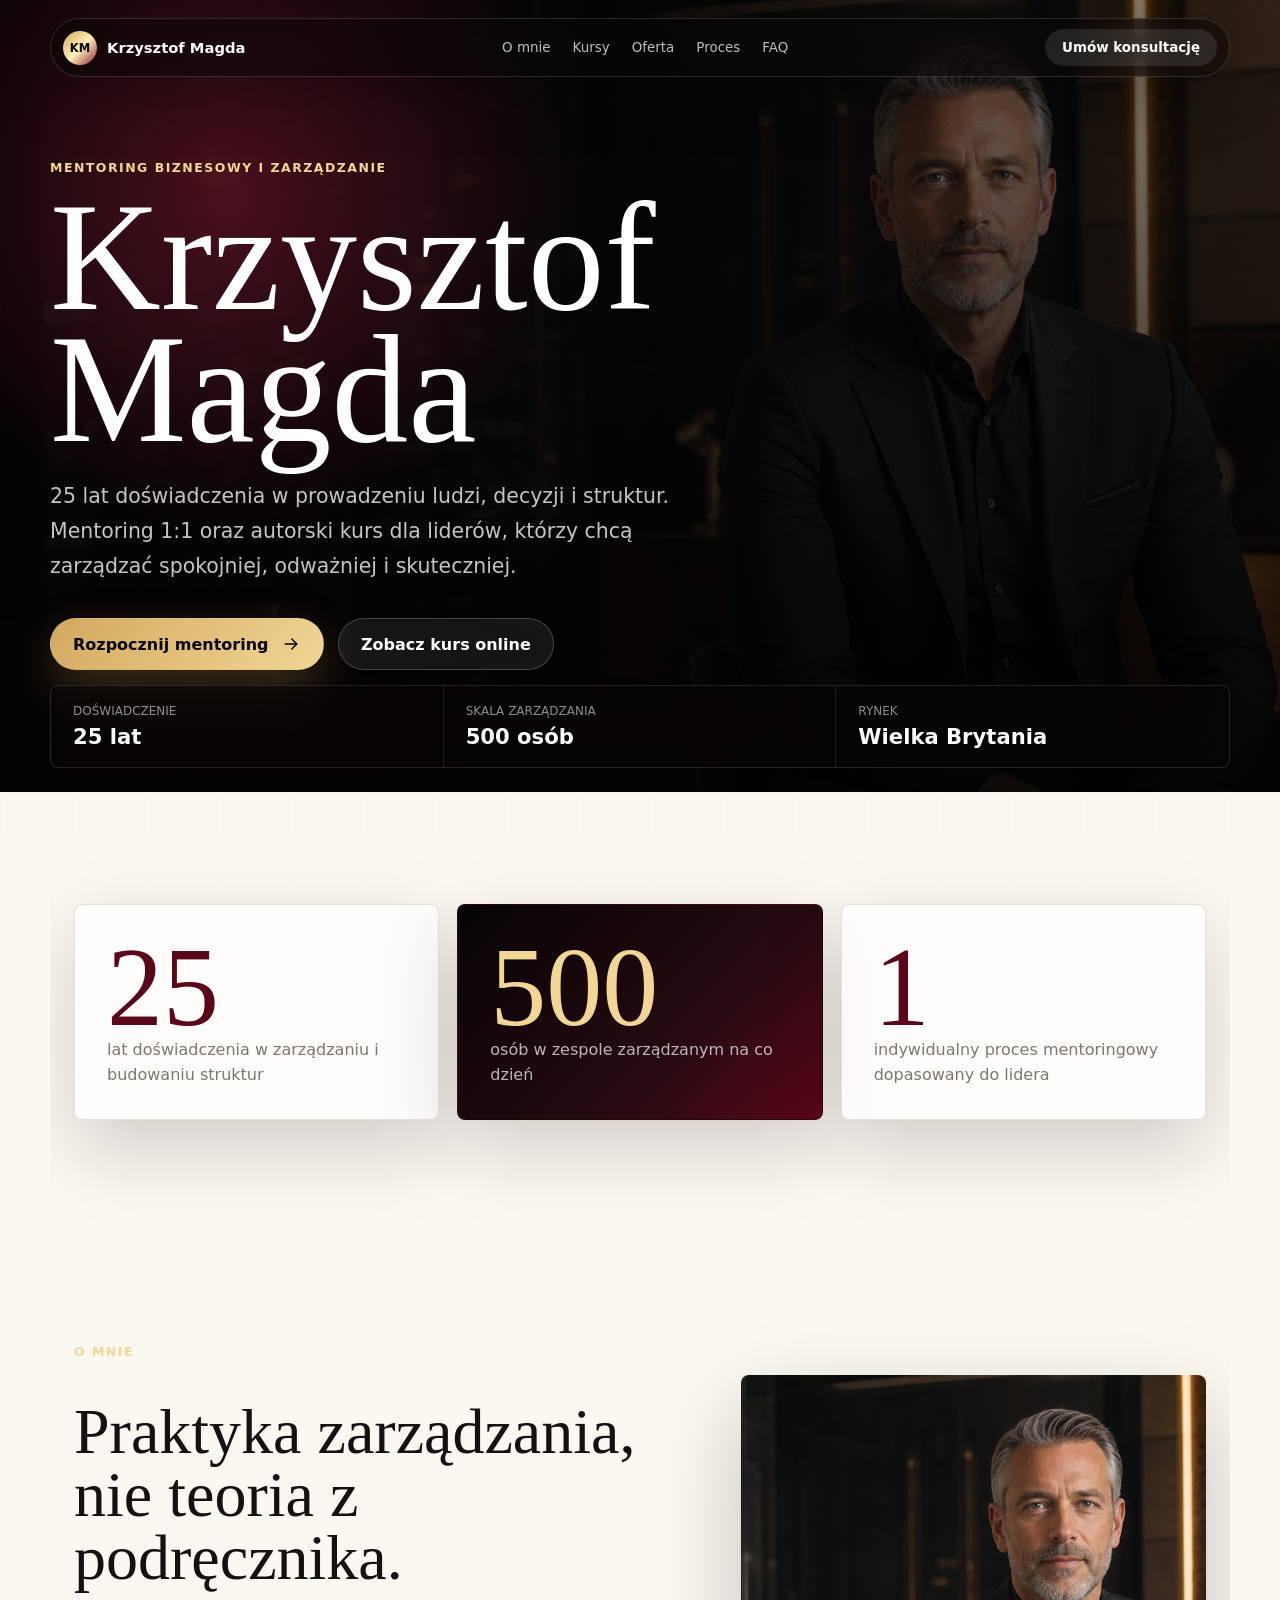
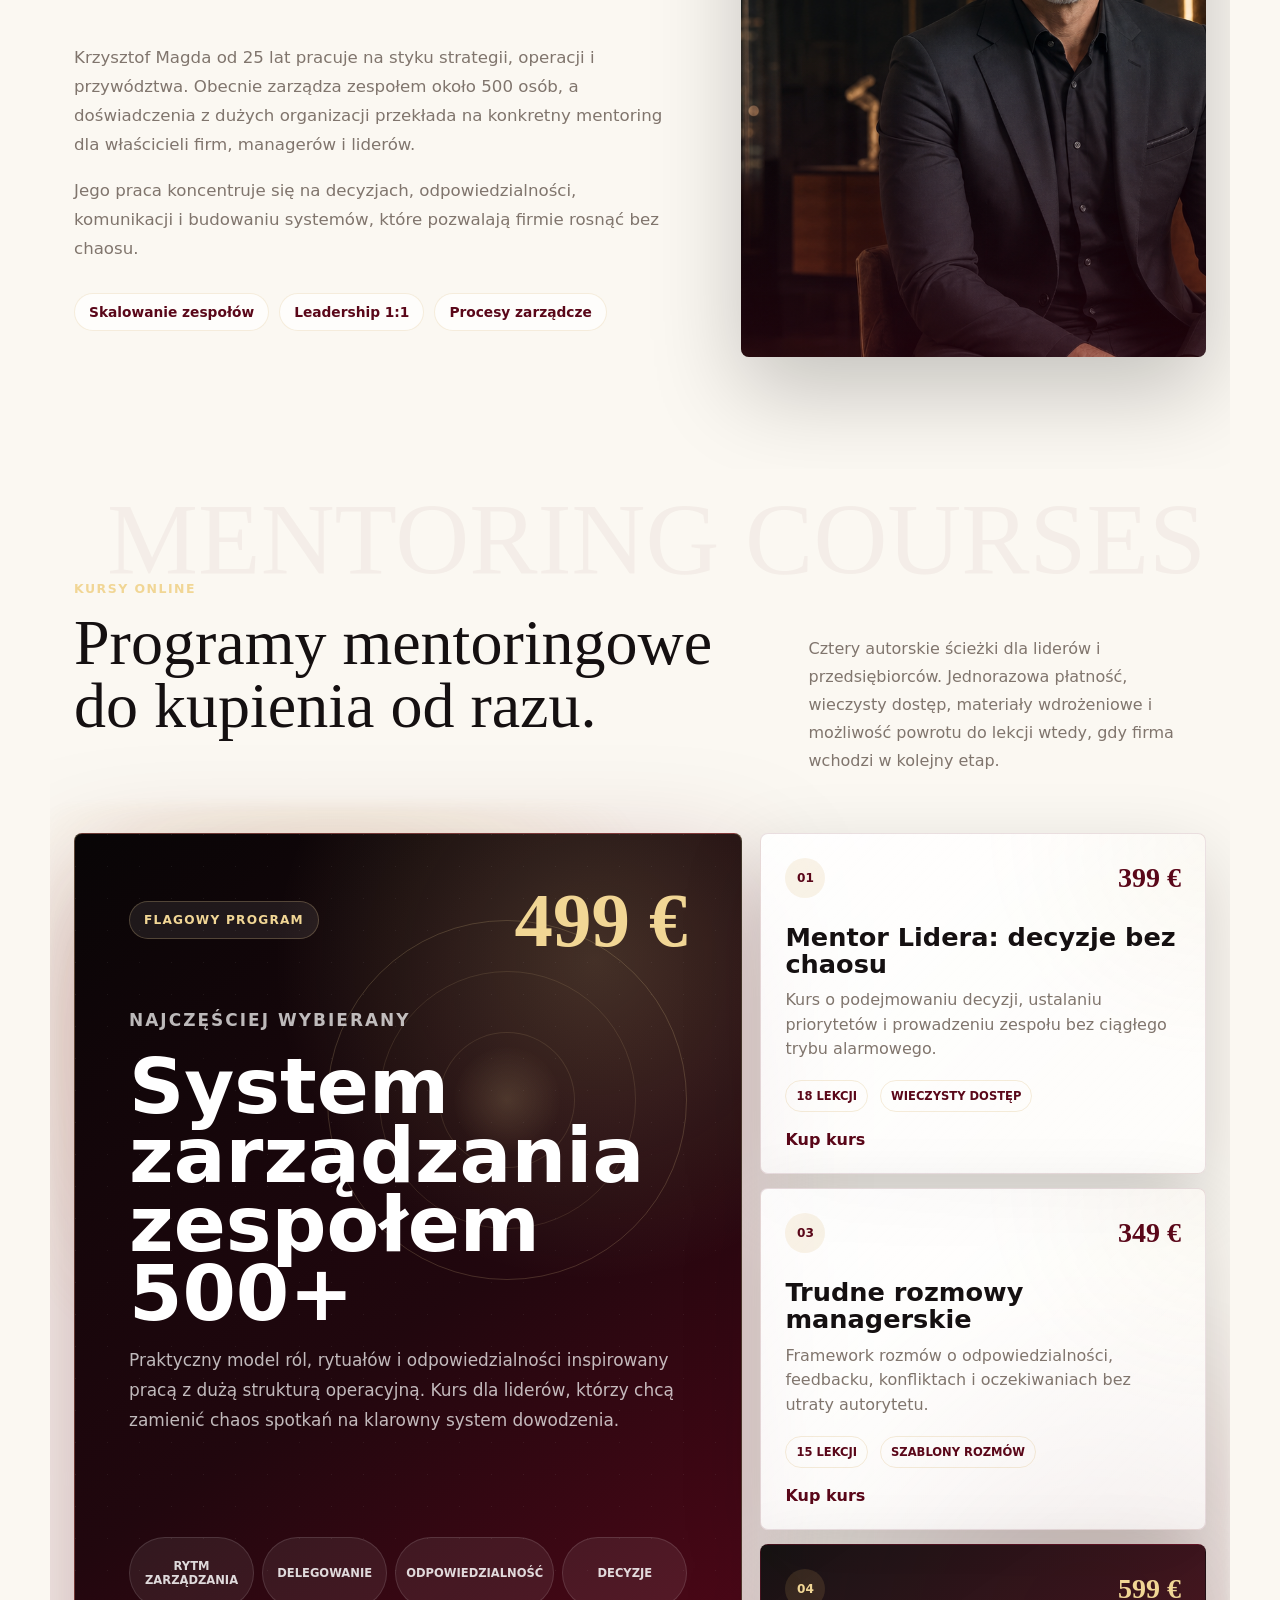
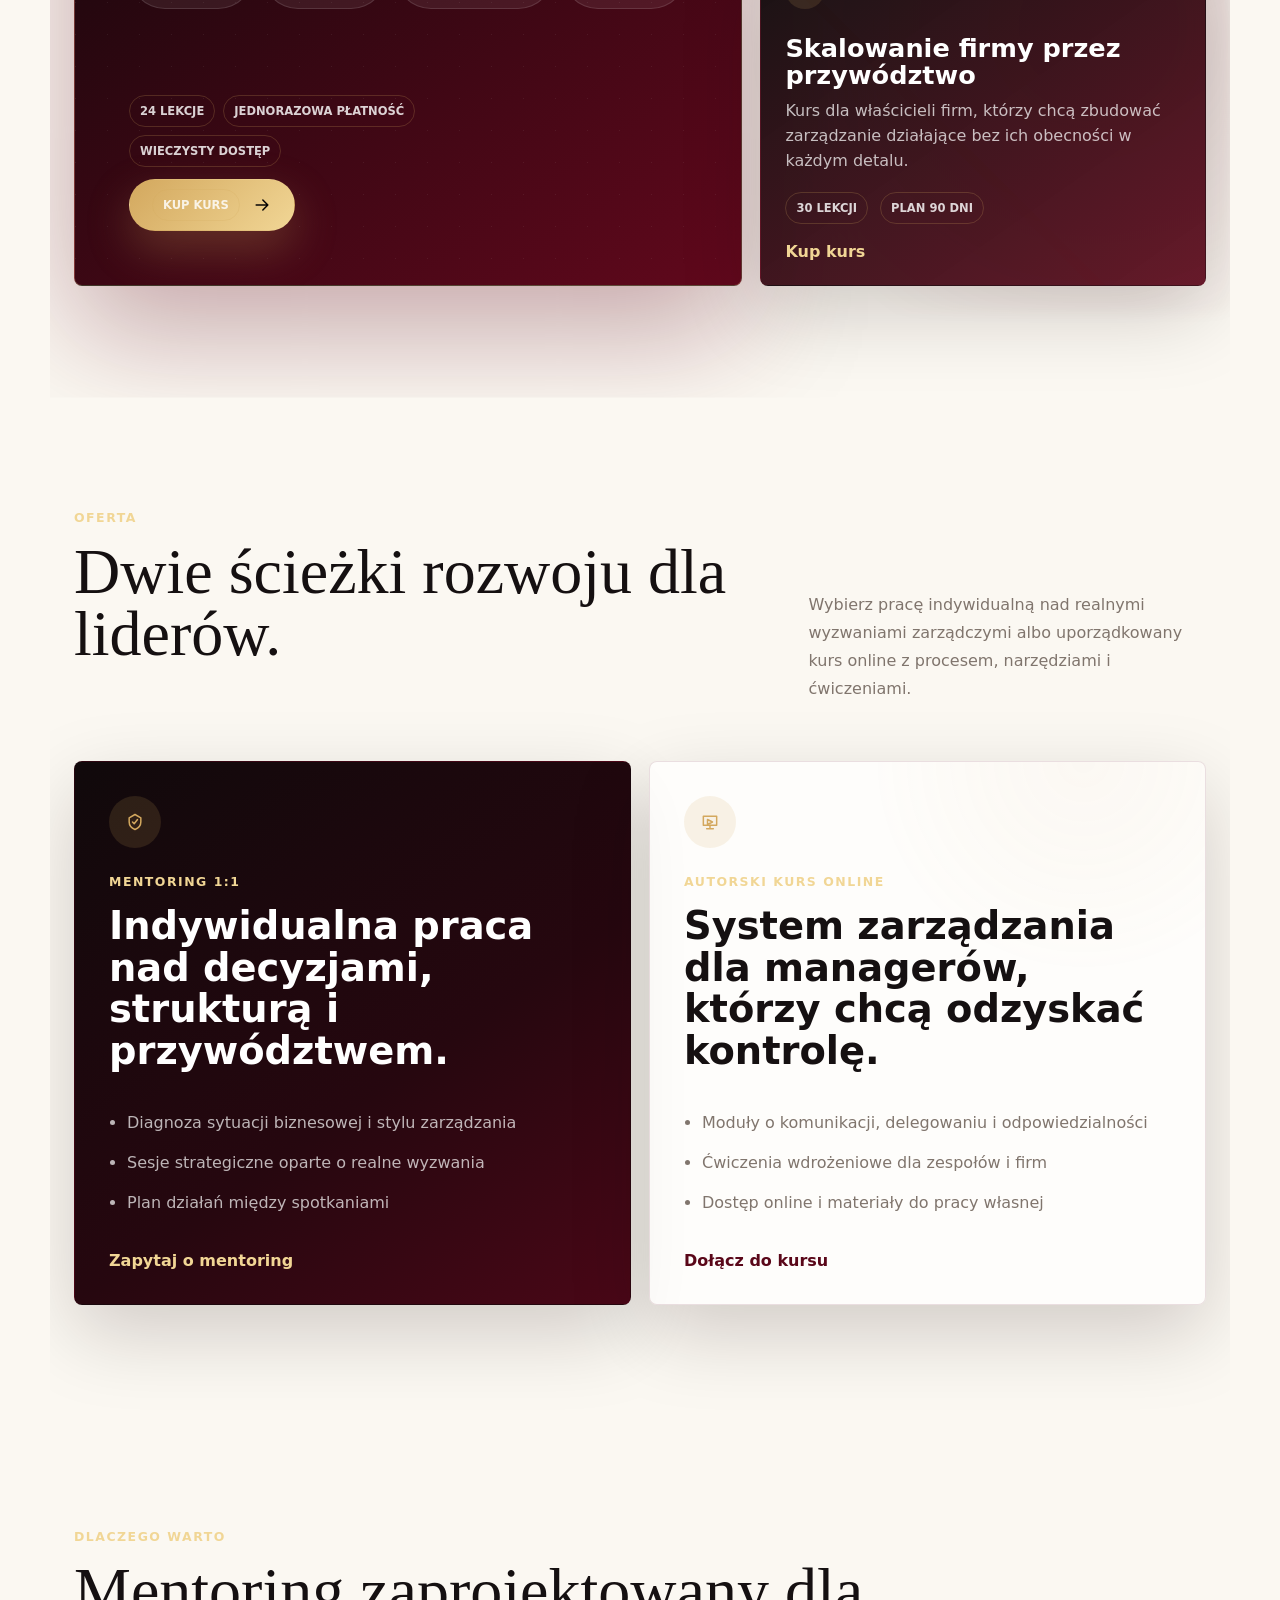
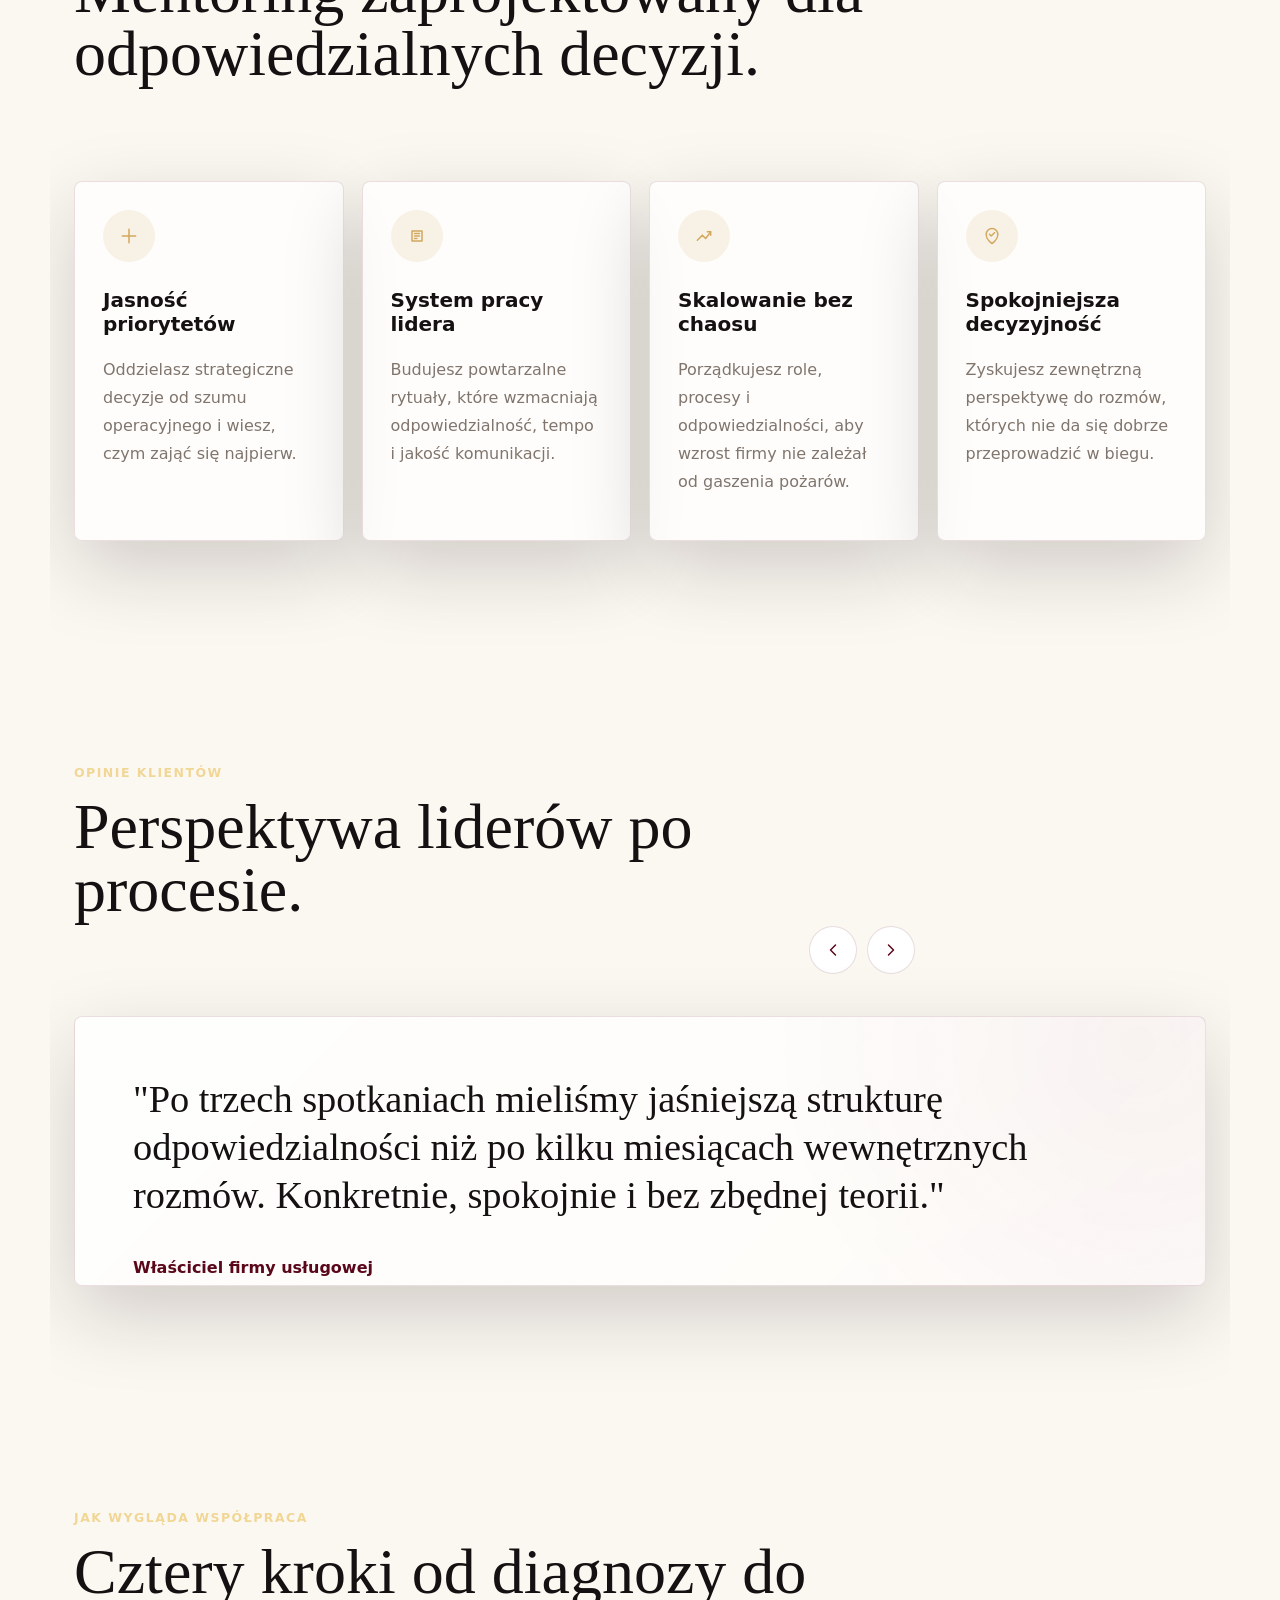
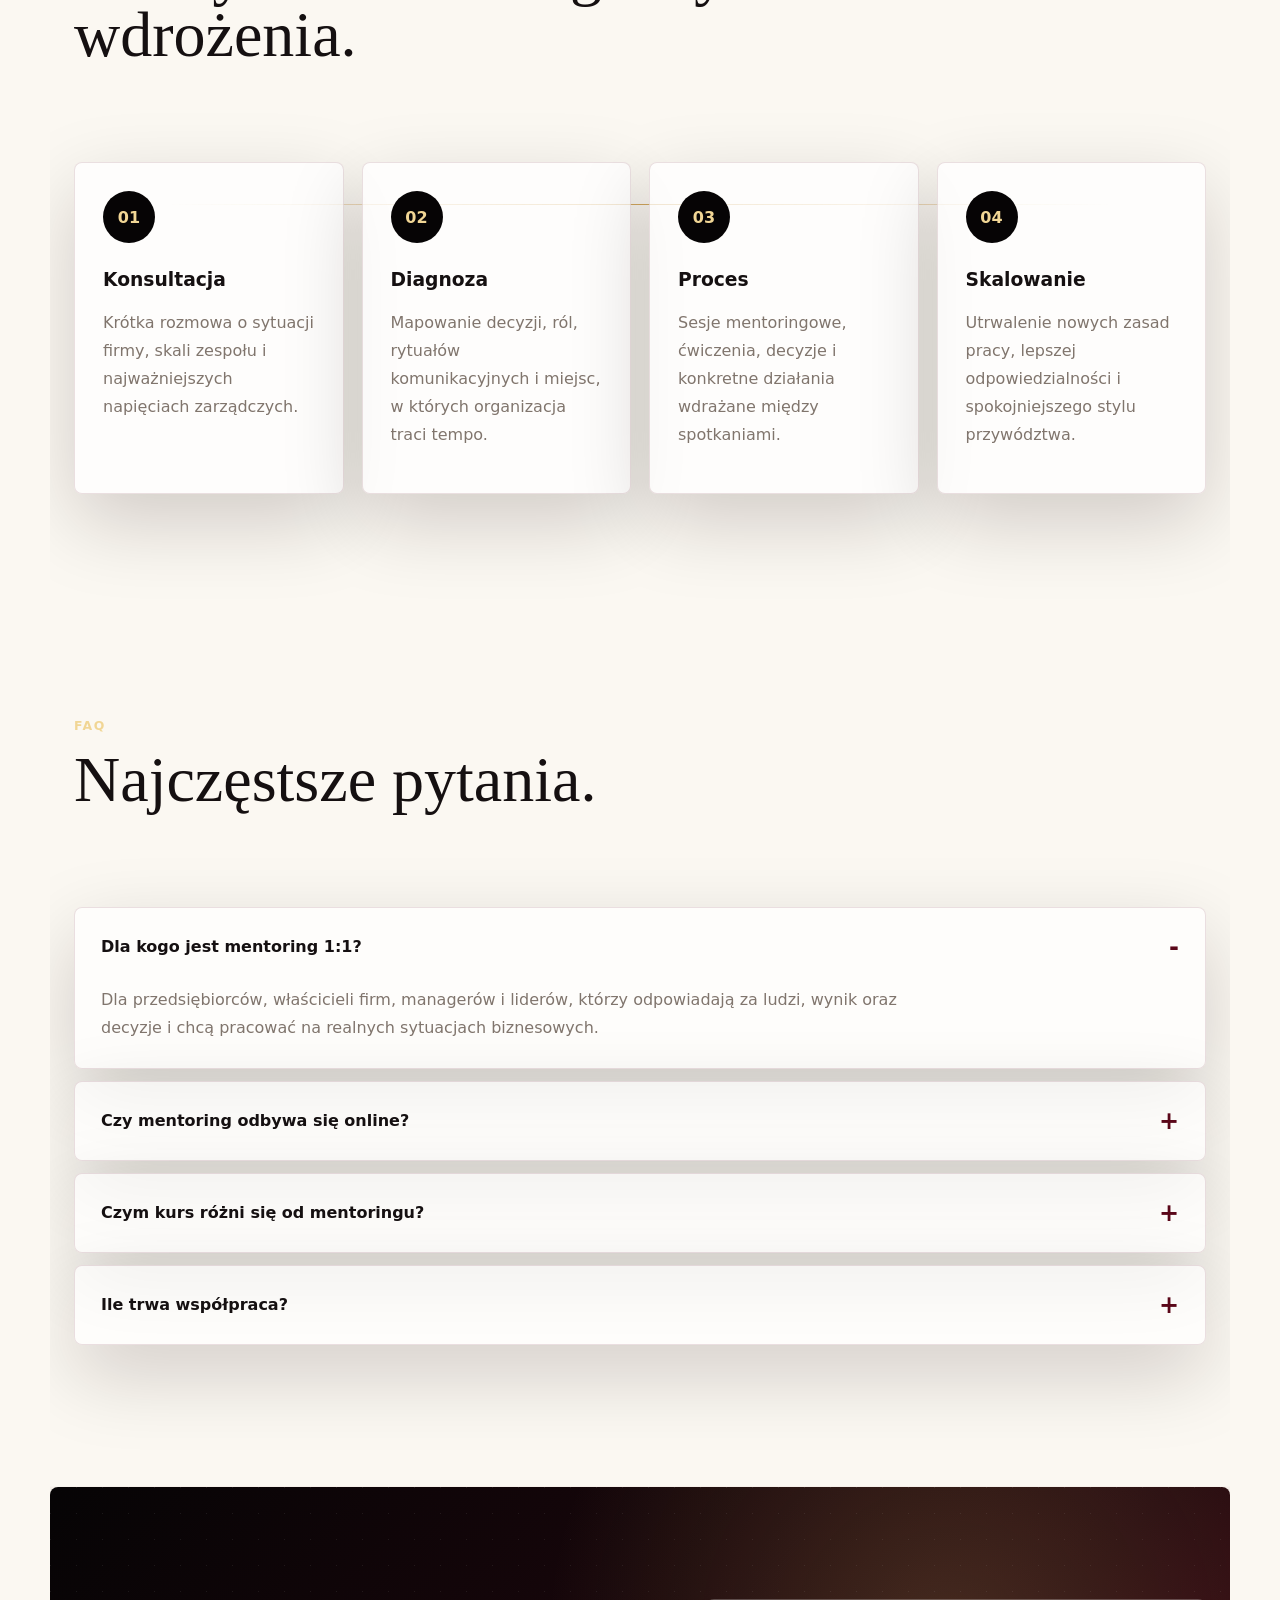
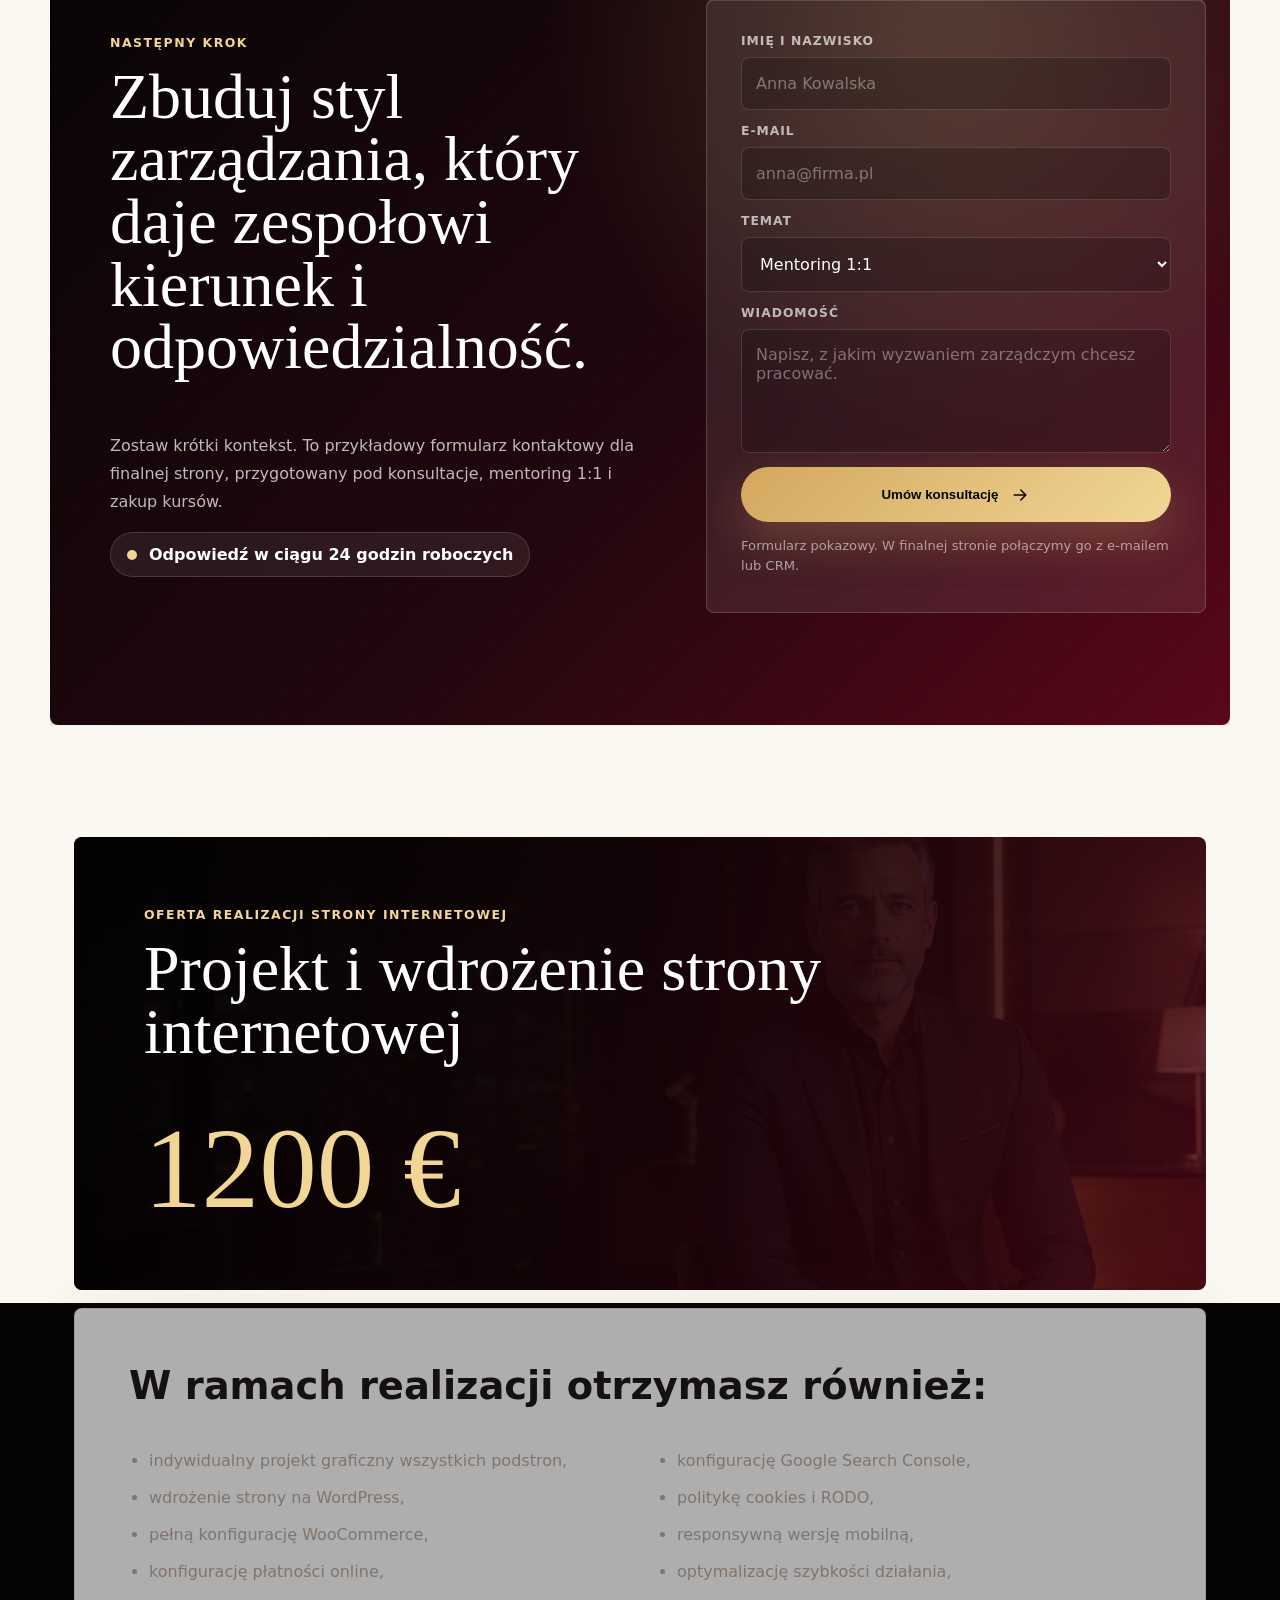
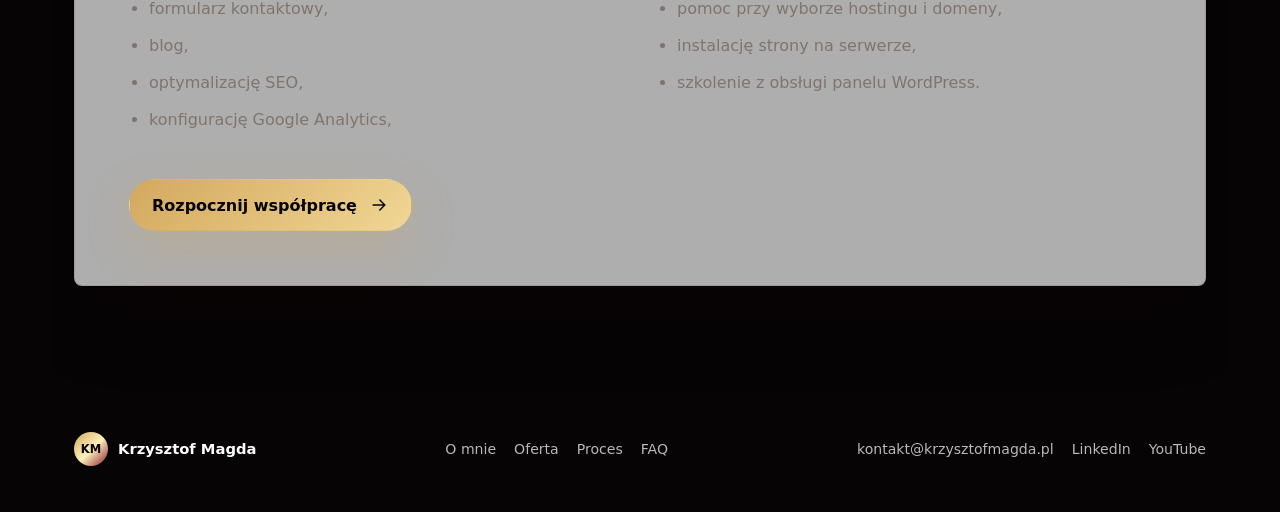
==== outputs/index.html @ 19e71f7a "Prepare landing page for Render deployment" ====
<!doctype html>
<html lang="pl">
  <head>
    <meta charset="UTF-8" />
    <meta name="viewport" content="width=device-width, initial-scale=1.0" />
    <title>Krzysztof Magda - Mentoring biznesowy</title>
    <meta
      name="description"
      content="Ekskluzywny mockup landing page dla marki osobistej Krzysztof Magda: mentoring biznesowy, zarządzanie i kurs online."
    />
    <link rel="stylesheet" href="styles.css" />
  </head>
  <body>
    <div class="page-shell">
      <div class="ambient-field" aria-hidden="true"></div>
      <header class="site-header" aria-label="Główna nawigacja">
        <a class="brand" href="#top" aria-label="Krzysztof Magda">
          <span class="brand-mark">KM</span>
          <span>Krzysztof Magda</span>
        </a>
        <nav class="nav-links" aria-label="Menu">
          <a href="#o-mnie">O mnie</a>
          <a href="#kursy">Kursy</a>
          <a href="#oferta">Oferta</a>
          <a href="#proces">Proces</a>
          <a href="#faq">FAQ</a>
        </nav>
        <a class="nav-cta" href="#kontakt">Umów konsultację</a>
      </header>

      <main id="top">
        <section class="hero section-reveal">
          <div class="hero-media" aria-hidden="true">
            <img src="assets/krzysztof-magda-hero.png" alt="" />
          </div>
          <div class="hero-overlay"></div>
          <div class="hero-content">
            <p class="eyebrow">Mentoring biznesowy i zarządzanie</p>
            <h1>Krzysztof Magda</h1>
            <p class="hero-lead">
              25 lat doświadczenia w prowadzeniu ludzi, decyzji i struktur. Mentoring 1:1 oraz autorski kurs dla liderów,
              którzy chcą zarządzać spokojniej, odważniej i skuteczniej.
            </p>
            <div class="hero-actions" aria-label="Główne akcje">
              <a class="button button-primary" href="#kontakt">
                <span>Rozpocznij mentoring</span>
                <svg viewBox="0 0 24 24" aria-hidden="true">
                  <path d="M5 12h14M13 6l6 6-6 6" />
                </svg>
              </a>
              <a class="button button-secondary" href="#kursy">
                <span>Zobacz kurs online</span>
              </a>
            </div>
          </div>
          <div class="hero-bottom-strip" aria-label="Najważniejsze informacje">
            <div>
              <span class="strip-label">Doświadczenie</span>
              <strong>25 lat</strong>
            </div>
            <div>
              <span class="strip-label">Skala zarządzania</span>
              <strong>500 osób</strong>
            </div>
            <div>
              <span class="strip-label">Rynek</span>
              <strong>Wielka Brytania</strong>
            </div>
          </div>
        </section>

        <section class="stats section-reveal" aria-label="Liczby">
          <div class="stat-card">
            <span class="stat-number" data-target="25">0</span>
            <p>lat doświadczenia w zarządzaniu i budowaniu struktur</p>
          </div>
          <div class="stat-card featured">
            <span class="stat-number" data-target="500">0</span>
            <p>osób w zespole zarządzanym na co dzień</p>
          </div>
          <div class="stat-card">
            <span class="stat-number" data-target="1">0</span>
            <p>indywidualny proces mentoringowy dopasowany do lidera</p>
          </div>
        </section>

        <section class="about section-reveal" id="o-mnie">
          <div class="section-kicker">O mnie</div>
          <div class="about-grid">
            <div class="about-copy">
              <h2>Praktyka zarządzania, nie teoria z podręcznika.</h2>
              <p>
                Krzysztof Magda od 25 lat pracuje na styku strategii, operacji i przywództwa. Obecnie zarządza zespołem
                około 500 osób, a doświadczenia z dużych organizacji przekłada na konkretny mentoring dla właścicieli
                firm, managerów i liderów.
              </p>
              <p>
                Jego praca koncentruje się na decyzjach, odpowiedzialności, komunikacji i budowaniu systemów, które
                pozwalają firmie rosnąć bez chaosu.
              </p>
              <div class="achievement-row">
                <span>Skalowanie zespołów</span>
                <span>Leadership 1:1</span>
                <span>Procesy zarządcze</span>
              </div>
            </div>
            <div class="about-portrait">
              <img src="assets/krzysztof-magda-hero.png" alt="Portret mentora biznesowego w eleganckim biurze" />
            </div>
          </div>
        </section>

        <section class="courses section-reveal" id="kursy">
          <div class="section-heading">
            <div>
              <div class="section-kicker">Kursy online</div>
              <h2>Programy mentoringowe do kupienia od razu.</h2>
            </div>
            <p>
              Cztery autorskie ścieżki dla liderów i przedsiębiorców. Jednorazowa płatność, wieczysty dostęp,
              materiały wdrożeniowe i możliwość powrotu do lekcji wtedy, gdy firma wchodzi w kolejny etap.
            </p>
          </div>

          <div class="course-showcase">
            <article class="course-hero-card tilt-card">
              <div class="course-aura" aria-hidden="true"></div>
              <div class="course-hero-top">
                <span class="course-index">Flagowy program</span>
                <strong>499 €</strong>
              </div>
              <div class="course-hero-body">
                <p class="card-label">Najczęściej wybierany</p>
                <h3>System zarządzania zespołem 500+</h3>
                <p>
                  Praktyczny model ról, rytuałów i odpowiedzialności inspirowany pracą z dużą strukturą operacyjną.
                  Kurs dla liderów, którzy chcą zamienić chaos spotkań na klarowny system dowodzenia.
                </p>
              </div>
              <div class="course-module-strip" aria-label="Moduły kursu">
                <span>Rytm zarządzania</span>
                <span>Delegowanie</span>
                <span>Odpowiedzialność</span>
                <span>Decyzje</span>
              </div>
              <div class="course-hero-footer">
                <div>
                  <span>24 lekcje</span>
                  <span>jednorazowa płatność</span>
                  <span>wieczysty dostęp</span>
                </div>
                <a class="button button-primary" href="#kontakt">
                  <span>Kup kurs</span>
                  <svg viewBox="0 0 24 24" aria-hidden="true">
                    <path d="M5 12h14M13 6l6 6-6 6" />
                  </svg>
                </a>
              </div>
            </article>

            <div class="course-catalog" aria-label="Pozostałe kursy">
              <article class="course-card tilt-card">
                <div class="course-topline">
                  <span>01</span>
                  <strong>399 €</strong>
                </div>
                <div>
                  <h3>Mentor Lidera: decyzje bez chaosu</h3>
                  <p>
                    Kurs o podejmowaniu decyzji, ustalaniu priorytetów i prowadzeniu zespołu bez ciągłego trybu alarmowego.
                  </p>
                </div>
                <div class="course-meta">
                  <span>18 lekcji</span>
                  <span>wieczysty dostęp</span>
                </div>
                <a href="#kontakt">Kup kurs</a>
              </article>

              <article class="course-card tilt-card">
                <div class="course-topline">
                  <span>03</span>
                  <strong>349 €</strong>
                </div>
                <div>
                  <h3>Trudne rozmowy managerskie</h3>
                  <p>
                    Framework rozmów o odpowiedzialności, feedbacku, konfliktach i oczekiwaniach bez utraty autorytetu.
                  </p>
                </div>
                <div class="course-meta">
                  <span>15 lekcji</span>
                  <span>szablony rozmów</span>
                </div>
                <a href="#kontakt">Kup kurs</a>
              </article>

              <article class="course-card tilt-card accent">
                <div class="course-topline">
                  <span>04</span>
                  <strong>599 €</strong>
                </div>
                <div>
                  <h3>Skalowanie firmy przez przywództwo</h3>
                  <p>
                    Kurs dla właścicieli firm, którzy chcą zbudować zarządzanie działające bez ich obecności w każdym detalu.
                  </p>
                </div>
                <div class="course-meta">
                  <span>30 lekcji</span>
                  <span>plan 90 dni</span>
                </div>
                <a href="#kontakt">Kup kurs</a>
              </article>
            </div>
          </div>
        </section>

        <section class="offer section-reveal" id="oferta">
          <div class="section-heading">
            <div>
              <div class="section-kicker">Oferta</div>
              <h2>Dwie ścieżki rozwoju dla liderów.</h2>
            </div>
            <p>
              Wybierz pracę indywidualną nad realnymi wyzwaniami zarządczymi albo uporządkowany kurs online z procesem,
              narzędziami i ćwiczeniami.
            </p>
          </div>

          <div class="offer-grid">
            <article class="offer-card premium-card">
              <div class="card-icon" aria-hidden="true">
                <svg viewBox="0 0 24 24">
                  <path d="M12 3l7 4v5c0 4.5-3 7.4-7 9-4-1.6-7-4.5-7-9V7l7-4Z" />
                  <path d="M9 12l2 2 4-5" />
                </svg>
              </div>
              <p class="card-label">Mentoring 1:1</p>
              <h3>Indywidualna praca nad decyzjami, strukturą i przywództwem.</h3>
              <ul>
                <li>Diagnoza sytuacji biznesowej i stylu zarządzania</li>
                <li>Sesje strategiczne oparte o realne wyzwania</li>
                <li>Plan działań między spotkaniami</li>
              </ul>
              <a href="#kontakt">Zapytaj o mentoring</a>
            </article>

            <article class="offer-card">
              <div class="card-icon" aria-hidden="true">
                <svg viewBox="0 0 24 24">
                  <path d="M4 5h16v11H4z" />
                  <path d="M8 20h8M12 16v4" />
                  <path d="M9 9l6 3-6 3V9Z" />
                </svg>
              </div>
              <p class="card-label">Autorski kurs online</p>
              <h3>System zarządzania dla managerów, którzy chcą odzyskać kontrolę.</h3>
              <ul>
                <li>Moduły o komunikacji, delegowaniu i odpowiedzialności</li>
                <li>Ćwiczenia wdrożeniowe dla zespołów i firm</li>
                <li>Dostęp online i materiały do pracy własnej</li>
              </ul>
              <a href="#kontakt">Dołącz do kursu</a>
            </article>
          </div>
        </section>

        <section class="why section-reveal">
          <div class="section-heading compact">
            <div>
              <div class="section-kicker">Dlaczego warto</div>
              <h2>Mentoring zaprojektowany dla odpowiedzialnych decyzji.</h2>
            </div>
          </div>
          <div class="benefit-grid">
            <article class="benefit-card">
              <div class="mini-icon" aria-hidden="true">
                <svg viewBox="0 0 24 24">
                  <path d="M4 12h16M12 4v16" />
                </svg>
              </div>
              <h3>Jasność priorytetów</h3>
              <p>Oddzielasz strategiczne decyzje od szumu operacyjnego i wiesz, czym zająć się najpierw.</p>
            </article>
            <article class="benefit-card">
              <div class="mini-icon" aria-hidden="true">
                <svg viewBox="0 0 24 24">
                  <path d="M6 18V6h12v12H6Z" />
                  <path d="M9 9h6M9 12h6M9 15h3" />
                </svg>
              </div>
              <h3>System pracy lidera</h3>
              <p>Budujesz powtarzalne rytuały, które wzmacniają odpowiedzialność, tempo i jakość komunikacji.</p>
            </article>
            <article class="benefit-card">
              <div class="mini-icon" aria-hidden="true">
                <svg viewBox="0 0 24 24">
                  <path d="M4 17l6-6 4 4 6-8" />
                  <path d="M16 7h4v4" />
                </svg>
              </div>
              <h3>Skalowanie bez chaosu</h3>
              <p>Porządkujesz role, procesy i odpowiedzialności, aby wzrost firmy nie zależał od gaszenia pożarów.</p>
            </article>
            <article class="benefit-card">
              <div class="mini-icon" aria-hidden="true">
                <svg viewBox="0 0 24 24">
                  <path d="M12 21s7-4.4 7-11a7 7 0 0 0-14 0c0 6.6 7 11 7 11Z" />
                  <path d="M9 10l2 2 4-4" />
                </svg>
              </div>
              <h3>Spokojniejsza decyzyjność</h3>
              <p>Zyskujesz zewnętrzną perspektywę do rozmów, których nie da się dobrze przeprowadzić w biegu.</p>
            </article>
          </div>
        </section>

        <section class="testimonials section-reveal" aria-label="Opinie klientów">
          <div class="section-heading">
            <div>
              <div class="section-kicker">Opinie klientów</div>
              <h2>Perspektywa liderów po procesie.</h2>
            </div>
            <div class="slider-controls">
              <button class="icon-button" type="button" data-slider="prev" aria-label="Poprzednia opinia">
                <svg viewBox="0 0 24 24" aria-hidden="true">
                  <path d="M15 6l-6 6 6 6" />
                </svg>
              </button>
              <button class="icon-button" type="button" data-slider="next" aria-label="Następna opinia">
                <svg viewBox="0 0 24 24" aria-hidden="true">
                  <path d="M9 6l6 6-6 6" />
                </svg>
              </button>
            </div>
          </div>
          <div class="testimonial-slider">
            <article class="testimonial active">
              <p>
                "Po trzech spotkaniach mieliśmy jaśniejszą strukturę odpowiedzialności niż po kilku miesiącach
                wewnętrznych rozmów. Konkretnie, spokojnie i bez zbędnej teorii."
              </p>
              <span>Właściciel firmy usługowej</span>
            </article>
            <article class="testimonial">
              <p>
                "Największą zmianą było to, że przestałem zarządzać przez dostępność. Zespół dostał ramy, a ja odzyskałem
                przestrzeń na strategię."
              </p>
              <span>Dyrektor operacyjny, UK</span>
            </article>
            <article class="testimonial">
              <p>
                "Kurs porządkuje codzienność managera w bardzo praktyczny sposób. Każdy moduł kończy się czymś, co można
                wdrożyć od razu."
              </p>
              <span>Manager zespołu sprzedaży</span>
            </article>
          </div>
        </section>

        <section class="process section-reveal" id="proces">
          <div class="section-heading compact">
            <div>
              <div class="section-kicker">Jak wygląda współpraca</div>
              <h2>Cztery kroki od diagnozy do wdrożenia.</h2>
            </div>
          </div>
          <div class="timeline">
            <article>
              <span>01</span>
              <h3>Konsultacja</h3>
              <p>Krótka rozmowa o sytuacji firmy, skali zespołu i najważniejszych napięciach zarządczych.</p>
            </article>
            <article>
              <span>02</span>
              <h3>Diagnoza</h3>
              <p>Mapowanie decyzji, ról, rytuałów komunikacyjnych i miejsc, w których organizacja traci tempo.</p>
            </article>
            <article>
              <span>03</span>
              <h3>Proces</h3>
              <p>Sesje mentoringowe, ćwiczenia, decyzje i konkretne działania wdrażane między spotkaniami.</p>
            </article>
            <article>
              <span>04</span>
              <h3>Skalowanie</h3>
              <p>Utrwalenie nowych zasad pracy, lepszej odpowiedzialności i spokojniejszego stylu przywództwa.</p>
            </article>
          </div>
        </section>

        <section class="faq section-reveal" id="faq">
          <div class="section-heading">
            <div>
              <div class="section-kicker">FAQ</div>
              <h2>Najczęstsze pytania.</h2>
            </div>
          </div>
          <div class="accordion">
            <details open>
              <summary>Dla kogo jest mentoring 1:1?</summary>
              <p>
                Dla przedsiębiorców, właścicieli firm, managerów i liderów, którzy odpowiadają za ludzi, wynik oraz
                decyzje i chcą pracować na realnych sytuacjach biznesowych.
              </p>
            </details>
            <details>
              <summary>Czy mentoring odbywa się online?</summary>
              <p>
                Tak. Proces może odbywać się online, co dobrze sprawdza się przy pracy z liderami z Polski, Wielkiej
                Brytanii i innych rynków.
              </p>
            </details>
            <details>
              <summary>Czym kurs różni się od mentoringu?</summary>
              <p>
                Kurs daje uporządkowaną ścieżkę i materiały do samodzielnego wdrożenia. Mentoring 1:1 pracuje głębiej na
                konkretnym kontekście lidera i firmy.
              </p>
            </details>
            <details>
              <summary>Ile trwa współpraca?</summary>
              <p>
                Rekomendowany proces obejmuje kilka spotkań, aby przejść od diagnozy do realnego wdrożenia nowych zasad
                zarządzania.
              </p>
            </details>
          </div>
        </section>

        <section class="contact-panel section-reveal" id="kontakt">
          <div class="contact-copy">
            <div class="section-kicker">Następny krok</div>
            <h2>Zbuduj styl zarządzania, który daje zespołowi kierunek i odpowiedzialność.</h2>
            <p>
              Zostaw krótki kontekst. To przykładowy formularz kontaktowy dla finalnej strony, przygotowany pod
              konsultacje, mentoring 1:1 i zakup kursów.
            </p>
            <div class="contact-signal">
              <span></span>
              <strong>Odpowiedź w ciągu 24 godzin roboczych</strong>
            </div>
          </div>
          <form class="contact-form" aria-label="Przykładowy formularz kontaktowy">
            <label>
              <span>Imię i nazwisko</span>
              <input type="text" name="name" placeholder="Anna Kowalska" />
            </label>
            <label>
              <span>E-mail</span>
              <input type="email" name="email" placeholder="anna@firma.pl" />
            </label>
            <label>
              <span>Temat</span>
              <select name="topic">
                <option>Mentoring 1:1</option>
                <option>Zakup kursu online</option>
                <option>Współpraca dla zespołu</option>
              </select>
            </label>
            <label>
              <span>Wiadomość</span>
              <textarea name="message" rows="4" placeholder="Napisz, z jakim wyzwaniem zarządczym chcesz pracować."></textarea>
            </label>
            <button class="button button-primary" type="submit">
              <span>Umów konsultację</span>
              <svg viewBox="0 0 24 24" aria-hidden="true">
                <path d="M5 12h14M13 6l6 6-6 6" />
              </svg>
            </button>
            <p class="form-note" aria-live="polite">Formularz pokazowy. W finalnej stronie połączymy go z e-mailem lub CRM.</p>
          </form>
        </section>

        <section class="implementation section-reveal" aria-label="Oferta realizacji strony">
          <div class="implementation-header">
            <p class="eyebrow">Oferta realizacji strony internetowej</p>
            <h2>Projekt i wdrożenie strony internetowej</h2>
            <div class="price">1200 €</div>
          </div>
          <div class="deliverables">
            <h3>W ramach realizacji otrzymasz również:</h3>
            <ul>
              <li>indywidualny projekt graficzny wszystkich podstron,</li>
              <li>wdrożenie strony na WordPress,</li>
              <li>pełną konfigurację WooCommerce,</li>
              <li>konfigurację płatności online,</li>
              <li>formularz kontaktowy,</li>
              <li>blog,</li>
              <li>optymalizację SEO,</li>
              <li>konfigurację Google Analytics,</li>
              <li>konfigurację Google Search Console,</li>
              <li>politykę cookies i RODO,</li>
              <li>responsywną wersję mobilną,</li>
              <li>optymalizację szybkości działania,</li>
              <li>pomoc przy wyborze hostingu i domeny,</li>
              <li>instalację strony na serwerze,</li>
              <li>szkolenie z obsługi panelu WordPress.</li>
            </ul>
            <a class="button button-primary" href="mailto:kontakt@krzysztofmagda.pl">
              <span>Rozpocznij współpracę</span>
              <svg viewBox="0 0 24 24" aria-hidden="true">
                <path d="M5 12h14M13 6l6 6-6 6" />
              </svg>
            </a>
          </div>
        </section>
      </main>

      <footer class="footer">
        <a class="brand" href="#top" aria-label="Krzysztof Magda">
          <span class="brand-mark">KM</span>
          <span>Krzysztof Magda</span>
        </a>
        <div class="footer-menu">
          <a href="#o-mnie">O mnie</a>
          <a href="#oferta">Oferta</a>
          <a href="#proces">Proces</a>
          <a href="#faq">FAQ</a>
        </div>
        <div class="footer-contact">
          <a href="mailto:kontakt@krzysztofmagda.pl">kontakt@krzysztofmagda.pl</a>
          <a href="#" aria-label="LinkedIn">LinkedIn</a>
          <a href="#" aria-label="YouTube">YouTube</a>
        </div>
      </footer>
    </div>
    <script src="script.js"></script>
  </body>
</html>
---- outputs/styles.css ----
:root {
  --black: #060405;
  --ink: #151011;
  --burgundy: #5a0719;
  --burgundy-2: #871a32;
  --gold: #d3a85e;
  --gold-soft: #f1d695;
  --cream: #f7f1e8;
  --paper: #fbf8f2;
  --muted: #80756d;
  --line: rgba(211, 168, 94, 0.2);
  --glass: rgba(255, 255, 255, 0.08);
  --shadow: 0 28px 80px rgba(20, 4, 8, 0.18);
  --radius: 8px;
  --max: 1180px;
  font-family:
    Inter, ui-sans-serif, system-ui, -apple-system, BlinkMacSystemFont, "Segoe UI", sans-serif;
}

* {
  box-sizing: border-box;
}

html {
  scroll-behavior: smooth;
}

body {
  margin: 0;
  background: var(--paper);
  color: var(--ink);
  min-width: 320px;
  --cursor-x: 50vw;
  --cursor-y: 50vh;
}

body::selection {
  background: var(--gold);
  color: var(--black);
}

a {
  color: inherit;
  text-decoration: none;
}

img {
  display: block;
  max-width: 100%;
}

svg {
  width: 20px;
  height: 20px;
  fill: none;
  stroke: currentColor;
  stroke-linecap: round;
  stroke-linejoin: round;
  stroke-width: 1.8;
}

.page-shell {
  position: relative;
  overflow: hidden;
}

.ambient-field {
  position: fixed;
  inset: 0;
  z-index: 0;
  pointer-events: none;
  opacity: 0.58;
  background:
    radial-gradient(circle at var(--cursor-x) var(--cursor-y), rgba(211, 168, 94, 0.18), transparent 18rem),
    linear-gradient(90deg, rgba(90, 7, 25, 0.05) 1px, transparent 1px),
    linear-gradient(180deg, rgba(90, 7, 25, 0.04) 1px, transparent 1px);
  background-size:
    auto,
    72px 72px,
    72px 72px;
  mask-image: linear-gradient(180deg, transparent, #000 16%, #000 84%, transparent);
}

main,
.footer {
  position: relative;
  z-index: 1;
}

.site-header {
  position: fixed;
  inset: 18px 24px auto;
  z-index: 20;
  display: grid;
  grid-template-columns: auto 1fr auto;
  align-items: center;
  gap: 24px;
  max-width: var(--max);
  margin: 0 auto;
  padding: 10px 12px;
  border: 1px solid rgba(255, 255, 255, 0.14);
  border-radius: 999px;
  background: rgba(10, 6, 7, 0.55);
  color: #fff;
  backdrop-filter: blur(22px);
  box-shadow: 0 18px 60px rgba(0, 0, 0, 0.25);
}

.brand {
  display: inline-flex;
  align-items: center;
  gap: 10px;
  font-size: 0.92rem;
  font-weight: 700;
  white-space: nowrap;
}

.brand-mark {
  display: inline-grid;
  place-items: center;
  width: 34px;
  height: 34px;
  border-radius: 50%;
  background: linear-gradient(135deg, var(--gold), #fff0b8 52%, var(--burgundy-2));
  color: var(--black);
  font-size: 0.72rem;
  letter-spacing: 0;
}

.nav-links {
  justify-self: center;
  display: flex;
  align-items: center;
  gap: 22px;
  font-size: 0.84rem;
  color: rgba(255, 255, 255, 0.74);
}

.nav-links a,
.footer a {
  transition: color 180ms ease;
}

.nav-links a:hover,
.footer a:hover {
  color: var(--gold-soft);
}

.nav-cta {
  padding: 11px 17px;
  border-radius: 999px;
  background: rgba(255, 255, 255, 0.1);
  font-size: 0.84rem;
  font-weight: 700;
}

.hero {
  position: relative;
  min-height: 88svh;
  display: grid;
  align-items: center;
  padding: 120px 24px 110px;
  color: #fff;
  isolation: isolate;
}

.hero-media,
.hero-overlay {
  position: absolute;
  inset: 0;
  z-index: -2;
}

.hero-media img {
  width: 100%;
  height: 100%;
  object-fit: cover;
}

.hero-overlay {
  z-index: -1;
  background:
    radial-gradient(circle at 18% 24%, rgba(135, 26, 50, 0.52), transparent 28%),
    linear-gradient(90deg, rgba(4, 2, 3, 0.92) 0%, rgba(4, 2, 3, 0.72) 38%, rgba(4, 2, 3, 0.2) 72%),
    linear-gradient(180deg, rgba(0, 0, 0, 0.35), rgba(0, 0, 0, 0.9));
}

.hero-content {
  width: min(100%, var(--max));
  margin: 0 auto;
  padding-top: 28px;
}

.eyebrow,
.section-kicker,
.card-label {
  margin: 0 0 16px;
  color: var(--gold-soft);
  font-size: 0.78rem;
  font-weight: 800;
  letter-spacing: 0.12em;
  text-transform: uppercase;
}

h1,
h2,
h3,
p {
  margin-top: 0;
}

h1 {
  max-width: 760px;
  margin-bottom: 24px;
  font-family: Georgia, "Times New Roman", serif;
  font-size: clamp(4.2rem, 12vw, 11rem);
  line-height: 0.86;
  font-weight: 500;
  letter-spacing: 0;
}

.hero-lead {
  max-width: 650px;
  color: rgba(255, 255, 255, 0.77);
  font-size: clamp(1.05rem, 2vw, 1.28rem);
  line-height: 1.7;
}

.hero-actions {
  display: flex;
  flex-wrap: wrap;
  gap: 14px;
  margin-top: 34px;
}

.button {
  display: inline-flex;
  align-items: center;
  justify-content: center;
  min-height: 52px;
  gap: 12px;
  padding: 0 22px;
  border: 1px solid transparent;
  border-radius: 999px;
  font-weight: 800;
  transition:
    transform 220ms ease,
    box-shadow 220ms ease,
    border-color 220ms ease,
    background 220ms ease;
  will-change: transform;
}

.button:hover {
  transform: translateY(-2px);
}

.button-primary {
  background: linear-gradient(135deg, var(--gold), var(--gold-soft));
  color: var(--black);
  box-shadow: 0 18px 45px rgba(211, 168, 94, 0.27);
}

.button-primary:hover {
  box-shadow:
    0 20px 56px rgba(211, 168, 94, 0.35),
    inset 0 0 18px rgba(255, 255, 255, 0.3);
}

.button-secondary {
  border-color: rgba(255, 255, 255, 0.2);
  background: rgba(255, 255, 255, 0.08);
  color: #fff;
  backdrop-filter: blur(20px);
}

.hero-bottom-strip {
  position: absolute;
  right: 24px;
  bottom: 24px;
  left: 24px;
  display: grid;
  grid-template-columns: repeat(3, 1fr);
  max-width: var(--max);
  margin: 0 auto;
  border: 1px solid rgba(255, 255, 255, 0.12);
  border-radius: var(--radius);
  background: rgba(12, 7, 8, 0.52);
  backdrop-filter: blur(24px);
}

.hero-bottom-strip div {
  padding: 18px 22px;
  border-right: 1px solid rgba(255, 255, 255, 0.1);
}

.hero-bottom-strip div:last-child {
  border-right: 0;
}

.strip-label {
  display: block;
  margin-bottom: 6px;
  color: rgba(255, 255, 255, 0.55);
  font-size: 0.75rem;
  text-transform: uppercase;
}

.hero-bottom-strip strong {
  font-size: clamp(1rem, 2vw, 1.32rem);
}

section:not(.hero) {
  padding: 112px 24px;
  scroll-margin-top: 108px;
}

.stats {
  width: min(100%, var(--max));
  margin: 0 auto;
  display: grid;
  grid-template-columns: repeat(3, 1fr);
  gap: 18px;
}

.stat-card,
.course-card,
.offer-card,
.benefit-card,
.testimonial,
.timeline article,
.accordion details,
.deliverables,
.contact-form {
  border: 1px solid rgba(90, 7, 25, 0.12);
  border-radius: var(--radius);
  background: rgba(255, 255, 255, 0.68);
  box-shadow: var(--shadow);
}

.stat-card {
  min-height: 210px;
  padding: 32px;
  display: flex;
  flex-direction: column;
  justify-content: space-between;
}

.stat-card.featured {
  background: linear-gradient(135deg, var(--black), #250a11 62%, var(--burgundy));
  color: #fff;
}

.stat-number {
  font-family: Georgia, "Times New Roman", serif;
  font-size: clamp(4rem, 10vw, 7rem);
  line-height: 0.9;
  color: var(--burgundy);
}

.featured .stat-number {
  color: var(--gold-soft);
}

.stat-card p {
  margin: 0;
  color: var(--muted);
  line-height: 1.55;
}

.featured p {
  color: rgba(255, 255, 255, 0.7);
}

.about,
.courses,
.offer,
.why,
.testimonials,
.process,
.faq,
.implementation {
  width: min(100%, var(--max));
  margin: 0 auto;
}

.about-grid {
  display: grid;
  grid-template-columns: 1fr 0.78fr;
  gap: 70px;
  align-items: center;
}

h2 {
  font-family: Georgia, "Times New Roman", serif;
  font-size: clamp(2.4rem, 5vw, 5rem);
  line-height: 0.98;
  font-weight: 500;
  letter-spacing: 0;
}

.about-copy p,
.section-heading p,
.offer-card li,
.benefit-card p,
.timeline p,
.accordion p,
.deliverables li {
  color: var(--muted);
  line-height: 1.75;
}

.about-copy p {
  max-width: 650px;
  font-size: 1.04rem;
}

.achievement-row {
  display: flex;
  flex-wrap: wrap;
  gap: 10px;
  margin-top: 30px;
}

.achievement-row span {
  border: 1px solid var(--line);
  border-radius: 999px;
  padding: 10px 14px;
  color: var(--burgundy);
  font-size: 0.86rem;
  font-weight: 800;
  background: rgba(255, 255, 255, 0.66);
}

.about-portrait {
  position: relative;
  aspect-ratio: 4 / 5;
  overflow: hidden;
  border-radius: var(--radius);
  box-shadow: 0 34px 90px rgba(0, 0, 0, 0.22);
}

.about-portrait::after {
  content: "";
  position: absolute;
  inset: 0;
  background: linear-gradient(180deg, transparent 45%, rgba(90, 7, 25, 0.32));
}

.about-portrait img {
  width: 100%;
  height: 100%;
  object-fit: cover;
  object-position: 72% center;
}

.courses {
  position: relative;
  isolation: isolate;
}

.courses::before {
  content: "MENTORING COURSES";
  position: absolute;
  top: 30px;
  right: 24px;
  z-index: -1;
  color: rgba(90, 7, 25, 0.045);
  font-family: Georgia, "Times New Roman", serif;
  font-size: clamp(3.2rem, 8vw, 8rem);
  line-height: 0.8;
  pointer-events: none;
}

.course-showcase {
  position: relative;
  display: grid;
  grid-template-columns: minmax(0, 1.14fr) minmax(360px, 0.76fr);
  gap: 18px;
  perspective: 1600px;
}

.course-showcase::before {
  content: "";
  position: absolute;
  inset: -28px;
  z-index: -1;
  border-radius: 18px;
  background:
    radial-gradient(circle at 24% 22%, rgba(211, 168, 94, 0.28), transparent 24rem),
    radial-gradient(circle at 88% 74%, rgba(90, 7, 25, 0.18), transparent 22rem);
  filter: blur(6px);
}

.course-hero-card,
.course-card {
  position: relative;
  overflow: hidden;
  transform-style: preserve-3d;
  transition:
    transform 260ms ease,
    box-shadow 260ms ease,
    border-color 260ms ease;
}

.course-hero-card {
  min-height: 650px;
  display: grid;
  align-content: space-between;
  padding: clamp(30px, 5vw, 54px);
  border: 1px solid rgba(241, 214, 149, 0.24);
  border-radius: var(--radius);
  color: #fff;
  background:
    linear-gradient(120deg, rgba(255, 255, 255, 0.065) 1px, transparent 1px),
    radial-gradient(circle at 78% 12%, rgba(241, 214, 149, 0.2), transparent 20rem),
    linear-gradient(145deg, #080506, #21070e 48%, #61081c);
  background-size:
    32px 32px,
    auto,
    auto;
  box-shadow: 0 44px 120px rgba(90, 7, 25, 0.34);
}

.course-aura {
  position: absolute;
  top: 86px;
  right: 54px;
  width: min(42vw, 360px);
  aspect-ratio: 1;
  border: 1px solid rgba(241, 214, 149, 0.22);
  border-radius: 50%;
  opacity: 0.86;
  pointer-events: none;
}

.course-aura::before,
.course-aura::after {
  content: "";
  position: absolute;
  inset: 14%;
  border: 1px solid rgba(241, 214, 149, 0.14);
  border-radius: 50%;
}

.course-aura::after {
  inset: 31%;
  background: radial-gradient(circle, rgba(241, 214, 149, 0.18), transparent 58%);
}

.course-hero-top,
.course-hero-footer,
.course-topline,
.course-meta {
  display: flex;
  align-items: center;
  justify-content: space-between;
  gap: 12px;
}

.course-index {
  display: inline-flex;
  align-items: center;
  min-height: 38px;
  border: 1px solid rgba(241, 214, 149, 0.24);
  border-radius: 999px;
  padding: 0 14px;
  background: rgba(255, 255, 255, 0.08);
  color: var(--gold-soft);
  font-size: 0.76rem;
  font-weight: 900;
  letter-spacing: 0.1em;
  text-transform: uppercase;
}

.course-hero-top strong {
  color: var(--gold-soft);
  font-family: Georgia, "Times New Roman", serif;
  font-size: clamp(2.7rem, 6vw, 5.4rem);
  line-height: 0.85;
}

.course-hero-body {
  max-width: 670px;
  transform: translateZ(36px);
}

.course-hero-body h3 {
  margin-bottom: 18px;
  font-size: clamp(2.6rem, 6vw, 5.8rem);
  line-height: 0.9;
  letter-spacing: 0;
}

.course-hero-body p {
  max-width: 600px;
  color: rgba(255, 255, 255, 0.72);
  font-size: 1.06rem;
  line-height: 1.75;
}

.course-module-strip {
  display: grid;
  grid-template-columns: repeat(4, 1fr);
  gap: 8px;
  margin: 32px 0;
}

.course-module-strip span,
.course-hero-footer span,
.course-meta span {
  border: 1px solid rgba(211, 168, 94, 0.22);
  border-radius: 999px;
  padding: 8px 10px;
  font-size: 0.72rem;
  font-weight: 900;
  text-transform: uppercase;
}

.course-module-strip span {
  display: grid;
  place-items: center;
  min-height: 72px;
  border-color: rgba(255, 255, 255, 0.12);
  background: rgba(255, 255, 255, 0.07);
  color: rgba(255, 255, 255, 0.84);
  text-align: center;
}

.course-hero-footer {
  align-items: end;
  flex-wrap: wrap;
}

.course-hero-footer div {
  display: flex;
  flex-wrap: wrap;
  gap: 8px;
  max-width: 390px;
}

.course-hero-footer span {
  color: rgba(255, 255, 255, 0.82);
}

.course-catalog {
  display: grid;
  gap: 14px;
}

.course-card {
  min-height: 206px;
  display: grid;
  grid-template-columns: 1fr;
  gap: 18px;
  padding: 24px;
  background:
    linear-gradient(135deg, rgba(255, 255, 255, 0.9), rgba(255, 255, 255, 0.62)),
    radial-gradient(circle at 100% 0%, rgba(211, 168, 94, 0.22), transparent 14rem);
}

.course-card::before {
  content: "";
  position: absolute;
  inset: -1px;
  z-index: -1;
  background:
    linear-gradient(135deg, rgba(211, 168, 94, 0.34), transparent 36%),
    repeating-linear-gradient(135deg, rgba(90, 7, 25, 0.08) 0 1px, transparent 1px 14px);
  opacity: 0;
  transition: opacity 260ms ease;
}

.course-hero-card:hover,
.course-card:hover {
  border-color: rgba(211, 168, 94, 0.45);
  box-shadow: 0 34px 100px rgba(90, 7, 25, 0.22);
}

.course-card:hover::before {
  opacity: 1;
}

.course-card.accent {
  color: #fff;
  background:
    linear-gradient(145deg, rgba(8, 5, 6, 0.94), rgba(90, 7, 25, 0.92)),
    linear-gradient(45deg, transparent 0 42%, rgba(211, 168, 94, 0.18) 42% 44%, transparent 44%);
}

.course-topline {
  margin-bottom: 8px;
}

.course-topline span {
  display: inline-grid;
  place-items: center;
  width: 40px;
  height: 40px;
  border-radius: 50%;
  background: rgba(211, 168, 94, 0.14);
  color: var(--burgundy);
  font-size: 0.76rem;
  font-weight: 900;
}

.accent .course-topline span {
  color: var(--gold-soft);
}

.course-topline strong {
  color: var(--burgundy);
  font-family: Georgia, "Times New Roman", serif;
  font-size: 1.75rem;
}

.accent .course-topline strong {
  color: var(--gold-soft);
}

.course-card h3 {
  margin-bottom: 10px;
  font-size: clamp(1.35rem, 2vw, 1.82rem);
  line-height: 1.06;
}

.course-card p {
  margin-bottom: 0;
  color: var(--muted);
  line-height: 1.55;
}

.accent p {
  color: rgba(255, 255, 255, 0.72);
}

.course-meta {
  justify-content: flex-start;
  flex-wrap: wrap;
}

.course-meta span {
  color: var(--burgundy);
}

.accent .course-meta span {
  color: rgba(255, 255, 255, 0.82);
}

.course-card a {
  color: var(--burgundy);
  font-weight: 900;
}

.accent a {
  color: var(--gold-soft);
}

.section-heading {
  display: grid;
  grid-template-columns: minmax(0, 0.95fr) minmax(280px, 0.55fr);
  gap: 48px;
  align-items: end;
  margin-bottom: 42px;
}

.section-heading.compact {
  grid-template-columns: 1fr;
  max-width: 820px;
}

.offer-grid {
  display: grid;
  grid-template-columns: repeat(2, 1fr);
  gap: 18px;
}

.offer-card {
  position: relative;
  min-height: 500px;
  padding: 34px;
  overflow: hidden;
  transition:
    transform 220ms ease,
    box-shadow 220ms ease;
}

.offer-card::before {
  content: "";
  position: absolute;
  inset: -1px;
  z-index: -1;
  background: radial-gradient(circle at 78% 0%, rgba(211, 168, 94, 0.18), transparent 32%);
}

.offer-card:hover,
.benefit-card:hover,
.timeline article:hover {
  transform: translateY(-5px);
}

.premium-card {
  background: linear-gradient(145deg, #10090b, #26070f 58%, #4a0717);
  color: #fff;
}

.premium-card li {
  color: rgba(255, 255, 255, 0.7);
}

.card-icon,
.mini-icon {
  display: inline-grid;
  place-items: center;
  width: 52px;
  height: 52px;
  margin-bottom: 26px;
  border-radius: 50%;
  background: rgba(211, 168, 94, 0.14);
  color: var(--gold);
}

.offer-card h3 {
  max-width: 540px;
  font-size: clamp(1.8rem, 3vw, 2.7rem);
  line-height: 1.08;
}

.offer-card ul {
  display: grid;
  gap: 12px;
  margin: 30px 0 34px;
  padding-left: 18px;
}

.offer-card a:not(.button) {
  color: var(--burgundy);
  font-weight: 900;
}

.premium-card a:not(.button) {
  color: var(--gold-soft);
}

.benefit-grid {
  display: grid;
  grid-template-columns: repeat(4, 1fr);
  gap: 18px;
}

.benefit-card {
  padding: 28px;
  min-height: 270px;
}

.benefit-card h3 {
  font-size: 1.25rem;
}

.testimonial-slider {
  position: relative;
  min-height: 270px;
}

.testimonial {
  position: absolute;
  inset: 0;
  padding: clamp(30px, 5vw, 58px);
  opacity: 0;
  transform: translateY(16px);
  pointer-events: none;
  transition:
    opacity 280ms ease,
    transform 280ms ease;
  background:
    linear-gradient(135deg, rgba(255, 255, 255, 0.8), rgba(255, 255, 255, 0.56)),
    radial-gradient(circle at 94% 10%, rgba(135, 26, 50, 0.12), transparent 34%);
}

.testimonial.active {
  opacity: 1;
  transform: translateY(0);
  pointer-events: auto;
}

.testimonial p {
  max-width: 940px;
  font-family: Georgia, "Times New Roman", serif;
  font-size: clamp(1.55rem, 3vw, 2.7rem);
  line-height: 1.25;
}

.testimonial span {
  color: var(--burgundy);
  font-weight: 900;
}

.slider-controls {
  display: flex;
  gap: 10px;
}

.icon-button {
  display: inline-grid;
  place-items: center;
  width: 48px;
  height: 48px;
  border: 1px solid rgba(90, 7, 25, 0.14);
  border-radius: 50%;
  background: #fff;
  color: var(--burgundy);
  cursor: pointer;
  transition:
    transform 180ms ease,
    background 180ms ease;
}

.icon-button:hover {
  transform: translateY(-2px);
  background: var(--cream);
}

.timeline {
  position: relative;
  display: grid;
  grid-template-columns: repeat(4, 1fr);
  gap: 18px;
}

.timeline::before {
  content: "";
  position: absolute;
  top: 42px;
  right: 8%;
  left: 8%;
  height: 1px;
  background: linear-gradient(90deg, transparent, var(--gold), transparent);
}

.timeline article {
  position: relative;
  padding: 28px;
  min-height: 250px;
  background: rgba(255, 255, 255, 0.72);
}

.timeline span {
  display: inline-grid;
  place-items: center;
  width: 52px;
  height: 52px;
  margin-bottom: 26px;
  border-radius: 50%;
  background: var(--black);
  color: var(--gold-soft);
  font-weight: 900;
}

.accordion {
  display: grid;
  gap: 12px;
}

.accordion details {
  padding: 0 26px;
  overflow: hidden;
}

.accordion summary {
  display: flex;
  align-items: center;
  justify-content: space-between;
  min-height: 78px;
  font-weight: 900;
  cursor: pointer;
  list-style: none;
}

.accordion summary::-webkit-details-marker {
  display: none;
}

.accordion summary::after {
  content: "+";
  color: var(--burgundy);
  font-size: 1.5rem;
}

.accordion details[open] summary::after {
  content: "-";
}

.accordion p {
  max-width: 820px;
  margin-bottom: 26px;
}

.cta-band {
  width: min(calc(100% - 48px), var(--max));
  margin: 30px auto 0;
  display: grid;
  grid-template-columns: 1fr auto;
  gap: 28px;
  align-items: end;
  padding: clamp(36px, 6vw, 70px);
  border-radius: var(--radius);
  color: #fff;
  background:
    radial-gradient(circle at 80% 0%, rgba(211, 168, 94, 0.34), transparent 32%),
    linear-gradient(135deg, var(--black), #23070e 55%, var(--burgundy));
  box-shadow: 0 34px 100px rgba(90, 7, 25, 0.28);
}

.cta-band h2 {
  max-width: 850px;
  margin-bottom: 0;
}

.contact-panel {
  width: min(calc(100% - 48px), var(--max));
  margin: 30px auto 0;
  display: grid;
  grid-template-columns: minmax(0, 0.9fr) minmax(360px, 0.74fr);
  gap: 24px;
  align-items: stretch;
  padding: clamp(20px, 2.6vw, 34px);
  border-radius: var(--radius);
  color: #fff;
  background:
    linear-gradient(120deg, rgba(255, 255, 255, 0.08) 1px, transparent 1px),
    radial-gradient(circle at 76% 18%, rgba(211, 168, 94, 0.22), transparent 25rem),
    linear-gradient(135deg, var(--black), #21070e 56%, var(--burgundy));
  background-size:
    26px 26px,
    auto,
    auto;
  box-shadow: 0 34px 100px rgba(90, 7, 25, 0.28);
}

.contact-copy {
  display: flex;
  flex-direction: column;
  justify-content: space-between;
  min-height: 520px;
  padding: clamp(18px, 3vw, 36px);
}

.contact-copy h2 {
  max-width: 760px;
}

.contact-copy p {
  max-width: 620px;
  color: rgba(255, 255, 255, 0.72);
  line-height: 1.75;
}

.contact-signal {
  display: inline-flex;
  align-items: center;
  gap: 12px;
  width: fit-content;
  border: 1px solid rgba(255, 255, 255, 0.14);
  border-radius: 999px;
  padding: 12px 16px;
  background: rgba(255, 255, 255, 0.08);
  backdrop-filter: blur(18px);
}

.contact-signal span {
  width: 10px;
  height: 10px;
  border-radius: 50%;
  background: var(--gold-soft);
  box-shadow: 0 0 0 0 rgba(241, 214, 149, 0.55);
  animation: signalPulse 1900ms ease-out infinite;
}

.contact-form {
  display: grid;
  gap: 14px;
  padding: clamp(22px, 3vw, 34px);
  background: rgba(255, 255, 255, 0.09);
  border-color: rgba(255, 255, 255, 0.16);
  backdrop-filter: blur(26px);
  box-shadow: inset 0 1px rgba(255, 255, 255, 0.14);
}

.contact-form label {
  display: grid;
  gap: 8px;
}

.contact-form label span {
  color: rgba(255, 255, 255, 0.68);
  font-size: 0.77rem;
  font-weight: 900;
  letter-spacing: 0.08em;
  text-transform: uppercase;
}

.contact-form input,
.contact-form select,
.contact-form textarea {
  width: 100%;
  border: 1px solid rgba(255, 255, 255, 0.14);
  border-radius: var(--radius);
  padding: 15px 14px;
  background: rgba(0, 0, 0, 0.2);
  color: #fff;
  font: inherit;
  outline: none;
  transition:
    border-color 180ms ease,
    box-shadow 180ms ease,
    background 180ms ease;
}

.contact-form select option {
  color: var(--ink);
}

.contact-form textarea {
  min-height: 122px;
  resize: vertical;
}

.contact-form input::placeholder,
.contact-form textarea::placeholder {
  color: rgba(255, 255, 255, 0.38);
}

.contact-form input:focus,
.contact-form select:focus,
.contact-form textarea:focus {
  border-color: rgba(241, 214, 149, 0.78);
  background: rgba(0, 0, 0, 0.32);
  box-shadow: 0 0 0 4px rgba(211, 168, 94, 0.11);
}

.contact-form .button {
  width: 100%;
  border: 0;
  cursor: pointer;
}

.form-note {
  margin: 0;
  color: rgba(255, 255, 255, 0.58);
  font-size: 0.82rem;
  line-height: 1.5;
}

.implementation {
  padding-bottom: 70px;
}

.implementation-header {
  position: relative;
  padding: clamp(34px, 6vw, 70px);
  border-radius: var(--radius);
  color: #fff;
  background:
    linear-gradient(120deg, rgba(6, 4, 5, 0.9), rgba(90, 7, 25, 0.78)),
    url("assets/krzysztof-magda-hero.png") center / cover;
  overflow: hidden;
}

.implementation-header::after {
  content: "";
  position: absolute;
  inset: 0;
  background: linear-gradient(90deg, rgba(0, 0, 0, 0.78), rgba(0, 0, 0, 0.18));
}

.implementation-header > * {
  position: relative;
  z-index: 1;
}

.price {
  margin-top: 34px;
  font-family: Georgia, "Times New Roman", serif;
  font-size: clamp(4rem, 9vw, 8.4rem);
  line-height: 0.9;
  color: var(--gold-soft);
}

.deliverables {
  margin-top: 18px;
  padding: clamp(28px, 5vw, 54px);
}

.deliverables h3 {
  font-size: clamp(1.6rem, 3vw, 2.5rem);
}

.deliverables ul {
  columns: 2;
  column-gap: 54px;
  margin: 26px 0 36px;
  padding-left: 20px;
}

.deliverables li {
  break-inside: avoid;
  padding-bottom: 9px;
}

.footer {
  display: grid;
  grid-template-columns: auto 1fr auto;
  gap: 28px;
  align-items: center;
  padding: 34px 24px 46px;
  width: min(100%, var(--max));
  margin: 0 auto;
  color: rgba(255, 255, 255, 0.72);
}

body:has(.footer) {
  background:
    linear-gradient(180deg, var(--paper) 0%, var(--paper) 92%, var(--black) 92%, var(--black) 100%);
}

.footer .brand {
  color: #fff;
}

.footer-menu,
.footer-contact {
  display: flex;
  flex-wrap: wrap;
  gap: 18px;
  font-size: 0.88rem;
}

.footer-menu {
  justify-content: center;
}

.footer-contact {
  justify-content: flex-end;
}

.section-reveal {
  opacity: 0;
  clip-path: inset(16px 0 0 0);
  transform: translateY(22px) scale(0.985);
  transition:
    opacity 680ms ease,
    transform 680ms ease,
    clip-path 680ms ease;
}

.section-reveal.in-view {
  opacity: 1;
  clip-path: inset(0);
  transform: translateY(0);
}

.hero.section-reveal {
  opacity: 1;
  clip-path: inset(0);
  transform: none;
}

@keyframes signalPulse {
  0% {
    box-shadow: 0 0 0 0 rgba(241, 214, 149, 0.5);
  }

  100% {
    box-shadow: 0 0 0 16px rgba(241, 214, 149, 0);
  }
}

@media (max-width: 980px) {
  .site-header {
    grid-template-columns: 1fr auto;
  }

  .nav-links {
    display: none;
  }

  .hero {
    min-height: 88svh;
    padding-bottom: 168px;
  }

  .hero-overlay {
    background:
      radial-gradient(circle at 20% 24%, rgba(135, 26, 50, 0.52), transparent 34%),
      linear-gradient(90deg, rgba(4, 2, 3, 0.94), rgba(4, 2, 3, 0.54)),
      linear-gradient(180deg, rgba(0, 0, 0, 0.24), rgba(0, 0, 0, 0.92));
  }

  .hero-media img {
    object-position: 64% center;
  }

  .stats,
  .about-grid,
  .section-heading,
  .course-showcase,
  .offer-grid,
  .benefit-grid,
  .timeline,
  .cta-band,
  .contact-panel,
  .footer {
    grid-template-columns: 1fr;
  }

  .benefit-grid {
    grid-template-columns: repeat(2, 1fr);
  }

  .timeline::before {
    display: none;
  }

  .cta-band {
    align-items: start;
  }

  .contact-copy {
    min-height: auto;
  }

  .footer-menu,
  .footer-contact {
    justify-content: flex-start;
  }
}

@media (max-width: 640px) {
  .site-header {
    inset: 12px 12px auto;
    padding: 8px;
  }

  .brand span:last-child {
    display: none;
  }

  .nav-cta {
    padding: 10px 13px;
    font-size: 0.78rem;
  }

  .hero {
    min-height: 88svh;
    padding: 104px 18px 194px;
  }

  h1 {
    font-size: clamp(3.5rem, 19vw, 5.2rem);
  }

  .hero-lead {
    font-size: 0.98rem;
  }

  .hero-actions,
  .button {
    width: 100%;
  }

  .hero-bottom-strip {
    right: 12px;
    bottom: 12px;
    left: 12px;
    grid-template-columns: 1fr;
  }

  .hero-bottom-strip div {
    padding: 12px 14px;
    border-right: 0;
    border-bottom: 1px solid rgba(255, 255, 255, 0.1);
  }

  .hero-bottom-strip div:last-child {
    border-bottom: 0;
  }

  section:not(.hero) {
    padding: 74px 18px;
  }

  .stats,
  .benefit-grid {
    grid-template-columns: 1fr;
  }

  .stat-card,
  .course-card,
  .course-hero-card,
  .offer-card,
  .benefit-card,
  .timeline article {
    min-height: auto;
    padding: 24px;
  }

  .course-topline {
    margin-bottom: 8px;
  }

  .course-hero-card {
    min-height: auto;
  }

  .course-hero-top,
  .course-hero-footer {
    align-items: flex-start;
    flex-direction: column;
  }

  .course-hero-body h3 {
    font-size: clamp(2.35rem, 14vw, 4.2rem);
  }

  .course-module-strip {
    grid-template-columns: 1fr 1fr;
  }

  .course-module-strip span {
    min-height: 58px;
  }

  .course-aura {
    top: 70px;
    right: 18px;
    width: 220px;
  }

  .about-grid {
    gap: 34px;
  }

  .about-portrait {
    aspect-ratio: 1 / 1.12;
  }

  .testimonial-slider {
    min-height: 430px;
  }

  .slider-controls {
    justify-content: flex-start;
  }

  .deliverables ul {
    columns: 1;
  }

  .cta-band {
    width: calc(100% - 36px);
    padding: 30px;
  }

  .contact-panel {
    width: calc(100% - 36px);
    padding: 14px;
  }

  .contact-copy,
  .contact-form {
    padding: 22px;
  }
}

@media (prefers-reduced-motion: reduce) {
  *,
  *::before,
  *::after {
    scroll-behavior: auto !important;
    transition-duration: 1ms !important;
    animation-duration: 1ms !important;
  }
}
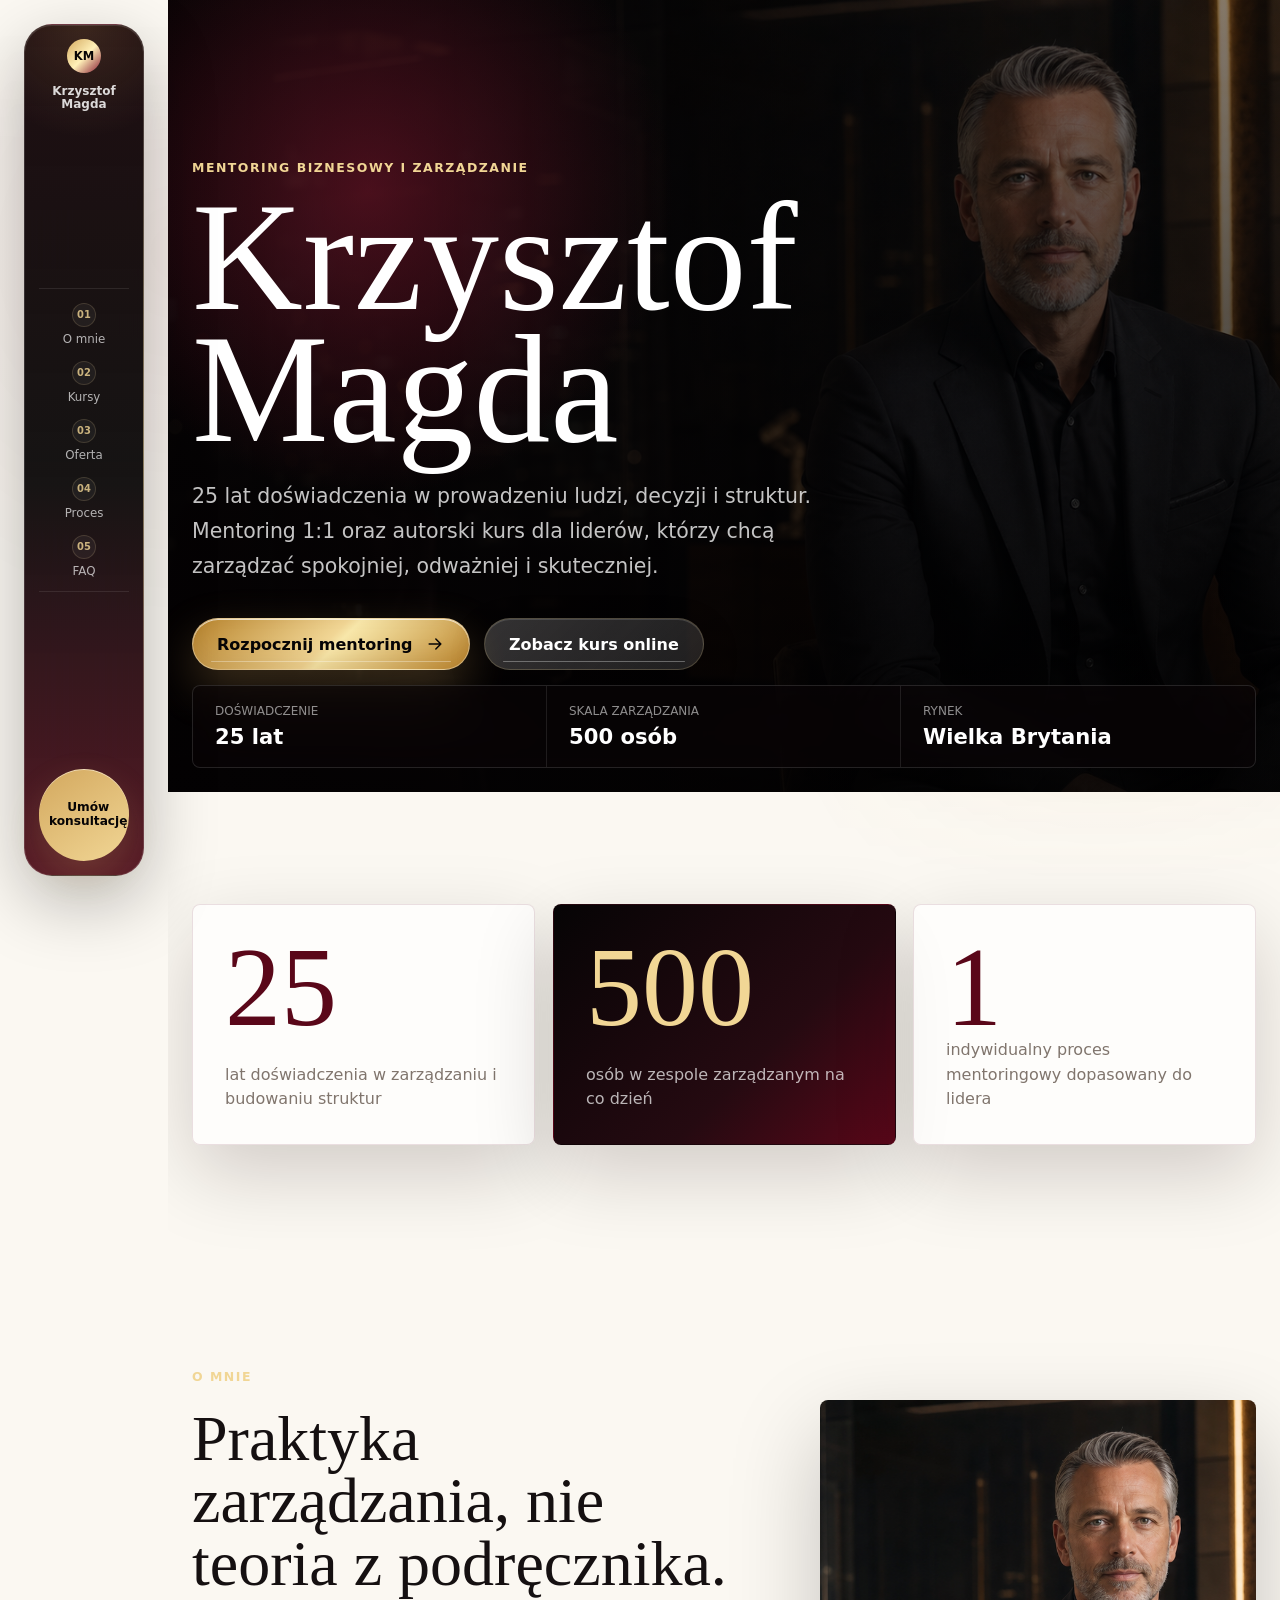
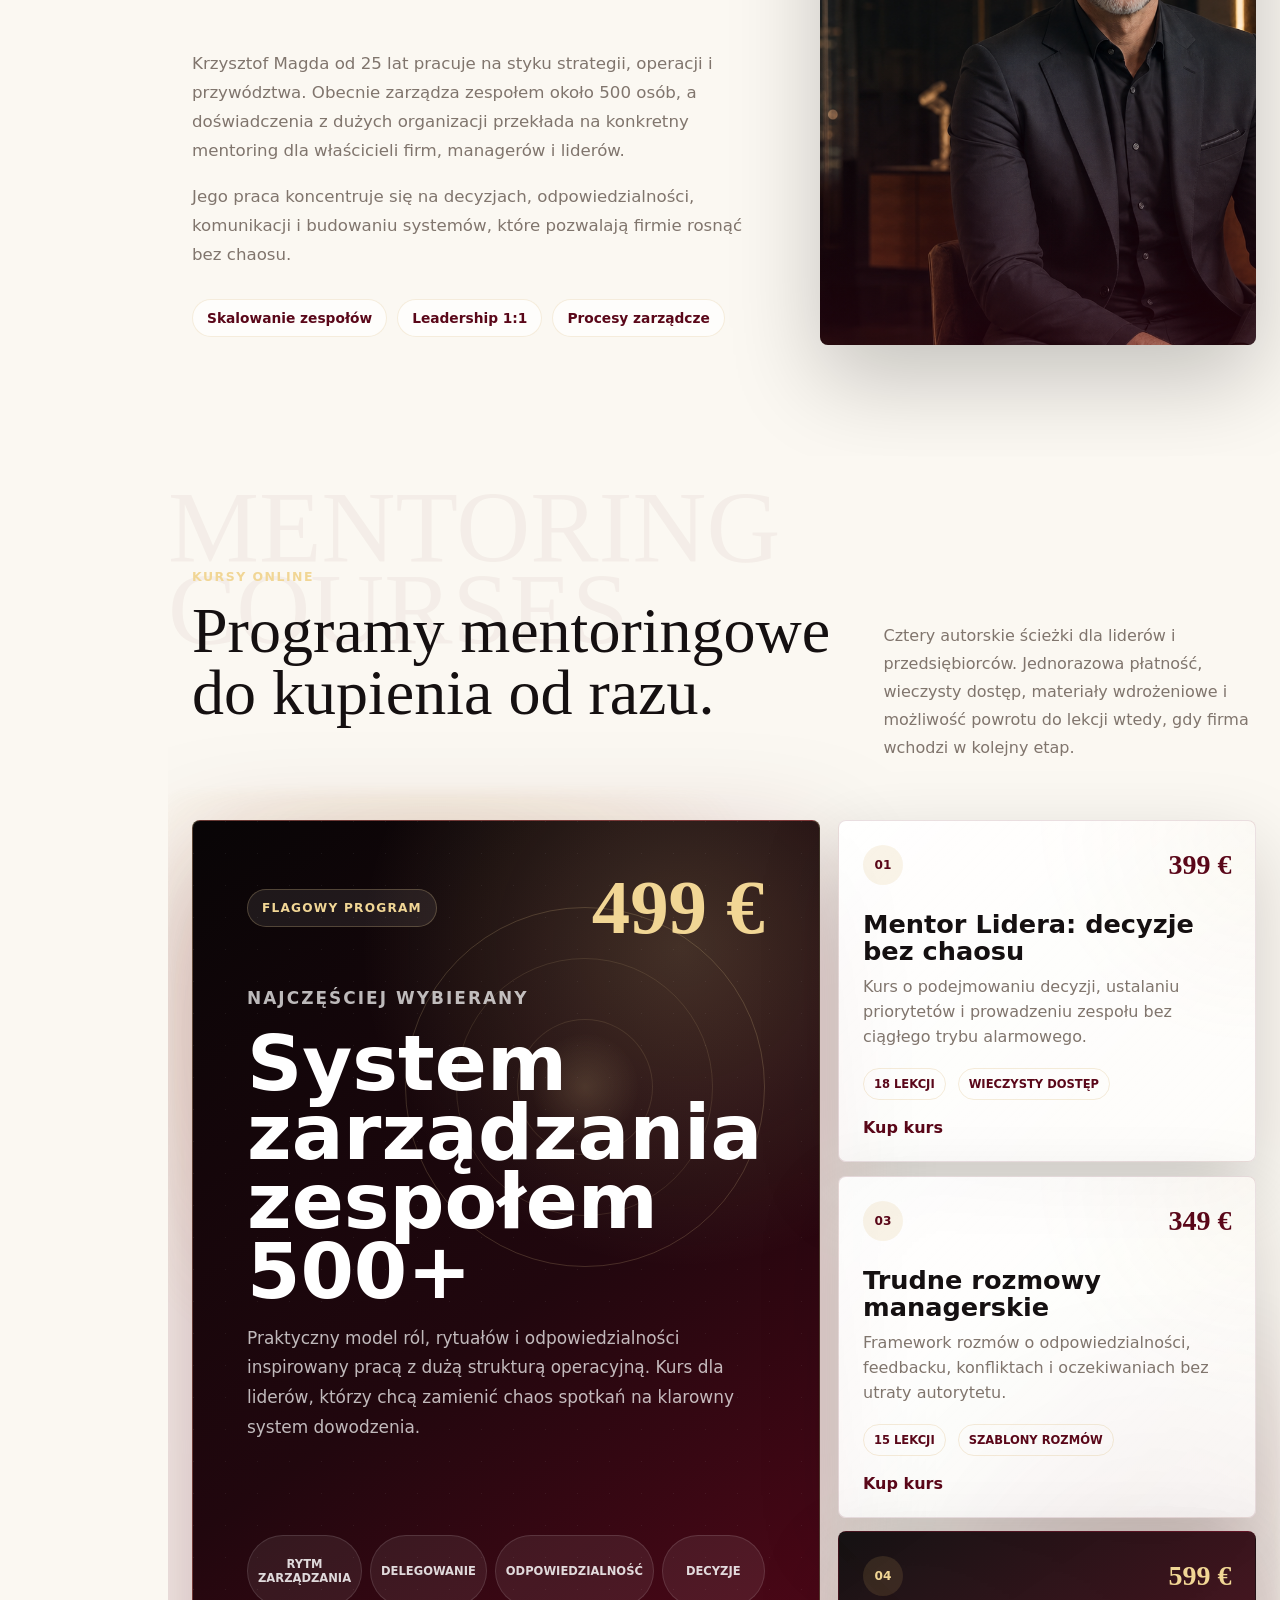
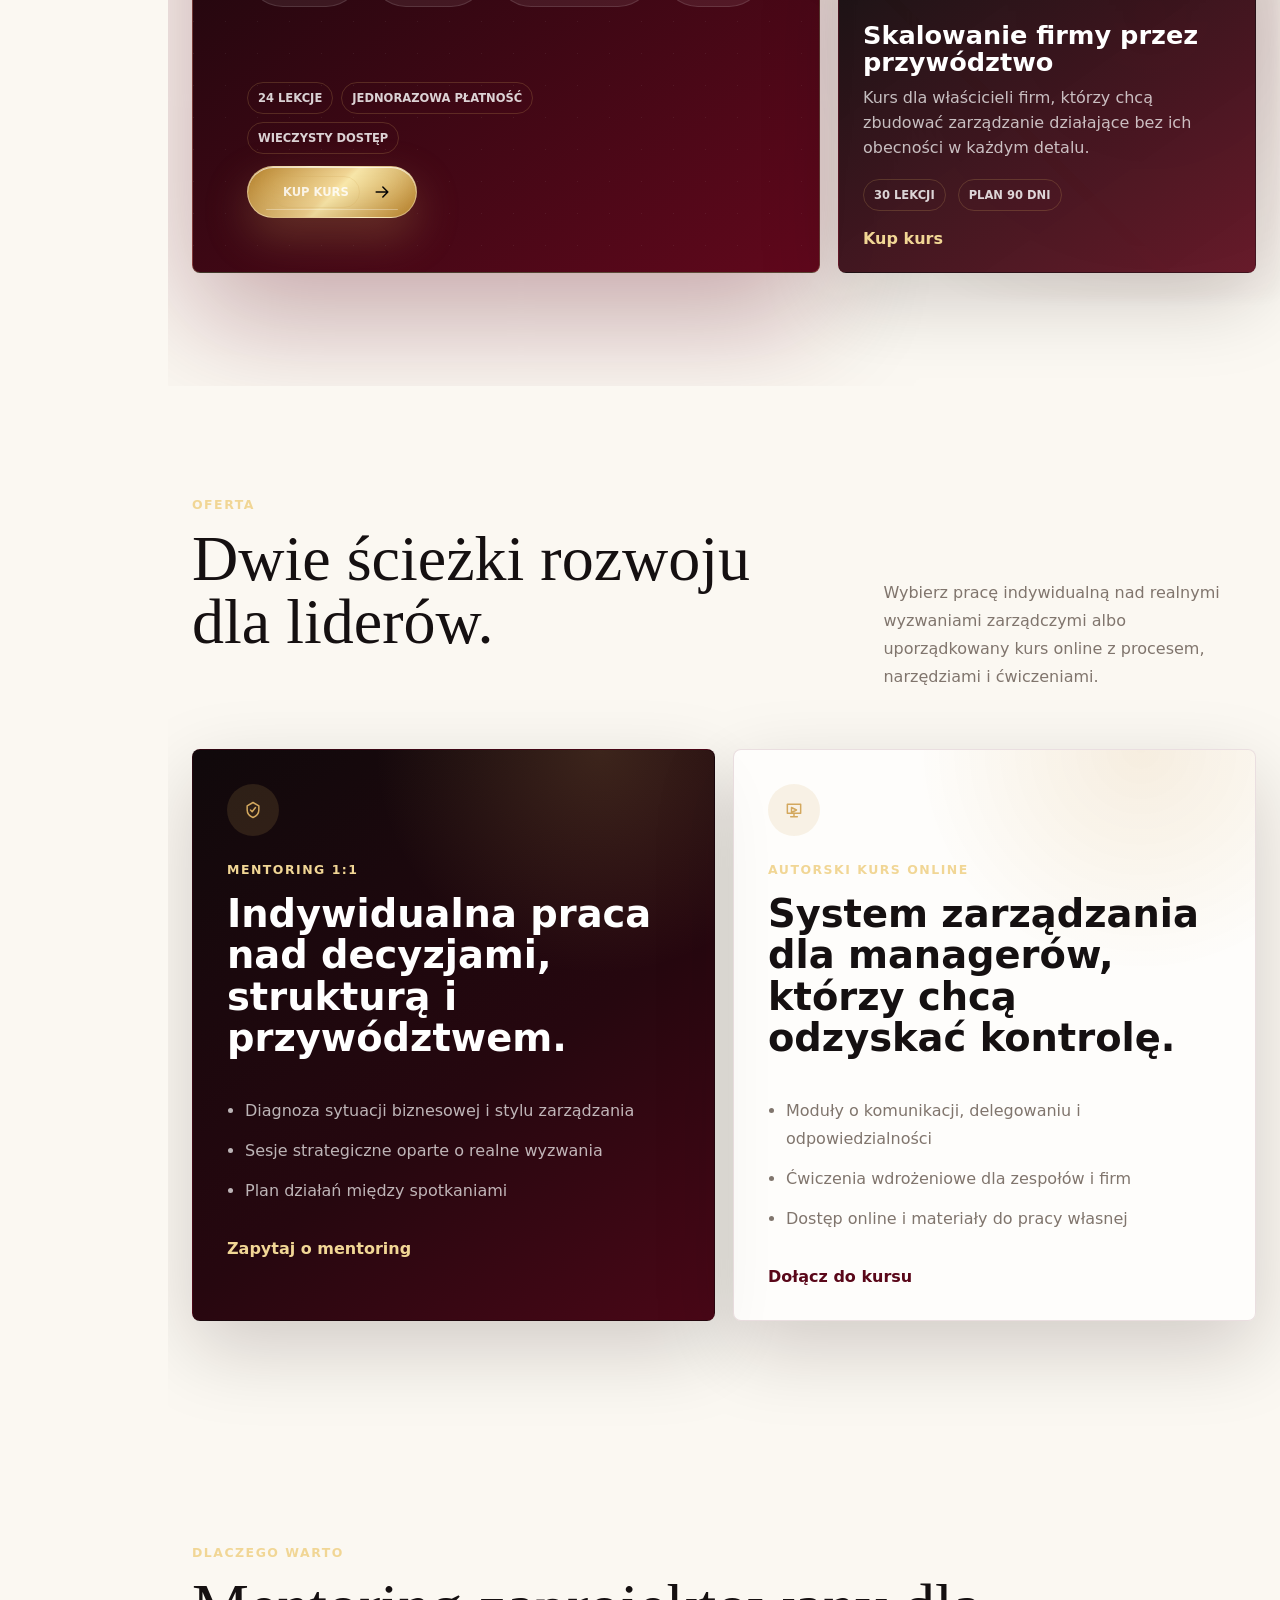
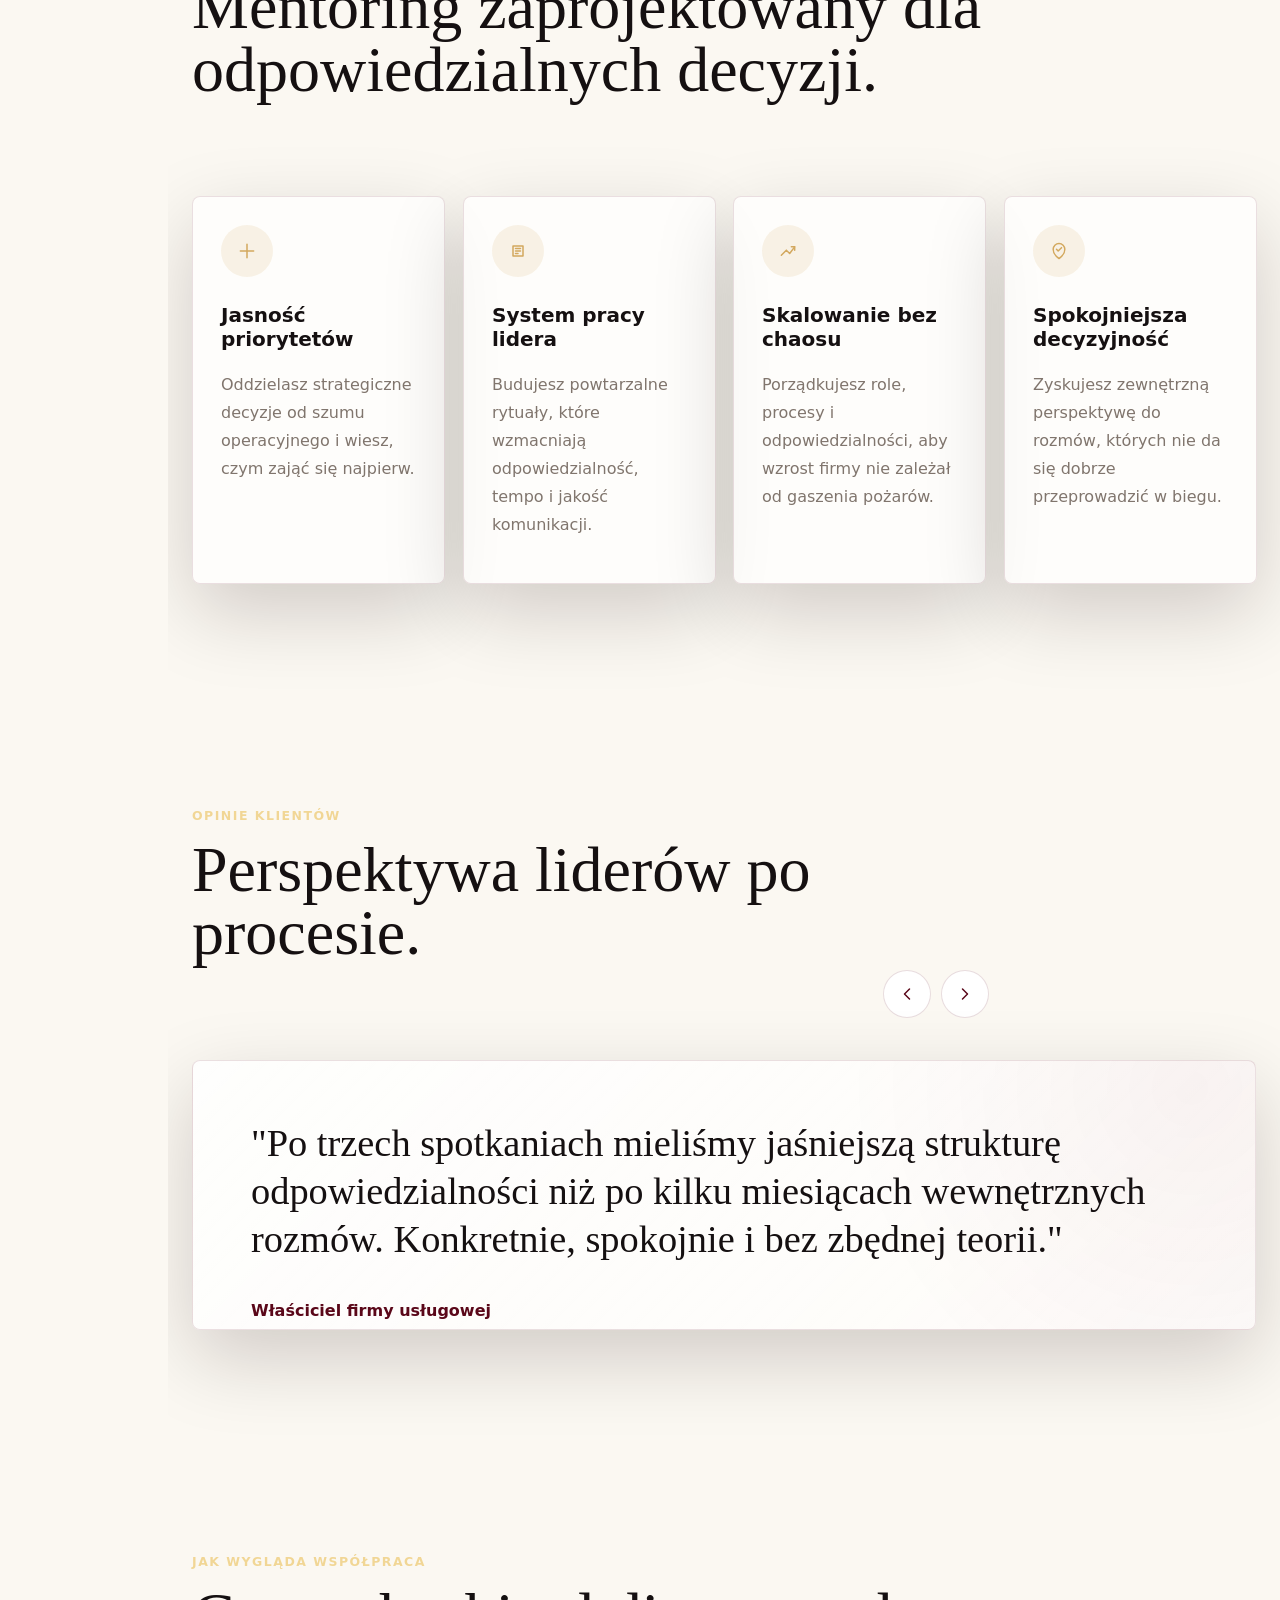
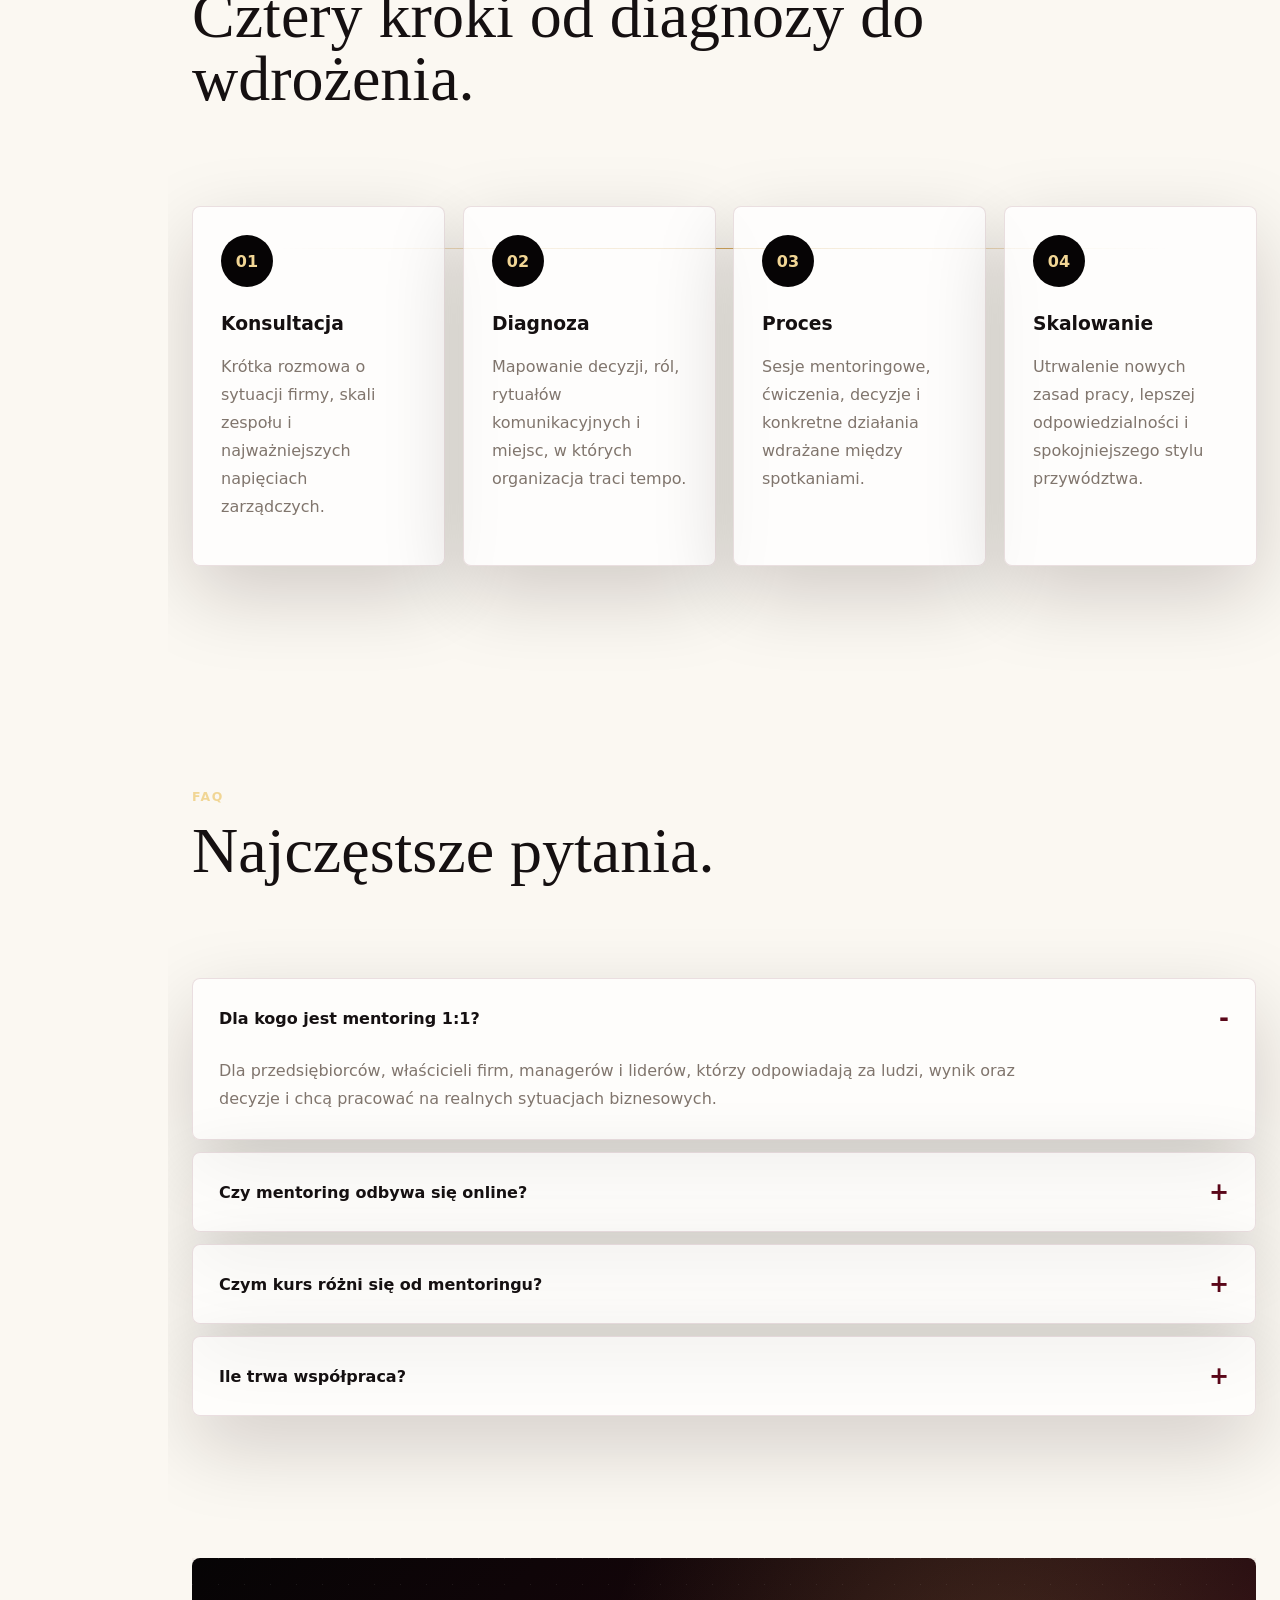
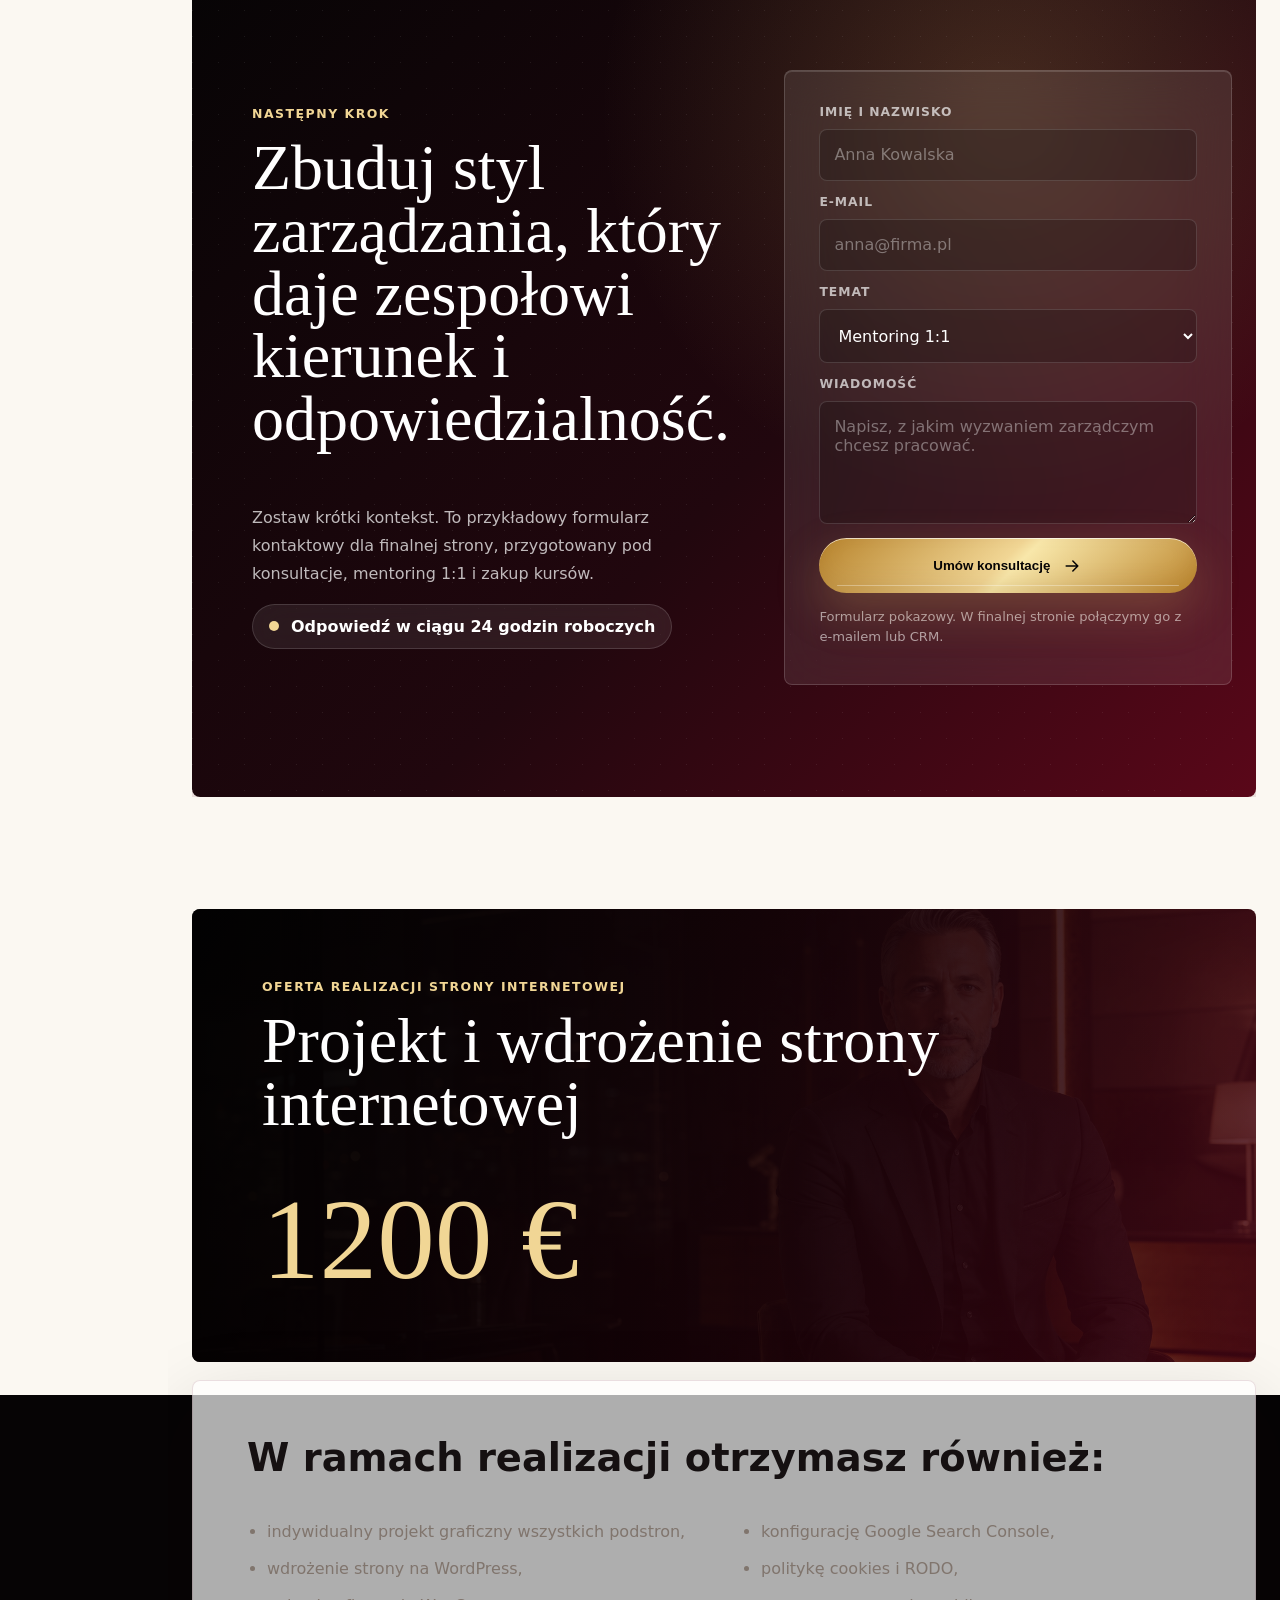
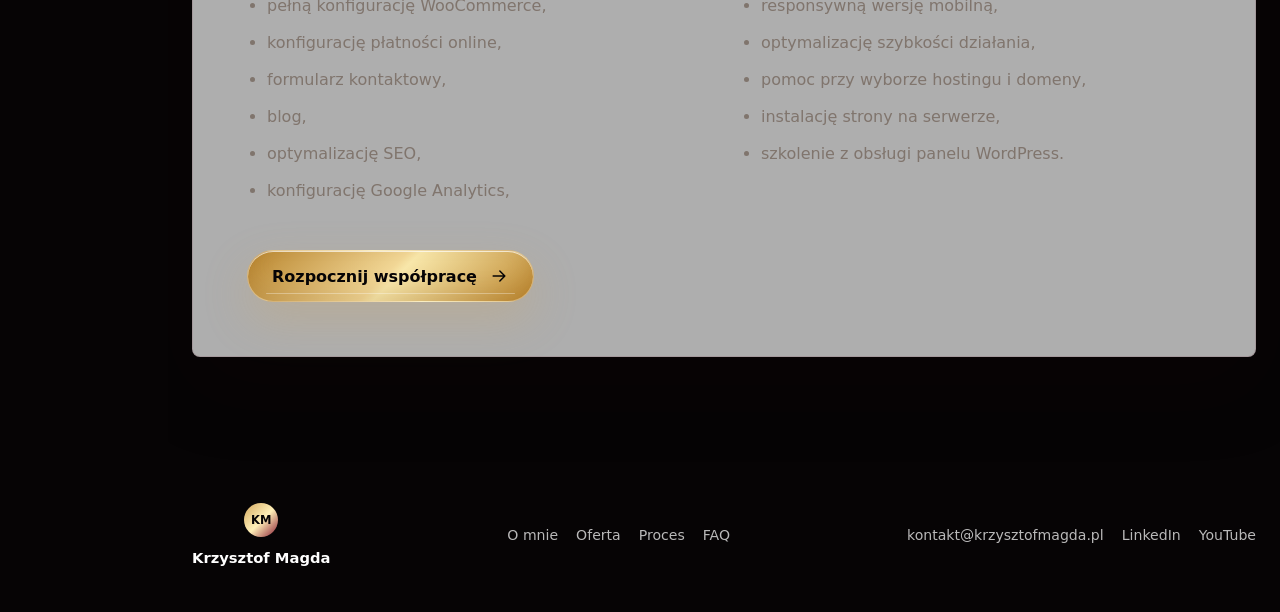
==== commit b10ec1a5: "Replace top nav with modern side menu" ====
--- a/outputs/index.html
+++ b/outputs/index.html
@@ -13,7 +13,7 @@
   <body>
     <div class="page-shell">
       <div class="ambient-field" aria-hidden="true"></div>
-      <header class="site-header" aria-label="Główna nawigacja">
+      <aside class="site-header" aria-label="Główna nawigacja">
         <a class="brand" href="#top" aria-label="Krzysztof Magda">
           <span class="brand-mark">KM</span>
           <span>Krzysztof Magda</span>
@@ -26,7 +26,7 @@
           <a href="#faq">FAQ</a>
         </nav>
         <a class="nav-cta" href="#kontakt">Umów konsultację</a>
-      </header>
+      </aside>
 
       <main id="top">
         <section class="hero section-reveal">
--- a/outputs/styles.css
+++ b/outputs/styles.css
@@ -34,6 +34,10 @@
   --cursor-y: 50vh;
 }
 
+body:not(.is-ready) .section-reveal:not(.hero) {
+  opacity: 0;
+}
+
 body::selection {
   background: var(--gold);
   color: var(--black);
@@ -64,21 +68,24 @@
   overflow: hidden;
 }
 
+@media (min-width: 981px) {
+  .page-shell {
+    padding-left: 168px;
+  }
+}
+
 .ambient-field {
   position: fixed;
   inset: 0;
   z-index: 0;
   pointer-events: none;
-  opacity: 0.58;
+  opacity: 0.74;
   background:
-    radial-gradient(circle at var(--cursor-x) var(--cursor-y), rgba(211, 168, 94, 0.18), transparent 18rem),
-    linear-gradient(90deg, rgba(90, 7, 25, 0.05) 1px, transparent 1px),
-    linear-gradient(180deg, rgba(90, 7, 25, 0.04) 1px, transparent 1px);
-  background-size:
-    auto,
-    72px 72px,
-    72px 72px;
+    radial-gradient(circle at var(--cursor-x) var(--cursor-y), rgba(211, 168, 94, 0.22), transparent 20rem),
+    radial-gradient(circle at 14% 28%, rgba(135, 26, 50, 0.08), transparent 24rem),
+    radial-gradient(circle at 86% 72%, rgba(211, 168, 94, 0.1), transparent 22rem);
   mask-image: linear-gradient(180deg, transparent, #000 16%, #000 84%, transparent);
+  transition: background 260ms ease;
 }
 
 main,
@@ -89,30 +96,49 @@
 
 .site-header {
   position: fixed;
-  inset: 18px 24px auto;
+  inset: 24px auto 24px 24px;
   z-index: 20;
-  display: grid;
-  grid-template-columns: auto 1fr auto;
-  align-items: center;
-  gap: 24px;
-  max-width: var(--max);
-  margin: 0 auto;
-  padding: 10px 12px;
+  display: flex;
+  flex-direction: column;
+  align-items: stretch;
+  justify-content: space-between;
+  gap: 26px;
+  width: 120px;
+  padding: 14px;
   border: 1px solid rgba(255, 255, 255, 0.14);
+  border-radius: 28px;
+  background:
+    radial-gradient(circle at 50% 0%, rgba(211, 168, 94, 0.16), transparent 7rem),
+    linear-gradient(180deg, rgba(24, 7, 10, 0.9), rgba(6, 4, 5, 0.78) 54%, rgba(90, 7, 25, 0.72)),
+    rgba(10, 6, 7, 0.72);
+  color: #fff;
+  backdrop-filter: blur(26px);
+  box-shadow:
+    0 24px 70px rgba(0, 0, 0, 0.28),
+    inset 0 1px rgba(255, 255, 255, 0.12);
+}
+
+.site-header::before {
+  content: "";
+  position: absolute;
+  top: 24px;
+  right: -1px;
+  bottom: 24px;
+  width: 1px;
   border-radius: 999px;
-  background: rgba(10, 6, 7, 0.55);
-  color: #fff;
-  backdrop-filter: blur(22px);
-  box-shadow: 0 18px 60px rgba(0, 0, 0, 0.25);
+  background: linear-gradient(180deg, transparent, rgba(241, 214, 149, 0.62), transparent);
+  opacity: 0.72;
 }
 
 .brand {
   display: inline-flex;
+  flex-direction: column;
   align-items: center;
-  gap: 10px;
+  justify-content: center;
+  gap: 12px;
   font-size: 0.92rem;
   font-weight: 700;
-  white-space: nowrap;
+  text-align: center;
 }
 
 .brand-mark {
@@ -127,13 +153,25 @@
   letter-spacing: 0;
 }
 
+.site-header .brand span:last-child {
+  max-width: 74px;
+  color: rgba(255, 255, 255, 0.84);
+  font-size: 0.75rem;
+  line-height: 1.1;
+}
+
 .nav-links {
-  justify-self: center;
+  counter-reset: side-nav;
   display: flex;
+  flex-direction: column;
   align-items: center;
-  gap: 22px;
-  font-size: 0.84rem;
-  color: rgba(255, 255, 255, 0.74);
+  justify-content: center;
+  gap: 8px;
+  padding: 10px 0;
+  border-top: 1px solid rgba(255, 255, 255, 0.09);
+  border-bottom: 1px solid rgba(255, 255, 255, 0.09);
+  color: rgba(255, 255, 255, 0.68);
+  font-size: 0.74rem;
 }
 
 .nav-links a,
@@ -141,17 +179,81 @@
   transition: color 180ms ease;
 }
 
+.nav-links a {
+  counter-increment: side-nav;
+  position: relative;
+  display: flex;
+  flex-direction: column;
+  align-items: center;
+  justify-content: center;
+  width: 84px;
+  min-height: 50px;
+  border: 1px solid transparent;
+  border-radius: 999px;
+  text-align: center;
+  transition:
+    color 180ms ease,
+    background 180ms ease,
+    border-color 180ms ease,
+    transform 180ms ease;
+}
+
+.nav-links a::before {
+  content: "0" counter(side-nav);
+  display: grid;
+  place-items: center;
+  width: 22px;
+  height: 22px;
+  margin-bottom: 5px;
+  border: 1px solid rgba(241, 214, 149, 0.2);
+  border-radius: 999px;
+  color: var(--gold-soft);
+  background: rgba(255, 255, 255, 0.06);
+  font-size: 0.62rem;
+  font-weight: 900;
+  opacity: 0.82;
+}
+
 .nav-links a:hover,
 .footer a:hover {
   color: var(--gold-soft);
 }
 
+.nav-links a:hover {
+  border-color: rgba(241, 214, 149, 0.2);
+  background:
+    linear-gradient(135deg, rgba(241, 214, 149, 0.12), rgba(255, 255, 255, 0.05)),
+    rgba(255, 255, 255, 0.08);
+  transform: translateX(3px);
+}
+
 .nav-cta {
-  padding: 11px 17px;
+  display: grid;
+  place-items: center;
+  min-height: 92px;
+  padding: 14px 10px;
   border-radius: 999px;
-  background: rgba(255, 255, 255, 0.1);
-  font-size: 0.84rem;
+  background:
+    linear-gradient(145deg, var(--gold), var(--gold-soft)),
+    var(--gold);
+  color: var(--black);
+  font-size: 0.76rem;
   font-weight: 700;
+  line-height: 1.15;
+  text-align: center;
+  box-shadow:
+    0 16px 36px rgba(211, 168, 94, 0.2),
+    inset 0 1px rgba(255, 255, 255, 0.52);
+  transition:
+    transform 180ms ease,
+    box-shadow 180ms ease;
+}
+
+.nav-cta:hover {
+  transform: translateY(-2px);
+  box-shadow:
+    0 20px 44px rgba(211, 168, 94, 0.28),
+    inset 0 1px rgba(255, 255, 255, 0.62);
 }
 
 .hero {
@@ -234,31 +336,74 @@
 }
 
 .button {
+  position: relative;
   display: inline-flex;
   align-items: center;
   justify-content: center;
+  overflow: hidden;
   min-height: 52px;
   gap: 12px;
-  padding: 0 22px;
+  padding: 0 24px;
   border: 1px solid transparent;
   border-radius: 999px;
   font-weight: 800;
+  isolation: isolate;
   transition:
-    transform 220ms ease,
-    box-shadow 220ms ease,
-    border-color 220ms ease,
-    background 220ms ease;
+    transform 260ms cubic-bezier(0.2, 0.8, 0.2, 1),
+    box-shadow 260ms ease,
+    border-color 260ms ease,
+    background 260ms ease;
   will-change: transform;
 }
 
+.button::before {
+  content: "";
+  position: absolute;
+  inset: 1px;
+  z-index: -1;
+  border-radius: inherit;
+  background: linear-gradient(110deg, transparent 0%, rgba(255, 255, 255, 0.42) 42%, transparent 58%);
+  opacity: 0;
+  transform: translateX(-70%);
+  transition:
+    opacity 260ms ease,
+    transform 620ms ease;
+}
+
+.button::after {
+  content: "";
+  position: absolute;
+  inset: auto 18px 7px;
+  height: 1px;
+  border-radius: 999px;
+  background: rgba(255, 255, 255, 0.58);
+  opacity: 0.55;
+}
+
 .button:hover {
-  transform: translateY(-2px);
+  transform: translateY(-3px) scale(1.015);
+}
+
+.button:hover::before {
+  opacity: 1;
+  transform: translateX(72%);
+}
+
+.button:focus-visible {
+  outline: 3px solid rgba(241, 214, 149, 0.42);
+  outline-offset: 4px;
 }
 
 .button-primary {
-  background: linear-gradient(135deg, var(--gold), var(--gold-soft));
+  border-color: rgba(255, 255, 255, 0.3);
+  background:
+    linear-gradient(135deg, #b8842d, var(--gold-soft) 48%, #f8e7aa 52%, #bd872e),
+    var(--gold);
   color: var(--black);
-  box-shadow: 0 18px 45px rgba(211, 168, 94, 0.27);
+  box-shadow:
+    0 18px 45px rgba(211, 168, 94, 0.27),
+    inset 0 1px rgba(255, 255, 255, 0.68),
+    inset 0 -10px 22px rgba(103, 57, 9, 0.12);
 }
 
 .button-primary:hover {
@@ -268,10 +413,22 @@
 }
 
 .button-secondary {
-  border-color: rgba(255, 255, 255, 0.2);
-  background: rgba(255, 255, 255, 0.08);
+  border-color: rgba(241, 214, 149, 0.2);
+  background:
+    linear-gradient(135deg, rgba(255, 255, 255, 0.12), rgba(255, 255, 255, 0.04)),
+    rgba(255, 255, 255, 0.08);
   color: #fff;
   backdrop-filter: blur(20px);
+  box-shadow:
+    inset 0 1px rgba(255, 255, 255, 0.14),
+    0 14px 38px rgba(0, 0, 0, 0.18);
+}
+
+.button-secondary:hover {
+  border-color: rgba(241, 214, 149, 0.42);
+  background:
+    linear-gradient(135deg, rgba(255, 255, 255, 0.18), rgba(255, 255, 255, 0.07)),
+    rgba(255, 255, 255, 0.1);
 }
 
 .hero-bottom-strip {
@@ -336,6 +493,16 @@
   border-radius: var(--radius);
   background: rgba(255, 255, 255, 0.68);
   box-shadow: var(--shadow);
+}
+
+.stat-card,
+.course-card,
+.course-hero-card,
+.offer-card,
+.benefit-card,
+.timeline article,
+.accordion details {
+  will-change: transform;
 }
 
 .stat-card {
@@ -674,7 +841,9 @@
 .course-hero-card:hover,
 .course-card:hover {
   border-color: rgba(211, 168, 94, 0.45);
-  box-shadow: 0 34px 100px rgba(90, 7, 25, 0.22);
+  box-shadow:
+    0 34px 100px rgba(90, 7, 25, 0.22),
+    0 0 0 1px rgba(241, 214, 149, 0.14);
 }
 
 .course-card:hover::before {
@@ -796,7 +965,10 @@
 .offer-card:hover,
 .benefit-card:hover,
 .timeline article:hover {
-  transform: translateY(-5px);
+  transform: translateY(-7px);
+  box-shadow:
+    0 34px 90px rgba(20, 4, 8, 0.2),
+    0 0 0 1px rgba(211, 168, 94, 0.12);
 }
 
 .premium-card {
@@ -1135,7 +1307,10 @@
 .contact-form textarea:focus {
   border-color: rgba(241, 214, 149, 0.78);
   background: rgba(0, 0, 0, 0.32);
-  box-shadow: 0 0 0 4px rgba(211, 168, 94, 0.11);
+  box-shadow:
+    0 0 0 4px rgba(211, 168, 94, 0.11),
+    0 12px 32px rgba(0, 0, 0, 0.12);
+  transform: translateY(-1px);
 }
 
 .contact-form .button {
@@ -1245,24 +1420,82 @@
 
 .section-reveal {
   opacity: 0;
-  clip-path: inset(16px 0 0 0);
-  transform: translateY(22px) scale(0.985);
+  clip-path: inset(28px 0 0 0 round 8px);
+  filter: blur(12px);
+  transform: translateY(42px) scale(0.972);
   transition:
-    opacity 680ms ease,
-    transform 680ms ease,
-    clip-path 680ms ease;
+    opacity 880ms ease,
+    transform 880ms cubic-bezier(0.16, 1, 0.3, 1),
+    clip-path 880ms cubic-bezier(0.16, 1, 0.3, 1),
+    filter 880ms ease;
 }
 
 .section-reveal.in-view {
   opacity: 1;
   clip-path: inset(0);
+  filter: blur(0);
   transform: translateY(0);
 }
 
 .hero.section-reveal {
   opacity: 1;
   clip-path: inset(0);
+  filter: blur(0);
   transform: none;
+}
+
+.hero .eyebrow,
+.hero h1,
+.hero .hero-lead,
+.hero .hero-actions,
+.hero .hero-bottom-strip {
+  animation: heroRise 900ms cubic-bezier(0.16, 1, 0.3, 1) both;
+}
+
+.hero h1 {
+  animation-delay: 80ms;
+}
+
+.hero .hero-lead {
+  animation-delay: 160ms;
+}
+
+.hero .hero-actions {
+  animation-delay: 240ms;
+}
+
+.hero .hero-bottom-strip {
+  animation-delay: 340ms;
+}
+
+.section-reveal :is(.stat-card, .course-hero-card, .course-card, .offer-card, .benefit-card, .timeline article, details, .contact-form, .implementation-header, .deliverables) {
+  opacity: 0;
+  transform: translateY(24px);
+  transition:
+    opacity 720ms ease,
+    transform 720ms cubic-bezier(0.16, 1, 0.3, 1);
+}
+
+.section-reveal.in-view :is(.stat-card, .course-hero-card, .course-card, .offer-card, .benefit-card, .timeline article, details, .contact-form, .implementation-header, .deliverables) {
+  opacity: 1;
+  transform: translateY(0);
+}
+
+.section-reveal.in-view :is(.stat-card, .course-card, .offer-card, .benefit-card, .timeline article, details):nth-child(2) {
+  transition-delay: 90ms;
+}
+
+.section-reveal.in-view :is(.stat-card, .course-card, .offer-card, .benefit-card, .timeline article, details):nth-child(3) {
+  transition-delay: 170ms;
+}
+
+.section-reveal.in-view :is(.stat-card, .course-card, .benefit-card, .timeline article, details):nth-child(4) {
+  transition-delay: 250ms;
+}
+
+.section-reveal.in-view .contact-form,
+.section-reveal.in-view .deliverables {
+  transition-delay: 140ms;
 }
 
 @keyframes signalPulse {
@@ -1275,18 +1508,74 @@
   }
 }
 
+@keyframes heroRise {
+  from {
+    opacity: 0;
+    filter: blur(10px);
+    transform: translateY(28px);
+  }
+
+  to {
+    opacity: 1;
+    filter: blur(0);
+    transform: translateY(0);
+  }
+}
+
 @media (max-width: 980px) {
   .site-header {
-    grid-template-columns: 1fr auto;
+    inset: auto 12px 12px;
+    width: auto;
+    min-height: auto;
+    flex-direction: row;
+    align-items: center;
+    gap: 10px;
+    padding: 8px;
+    border-radius: 999px;
+  }
+
+  .site-header::before {
+    display: none;
+  }
+
+  .site-header .brand {
+    flex-direction: row;
+  }
+
+  .site-header .brand span:last-child {
+    display: none;
   }
 
   .nav-links {
+    flex: 1;
+    flex-direction: row;
+    justify-content: center;
+    gap: 4px;
+    min-width: 0;
+    padding: 0;
+    border: 0;
+  }
+
+  .nav-links a {
+    width: auto;
+    min-height: 42px;
+    padding: 0 10px;
+    font-size: 0.72rem;
+  }
+
+  .nav-links a::before {
     display: none;
+  }
+
+  .nav-cta {
+    min-height: 42px;
+    padding: 0 14px;
+    white-space: nowrap;
   }
 
   .hero {
     min-height: 88svh;
-    padding-bottom: 168px;
+    padding-bottom: 188px;
   }
 
   .hero-overlay {
@@ -1298,6 +1587,10 @@
 
   .hero-media img {
     object-position: 64% center;
+  }
+
+  .hero-bottom-strip {
+    bottom: 92px;
   }
 
   .stats,
@@ -1337,22 +1630,23 @@
 
 @media (max-width: 640px) {
   .site-header {
-    inset: 12px 12px auto;
-    padding: 8px;
-  }
-
-  .brand span:last-child {
+    inset: auto 10px 10px;
+    gap: 6px;
+  }
+
+  .nav-links a:nth-child(1),
+  .nav-links a:nth-child(4) {
     display: none;
   }
 
   .nav-cta {
-    padding: 10px 13px;
-    font-size: 0.78rem;
+    padding: 0 10px;
+    font-size: 0.7rem;
   }
 
   .hero {
     min-height: 88svh;
-    padding: 104px 18px 194px;
+    padding: 64px 18px 208px;
   }
 
   h1 {
@@ -1370,7 +1664,7 @@
 
   .hero-bottom-strip {
     right: 12px;
-    bottom: 12px;
+    bottom: 82px;
     left: 12px;
     grid-template-columns: 1fr;
   }
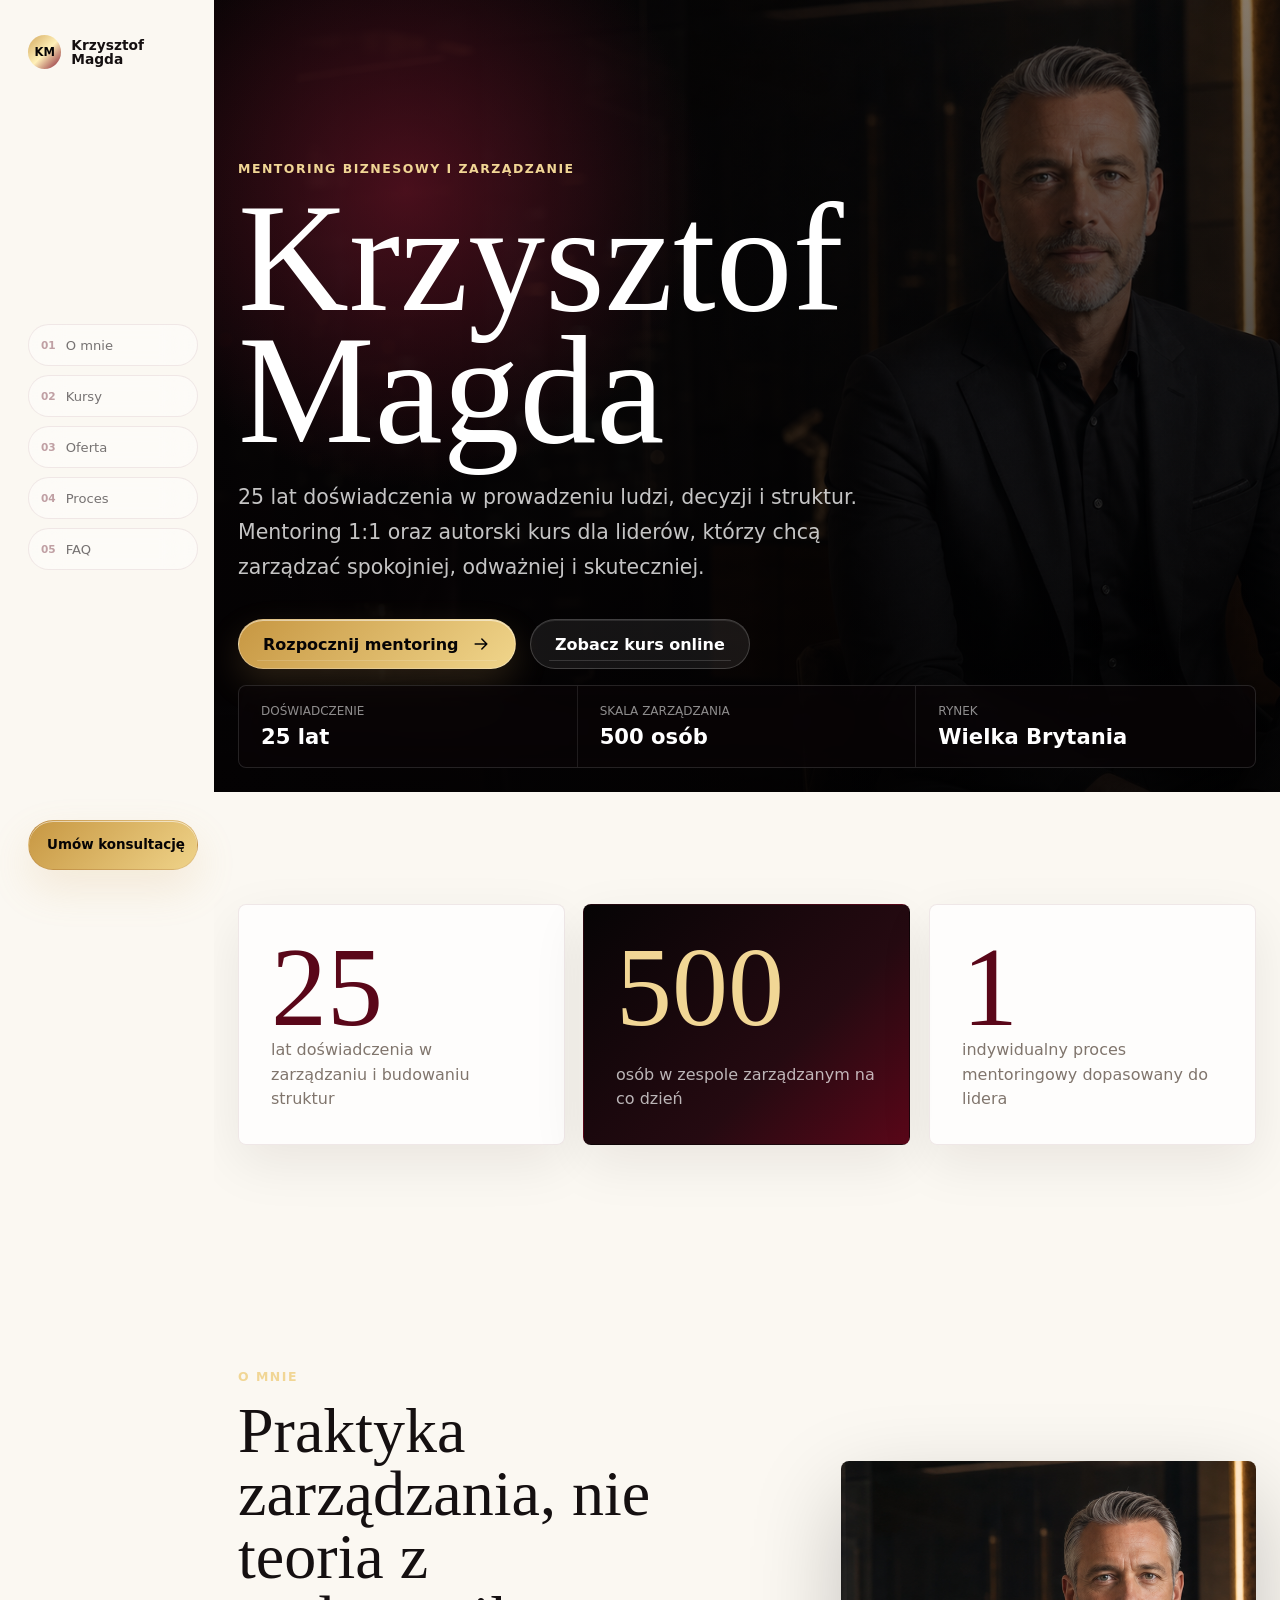
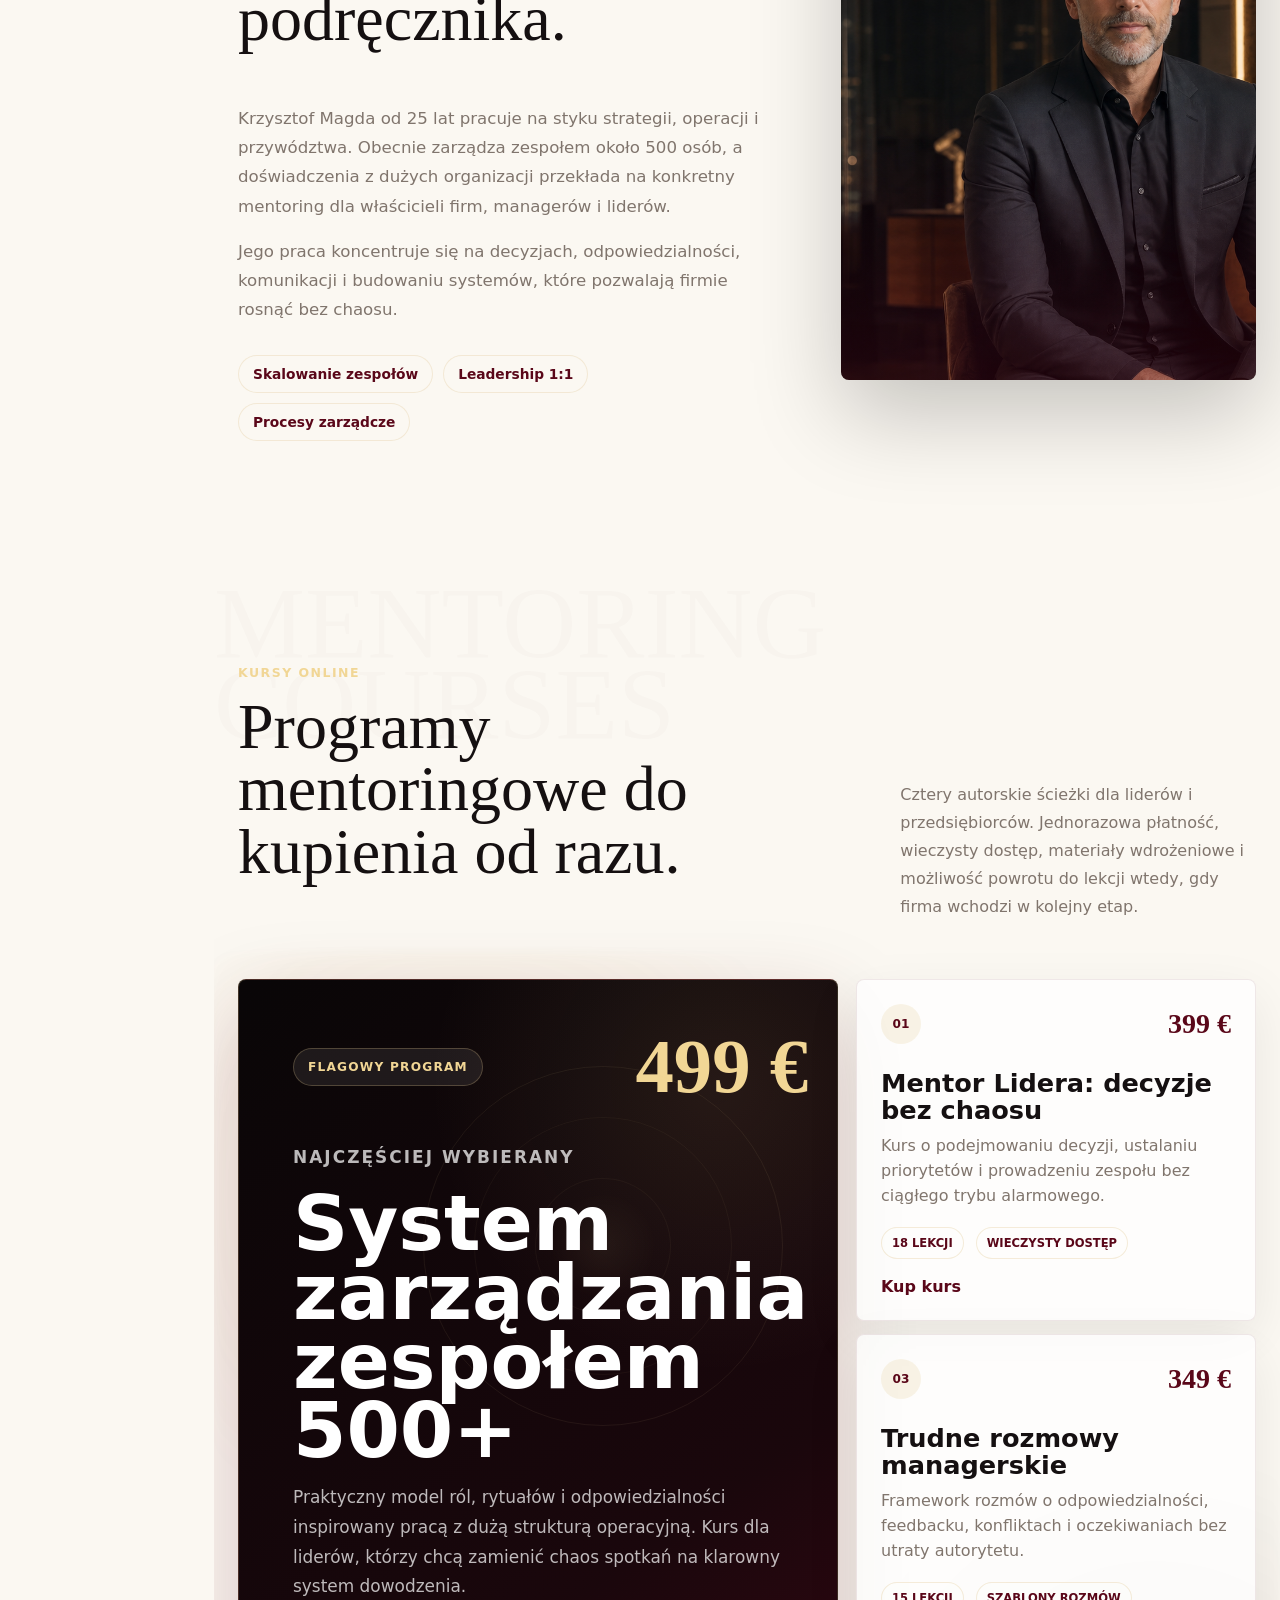
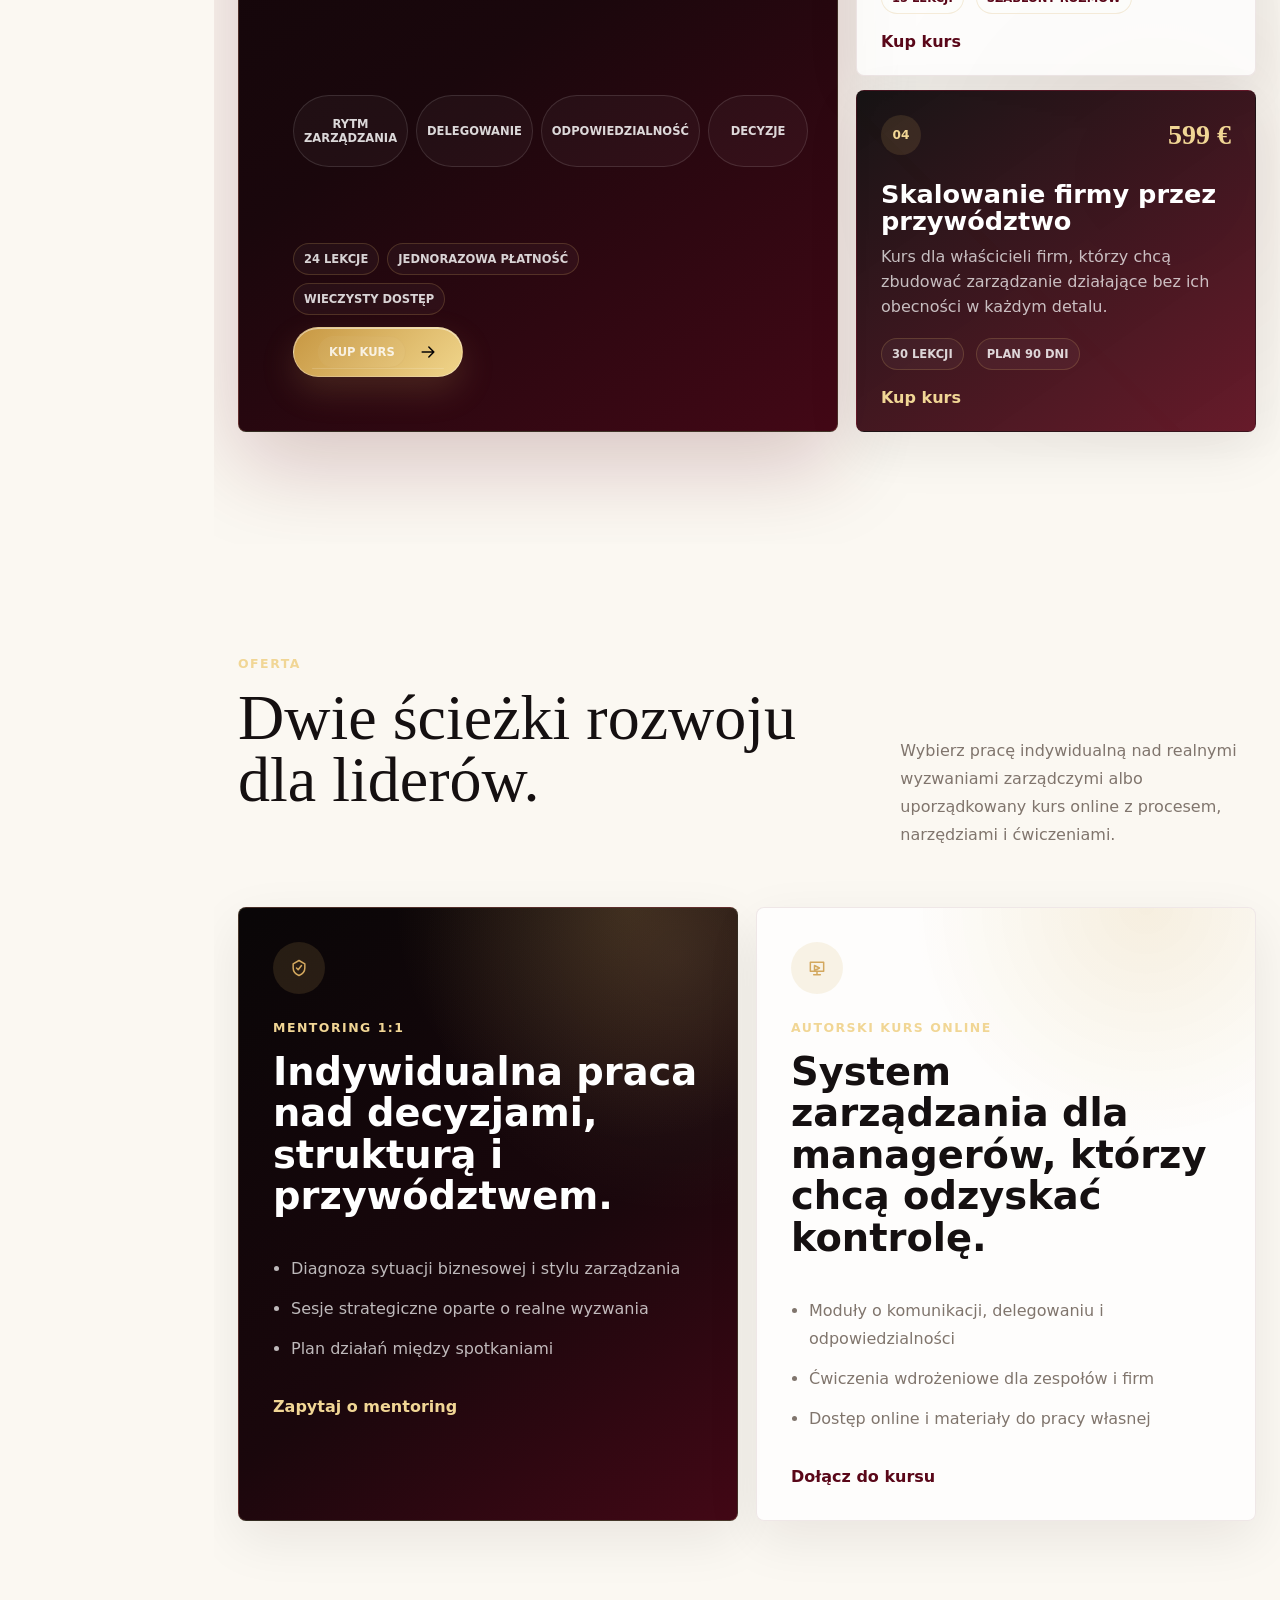
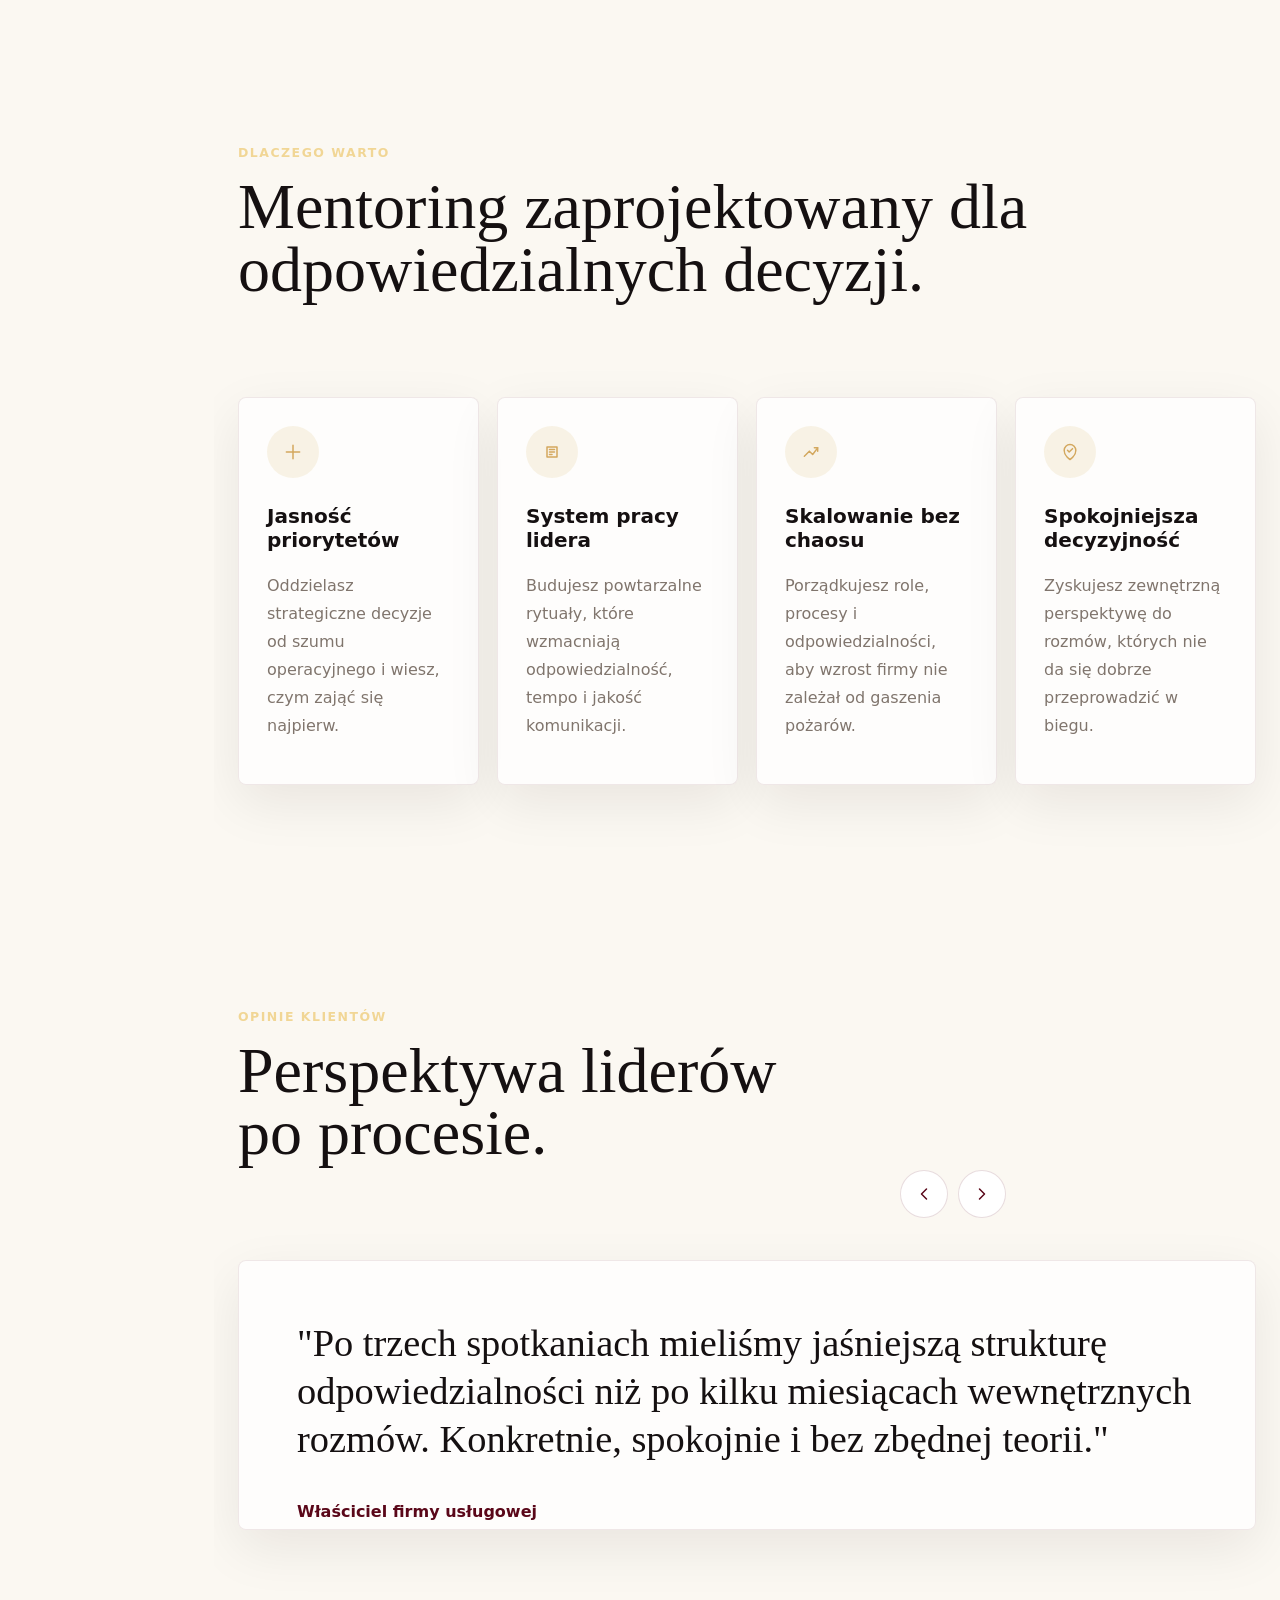
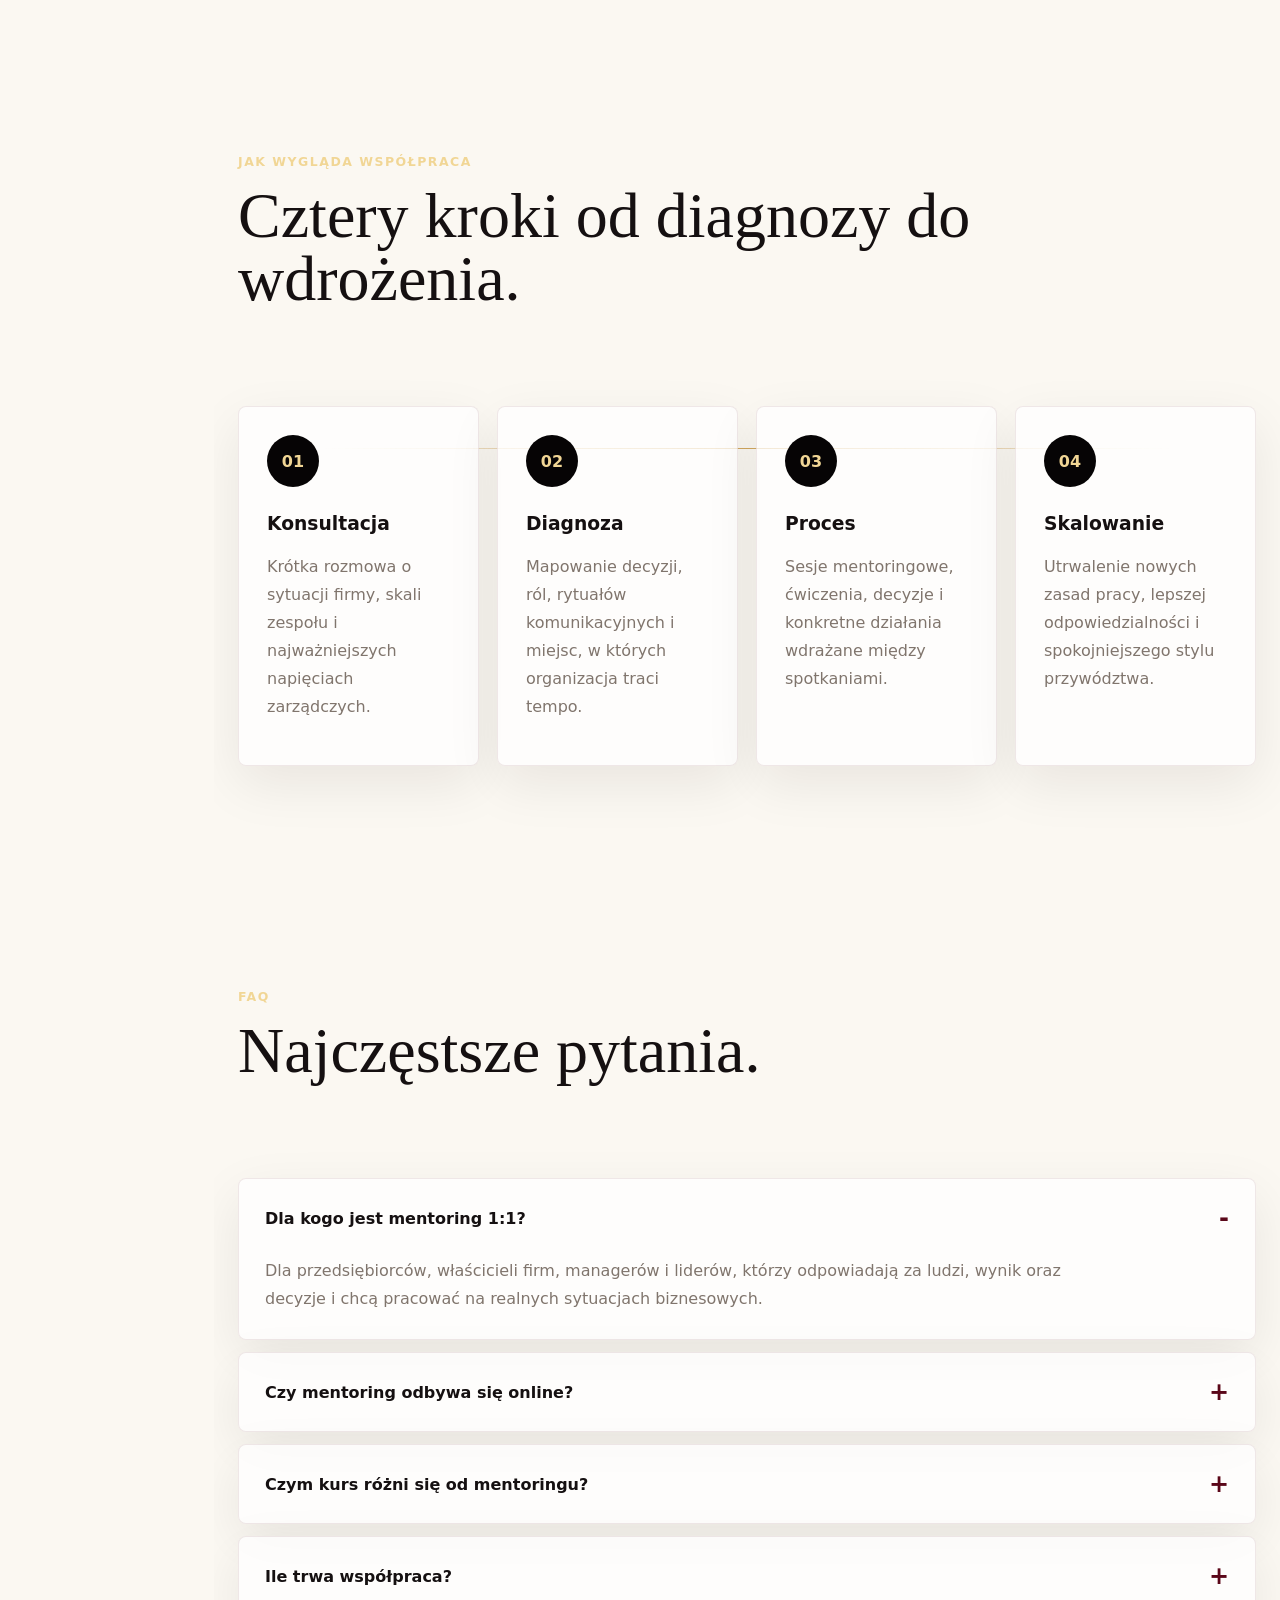
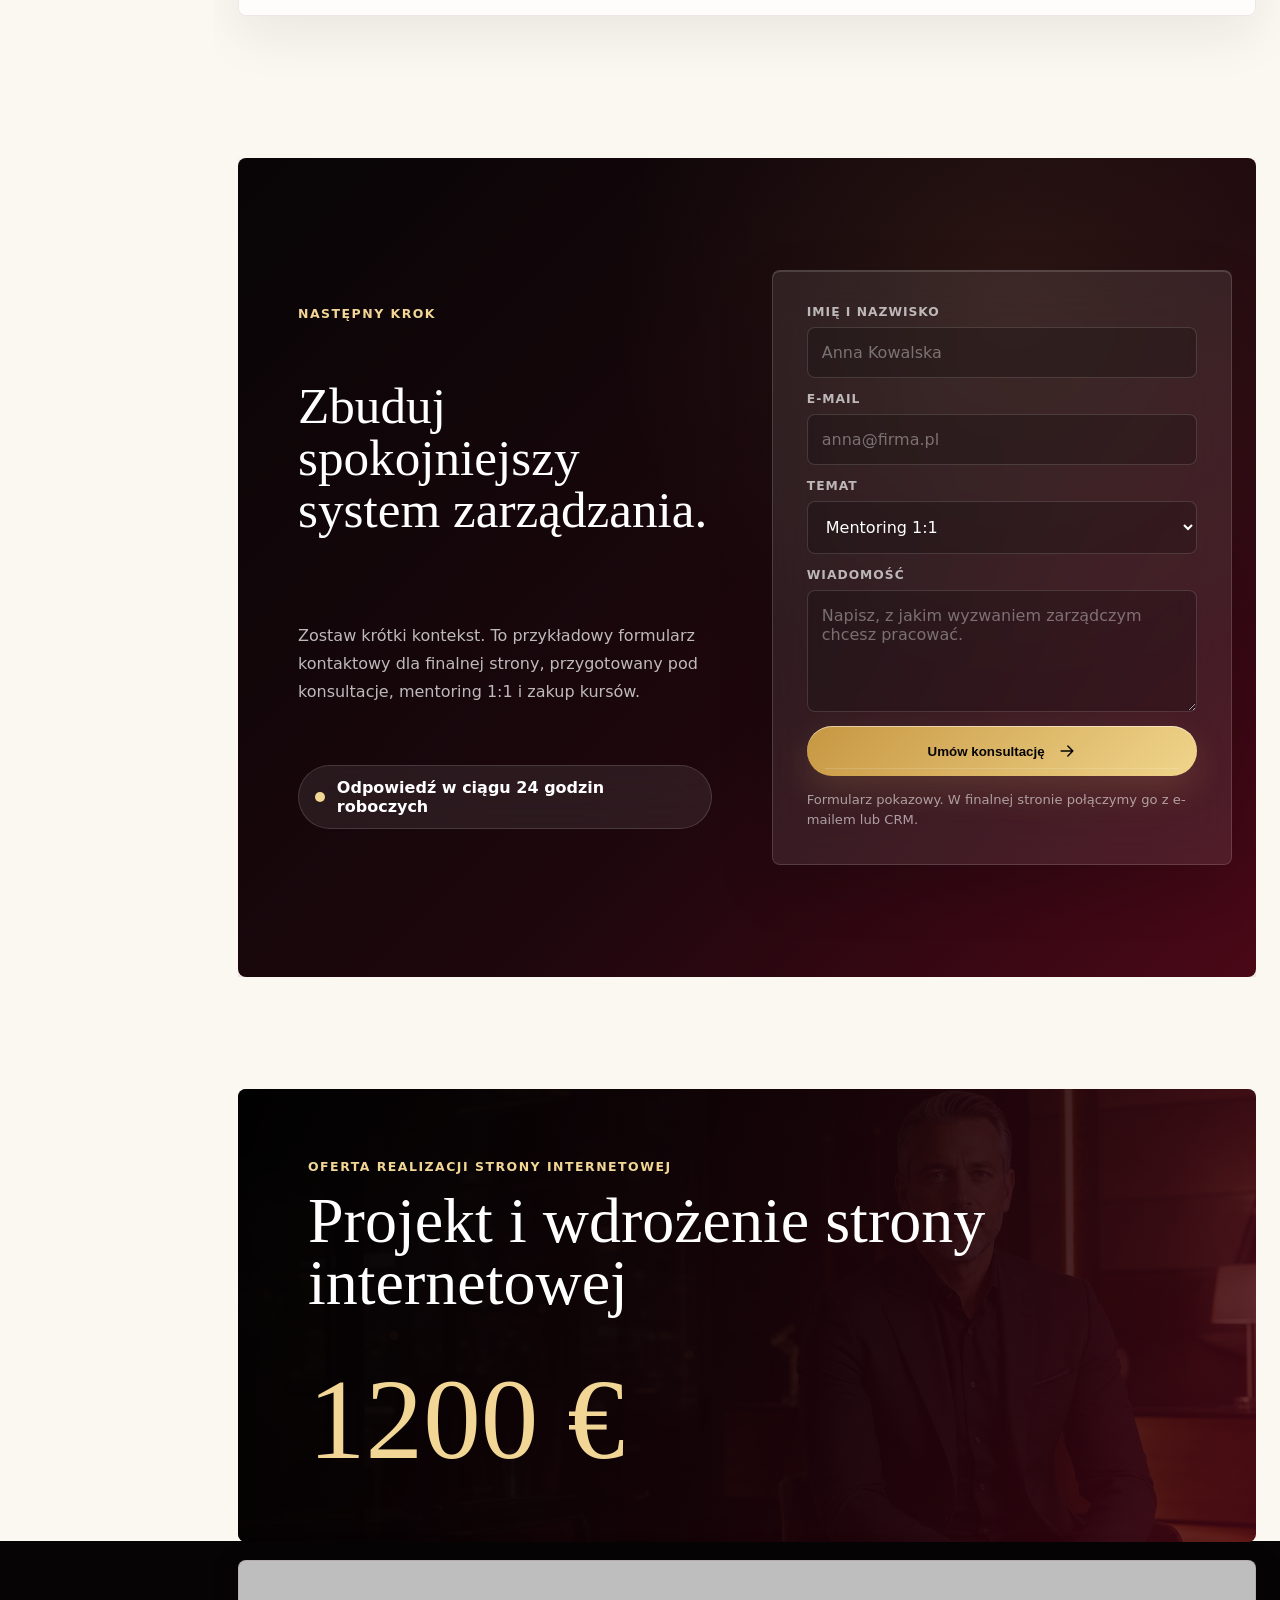
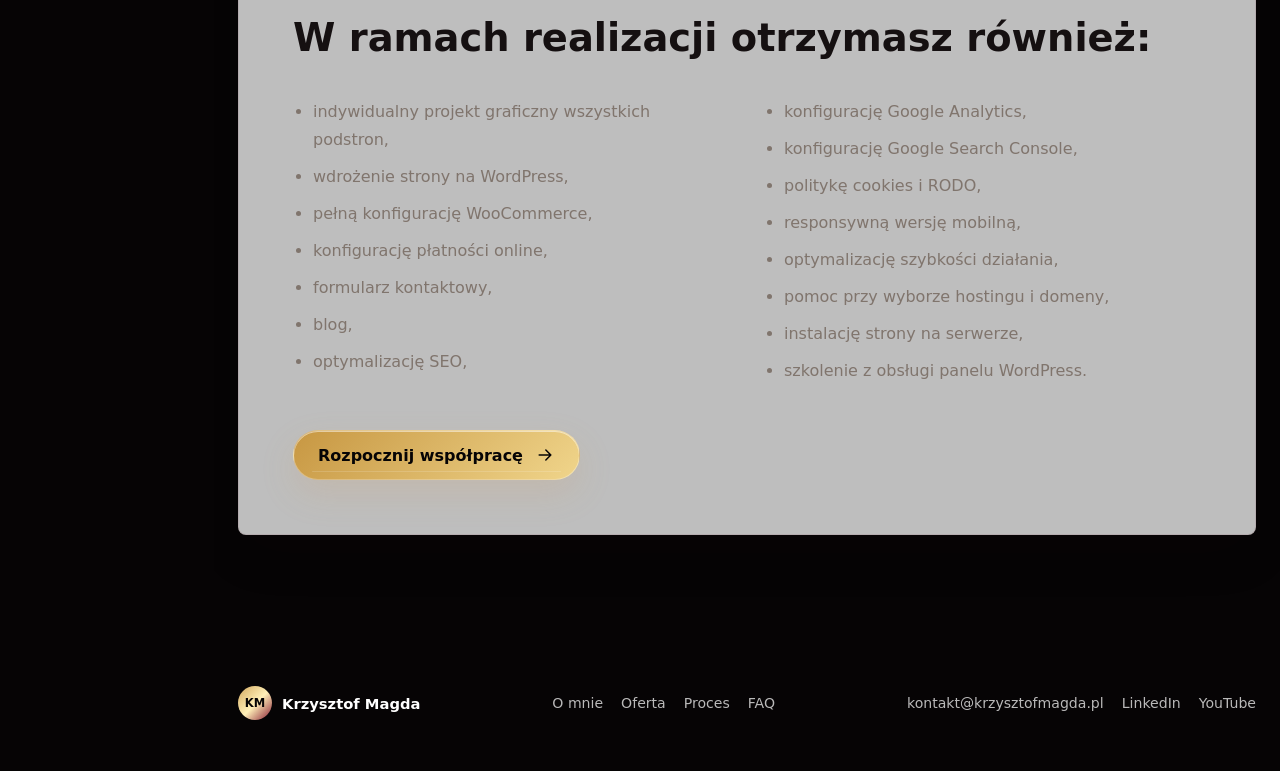
==== commit f604acdf: "Fix contact heading wrapping" ====
--- a/outputs/index.html
+++ b/outputs/index.html
@@ -433,7 +433,7 @@
         <section class="contact-panel section-reveal" id="kontakt">
           <div class="contact-copy">
             <div class="section-kicker">Następny krok</div>
-            <h2>Zbuduj styl zarządzania, który daje zespołowi kierunek i odpowiedzialność.</h2>
+            <h2>Zbuduj spokojniejszy system zarządzania.</h2>
             <p>
               Zostaw krótki kontekst. To przykładowy formularz kontaktowy dla finalnej strony, przygotowany pod
               konsultacje, mentoring 1:1 i zakup kursów.
--- a/outputs/styles.css
+++ b/outputs/styles.css
@@ -10,7 +10,7 @@
   --muted: #80756d;
   --line: rgba(211, 168, 94, 0.2);
   --glass: rgba(255, 255, 255, 0.08);
-  --shadow: 0 28px 80px rgba(20, 4, 8, 0.18);
+  --shadow: 0 22px 58px rgba(20, 4, 8, 0.1);
   --radius: 8px;
   --max: 1180px;
   font-family:
@@ -679,14 +679,9 @@
   border-radius: var(--radius);
   color: #fff;
   background:
-    linear-gradient(120deg, rgba(255, 255, 255, 0.065) 1px, transparent 1px),
-    radial-gradient(circle at 78% 12%, rgba(241, 214, 149, 0.2), transparent 20rem),
+    radial-gradient(circle at 78% 12%, rgba(241, 214, 149, 0.12), transparent 20rem),
     linear-gradient(145deg, #080506, #21070e 48%, #61081c);
-  background-size:
-    32px 32px,
-    auto,
-    auto;
-  box-shadow: 0 44px 120px rgba(90, 7, 25, 0.34);
+  box-shadow: 0 32px 90px rgba(90, 7, 25, 0.22);
 }
 
 .course-aura {
@@ -1199,14 +1194,9 @@
   border-radius: var(--radius);
   color: #fff;
   background:
-    linear-gradient(120deg, rgba(255, 255, 255, 0.08) 1px, transparent 1px),
-    radial-gradient(circle at 76% 18%, rgba(211, 168, 94, 0.22), transparent 25rem),
+    radial-gradient(circle at 76% 18%, rgba(211, 168, 94, 0.14), transparent 25rem),
     linear-gradient(135deg, var(--black), #21070e 56%, var(--burgundy));
-  background-size:
-    26px 26px,
-    auto,
-    auto;
-  box-shadow: 0 34px 100px rgba(90, 7, 25, 0.28);
+  box-shadow: 0 28px 76px rgba(90, 7, 25, 0.18);
 }
 
 .contact-copy {
@@ -1522,6 +1512,280 @@
   }
 }
 
+/* Minimal premium finish */
+.ambient-field {
+  opacity: 0.36;
+  background:
+    radial-gradient(circle at var(--cursor-x) var(--cursor-y), rgba(211, 168, 94, 0.13), transparent 22rem),
+    radial-gradient(circle at 88% 18%, rgba(90, 7, 25, 0.055), transparent 26rem);
+}
+
+.site-header {
+  width: 106px;
+  border-color: rgba(241, 214, 149, 0.16);
+  background: rgba(12, 6, 8, 0.78);
+  box-shadow:
+    0 22px 62px rgba(0, 0, 0, 0.22),
+    inset 0 1px rgba(255, 255, 255, 0.08);
+}
+
+.site-header::before {
+  opacity: 0.38;
+}
+
+.nav-links {
+  color: rgba(255, 255, 255, 0.58);
+}
+
+.nav-links a {
+  width: 74px;
+  min-height: 46px;
+}
+
+.nav-links a::before {
+  width: auto;
+  height: auto;
+  border: 0;
+  background: transparent;
+  color: rgba(241, 214, 149, 0.62);
+}
+
+.nav-links a:hover {
+  background: rgba(255, 255, 255, 0.055);
+  border-color: rgba(241, 214, 149, 0.14);
+}
+
+.nav-cta {
+  min-height: 86px;
+  background: #dfbd72;
+  box-shadow: 0 14px 34px rgba(211, 168, 94, 0.18);
+}
+
+.button {
+  min-height: 50px;
+  border-width: 1px;
+  letter-spacing: 0;
+}
+
+.button::before {
+  display: none;
+}
+
+.button::after {
+  opacity: 0.26;
+}
+
+.button-primary {
+  background: linear-gradient(135deg, #c79742, #f0d58b);
+  box-shadow:
+    0 14px 34px rgba(211, 168, 94, 0.18),
+    inset 0 1px rgba(255, 255, 255, 0.5);
+}
+
+.button-primary:hover {
+  box-shadow:
+    0 18px 40px rgba(211, 168, 94, 0.24),
+    inset 0 1px rgba(255, 255, 255, 0.56);
+}
+
+.button-secondary {
+  border-color: rgba(255, 255, 255, 0.18);
+  background: rgba(255, 255, 255, 0.075);
+  box-shadow: inset 0 1px rgba(255, 255, 255, 0.1);
+}
+
+.stat-card,
+.course-card,
+.offer-card,
+.benefit-card,
+.testimonial,
+.timeline article,
+.accordion details,
+.deliverables,
+.contact-form {
+  border-color: rgba(90, 7, 25, 0.09);
+  background: rgba(255, 255, 255, 0.74);
+  box-shadow: 0 18px 54px rgba(20, 4, 8, 0.08);
+}
+
+.course-showcase::before,
+.courses::before {
+  opacity: 0.42;
+}
+
+.course-hero-card {
+  border-color: rgba(241, 214, 149, 0.18);
+  background:
+    radial-gradient(circle at 80% 10%, rgba(241, 214, 149, 0.09), transparent 18rem),
+    linear-gradient(145deg, #090607, #1a070c 58%, #430816);
+}
+
+.course-aura {
+  opacity: 0.32;
+}
+
+.course-module-strip span,
+.course-hero-footer span,
+.course-meta span,
+.achievement-row span {
+  background: rgba(255, 255, 255, 0.035);
+}
+
+.contact-panel {
+  background:
+    radial-gradient(circle at 76% 18%, rgba(211, 168, 94, 0.09), transparent 25rem),
+    linear-gradient(135deg, #080506, #1d070d 58%, #4a0817);
+  grid-template-columns: minmax(0, 0.76fr) minmax(420px, 0.72fr);
+  overflow: hidden;
+}
+
+.contact-copy {
+  min-width: 0;
+}
+
+.contact-copy h2 {
+  max-width: 620px;
+  font-size: clamp(2.55rem, 4vw, 4.1rem);
+  line-height: 1.02;
+  overflow-wrap: normal;
+  word-break: normal;
+  hyphens: none;
+}
+
+.contact-panel .contact-form {
+  border-color: rgba(255, 255, 255, 0.14);
+  background: rgba(255, 255, 255, 0.085);
+  box-shadow:
+    inset 0 1px rgba(255, 255, 255, 0.14),
+    0 22px 58px rgba(0, 0, 0, 0.14);
+}
+
+.premium-card {
+  border-color: rgba(241, 214, 149, 0.18);
+  background:
+    radial-gradient(circle at 88% 8%, rgba(241, 214, 149, 0.09), transparent 16rem),
+    linear-gradient(145deg, #090607, #1a070c 58%, #430816);
+  color: #fff;
+}
+
+.premium-card h3 {
+  color: #fff;
+}
+
+.premium-card li,
+.premium-card p {
+  color: rgba(255, 255, 255, 0.72);
+}
+
+.premium-card .card-label,
+.premium-card a:not(.button) {
+  color: var(--gold-soft);
+}
+
+.section-reveal {
+  clip-path: inset(18px 0 0 0 round 8px);
+  filter: blur(6px);
+  transform: translateY(28px) scale(0.988);
+  transition:
+    opacity 760ms ease,
+    transform 760ms cubic-bezier(0.16, 1, 0.3, 1),
+    clip-path 760ms cubic-bezier(0.16, 1, 0.3, 1),
+    filter 760ms ease;
+}
+
+.section-reveal :is(.stat-card, .course-hero-card, .course-card, .offer-card, .benefit-card, .timeline article, details, .contact-form, .implementation-header, .deliverables) {
+  transform: translateY(16px);
+  transition:
+    opacity 620ms ease,
+    transform 620ms cubic-bezier(0.16, 1, 0.3, 1);
+}
+
+@media (min-width: 981px) {
+  .page-shell {
+    padding-left: 214px;
+  }
+
+  .site-header {
+    inset: 30px auto 30px 28px;
+    width: 170px;
+    padding: 0;
+    border: 0;
+    border-radius: 0;
+    background: transparent;
+    color: var(--ink);
+    box-shadow: none;
+    backdrop-filter: none;
+  }
+
+  .site-header::before {
+    display: none;
+  }
+
+  .brand {
+    flex-direction: row;
+    justify-content: flex-start;
+    gap: 10px;
+    min-height: 44px;
+  }
+
+  .site-header .brand span:last-child {
+    max-width: none;
+    color: var(--ink);
+    font-size: 0.86rem;
+    line-height: 1.05;
+    text-align: left;
+  }
+
+  .nav-links {
+    align-items: stretch;
+    gap: 9px;
+    padding: 0;
+    border: 0;
+    color: rgba(21, 16, 17, 0.58);
+    font-size: 0.82rem;
+  }
+
+  .nav-links a {
+    width: 100%;
+    min-height: 42px;
+    flex-direction: row;
+    justify-content: flex-start;
+    gap: 10px;
+    padding: 0 12px;
+    border-color: rgba(90, 7, 25, 0.08);
+    background: rgba(255, 255, 255, 0.42);
+    color: inherit;
+    backdrop-filter: blur(16px);
+  }
+
+  .nav-links a::before {
+    content: "0" counter(side-nav);
+    margin: 0;
+    color: rgba(90, 7, 25, 0.46);
+    font-size: 0.66rem;
+  }
+
+  .nav-links a:hover {
+    color: var(--burgundy);
+    border-color: rgba(211, 168, 94, 0.22);
+    background: rgba(255, 255, 255, 0.74);
+    transform: translateX(4px);
+  }
+
+  .nav-cta {
+    min-height: 50px;
+    padding: 0 18px;
+    border: 1px solid rgba(90, 7, 25, 0.08);
+    background: linear-gradient(135deg, #c79742, #efd389);
+    font-size: 0.84rem;
+    line-height: 1;
+    white-space: nowrap;
+    box-shadow:
+      0 18px 40px rgba(211, 168, 94, 0.18),
+      inset 0 1px rgba(255, 255, 255, 0.56);
+  }
+}
+
 @media (max-width: 980px) {
   .site-header {
     inset: auto 12px 12px;
@@ -1662,6 +1926,10 @@
     width: 100%;
   }
 
+  .hero-actions .button-secondary {
+    display: none;
+  }
+
   .hero-bottom-strip {
     right: 12px;
     bottom: 82px;
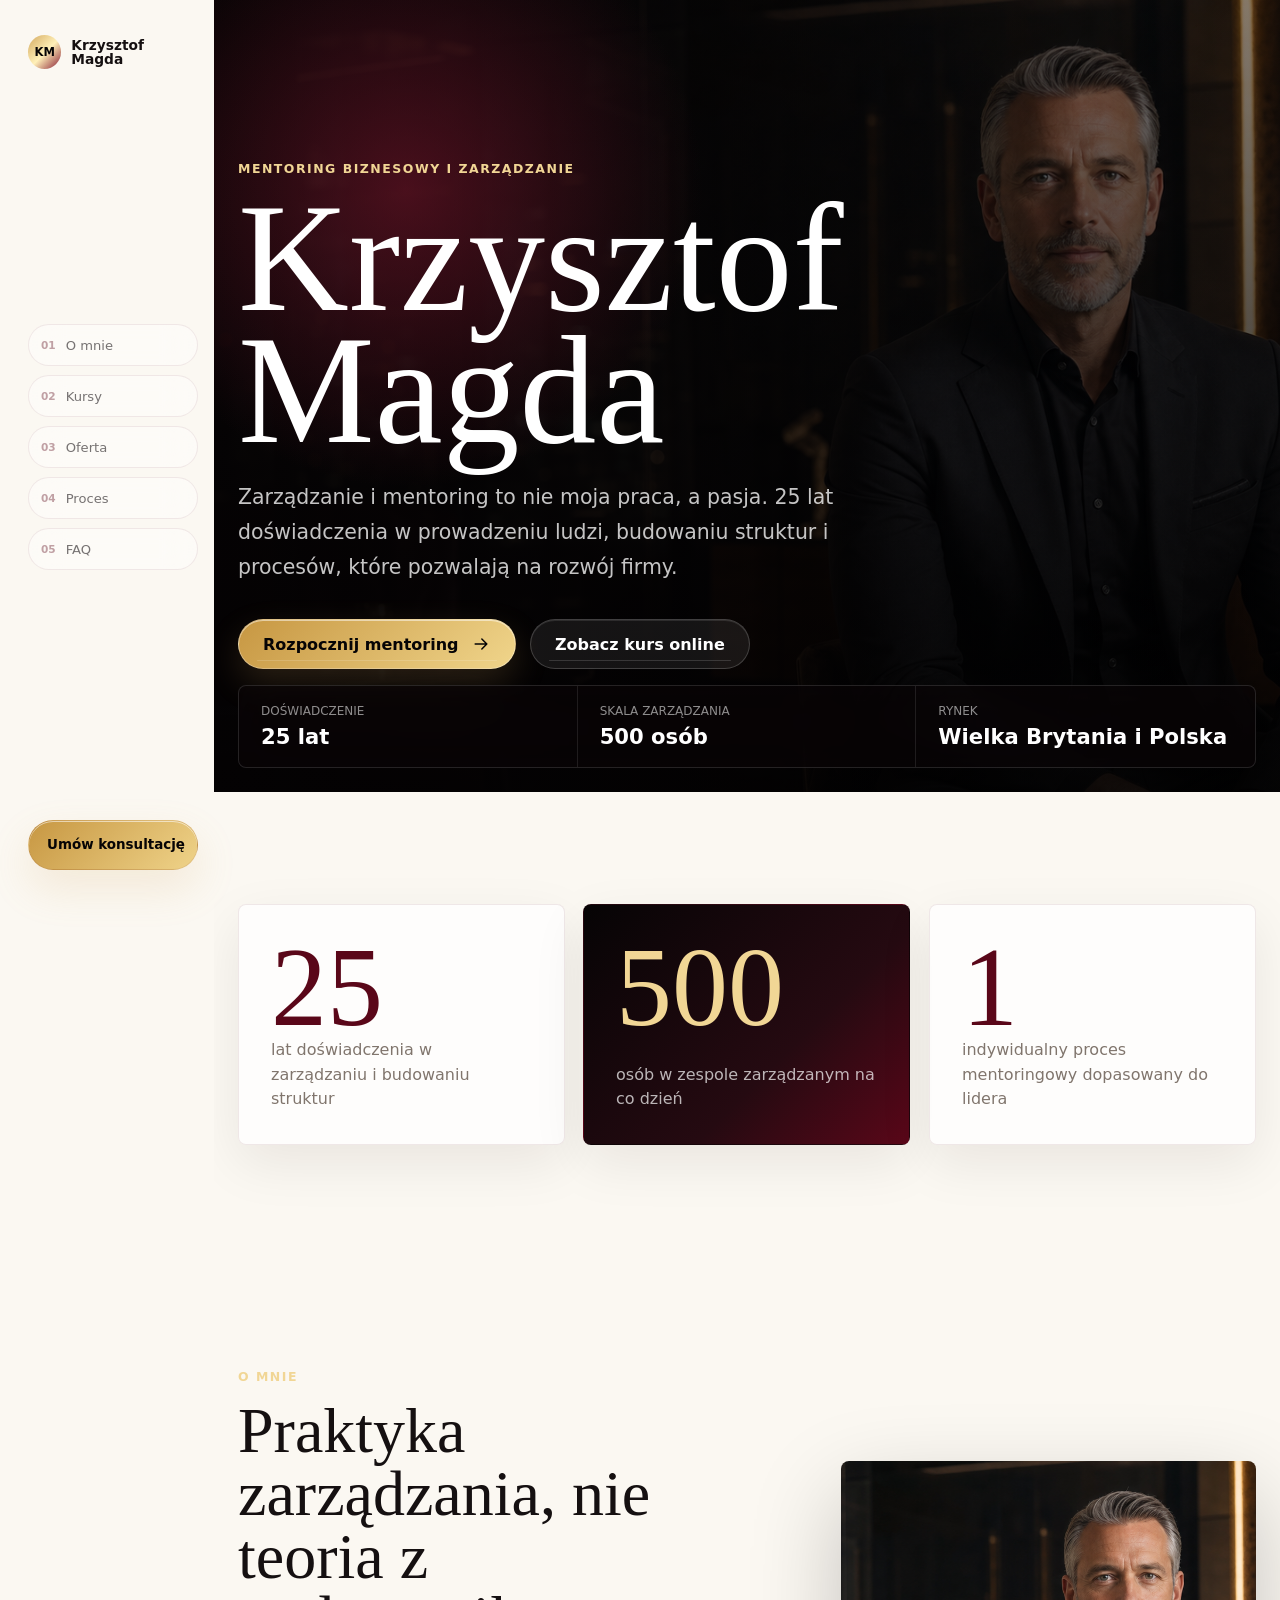
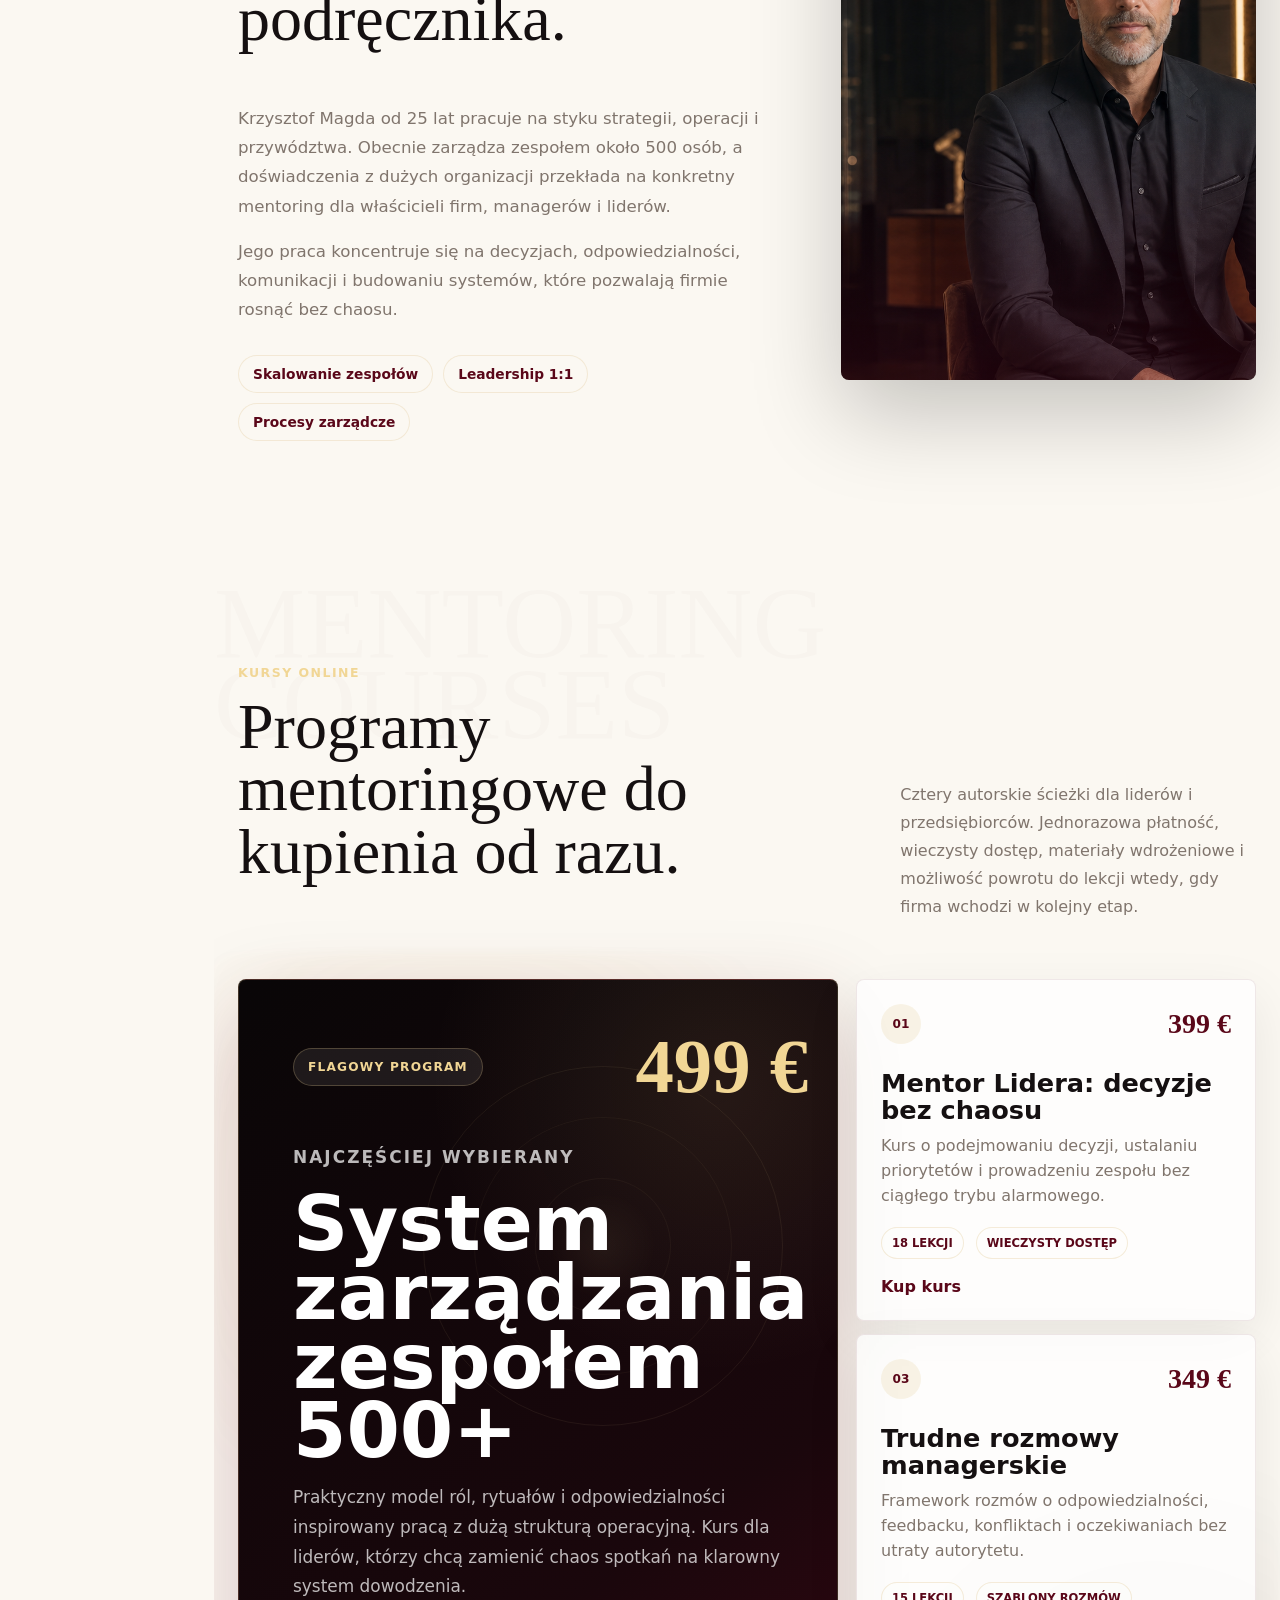
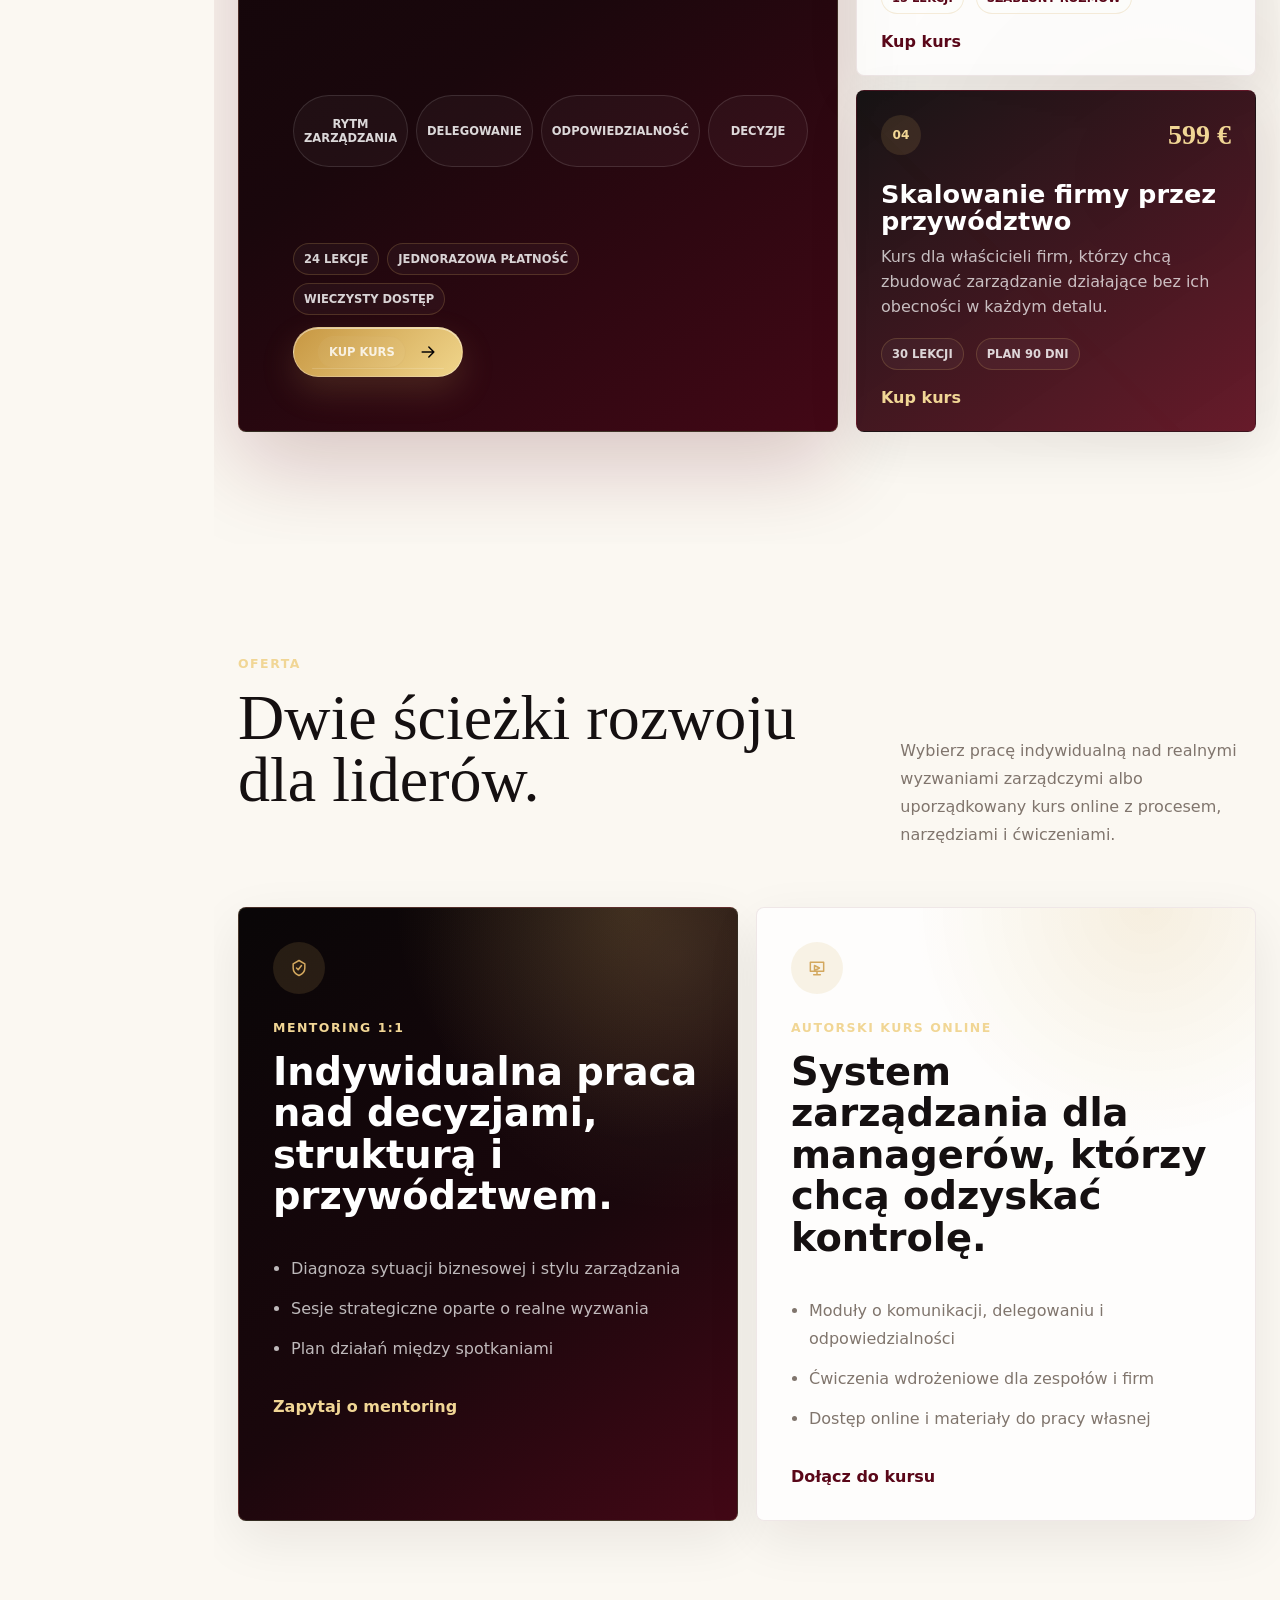
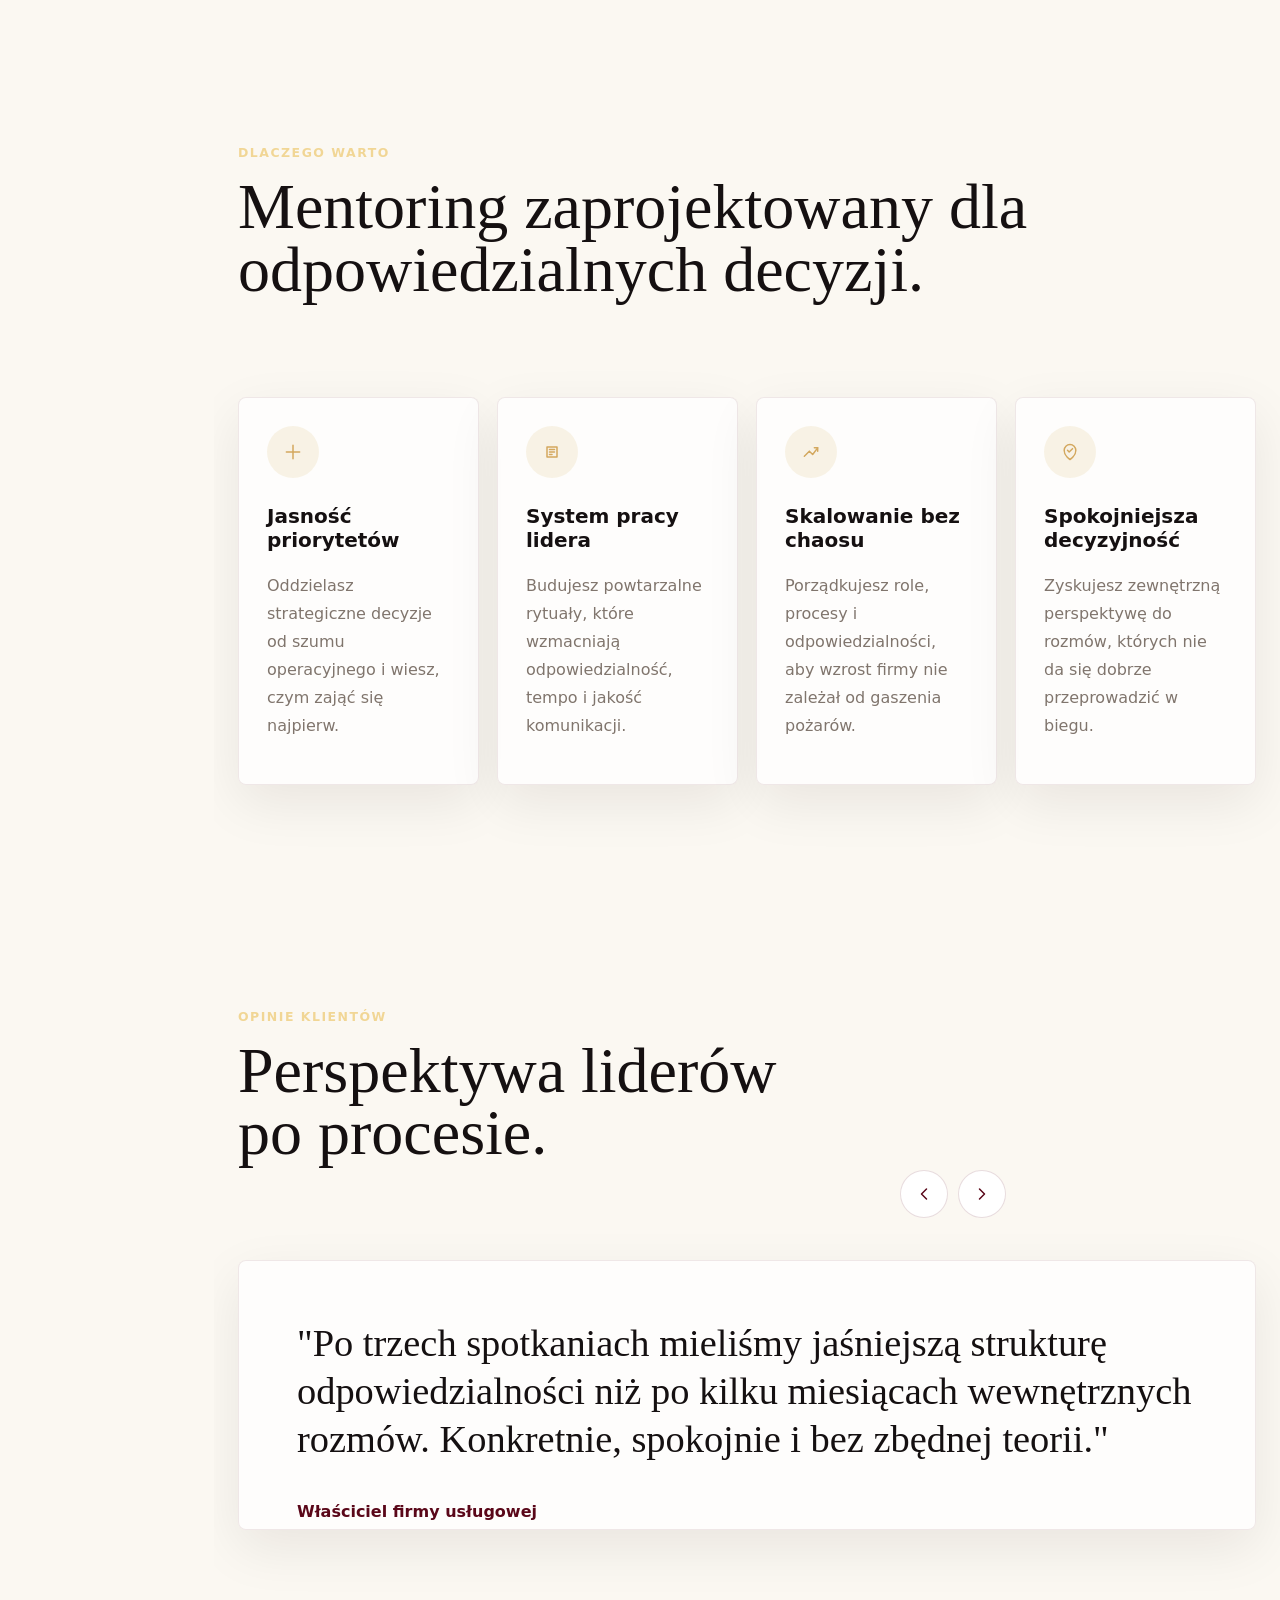
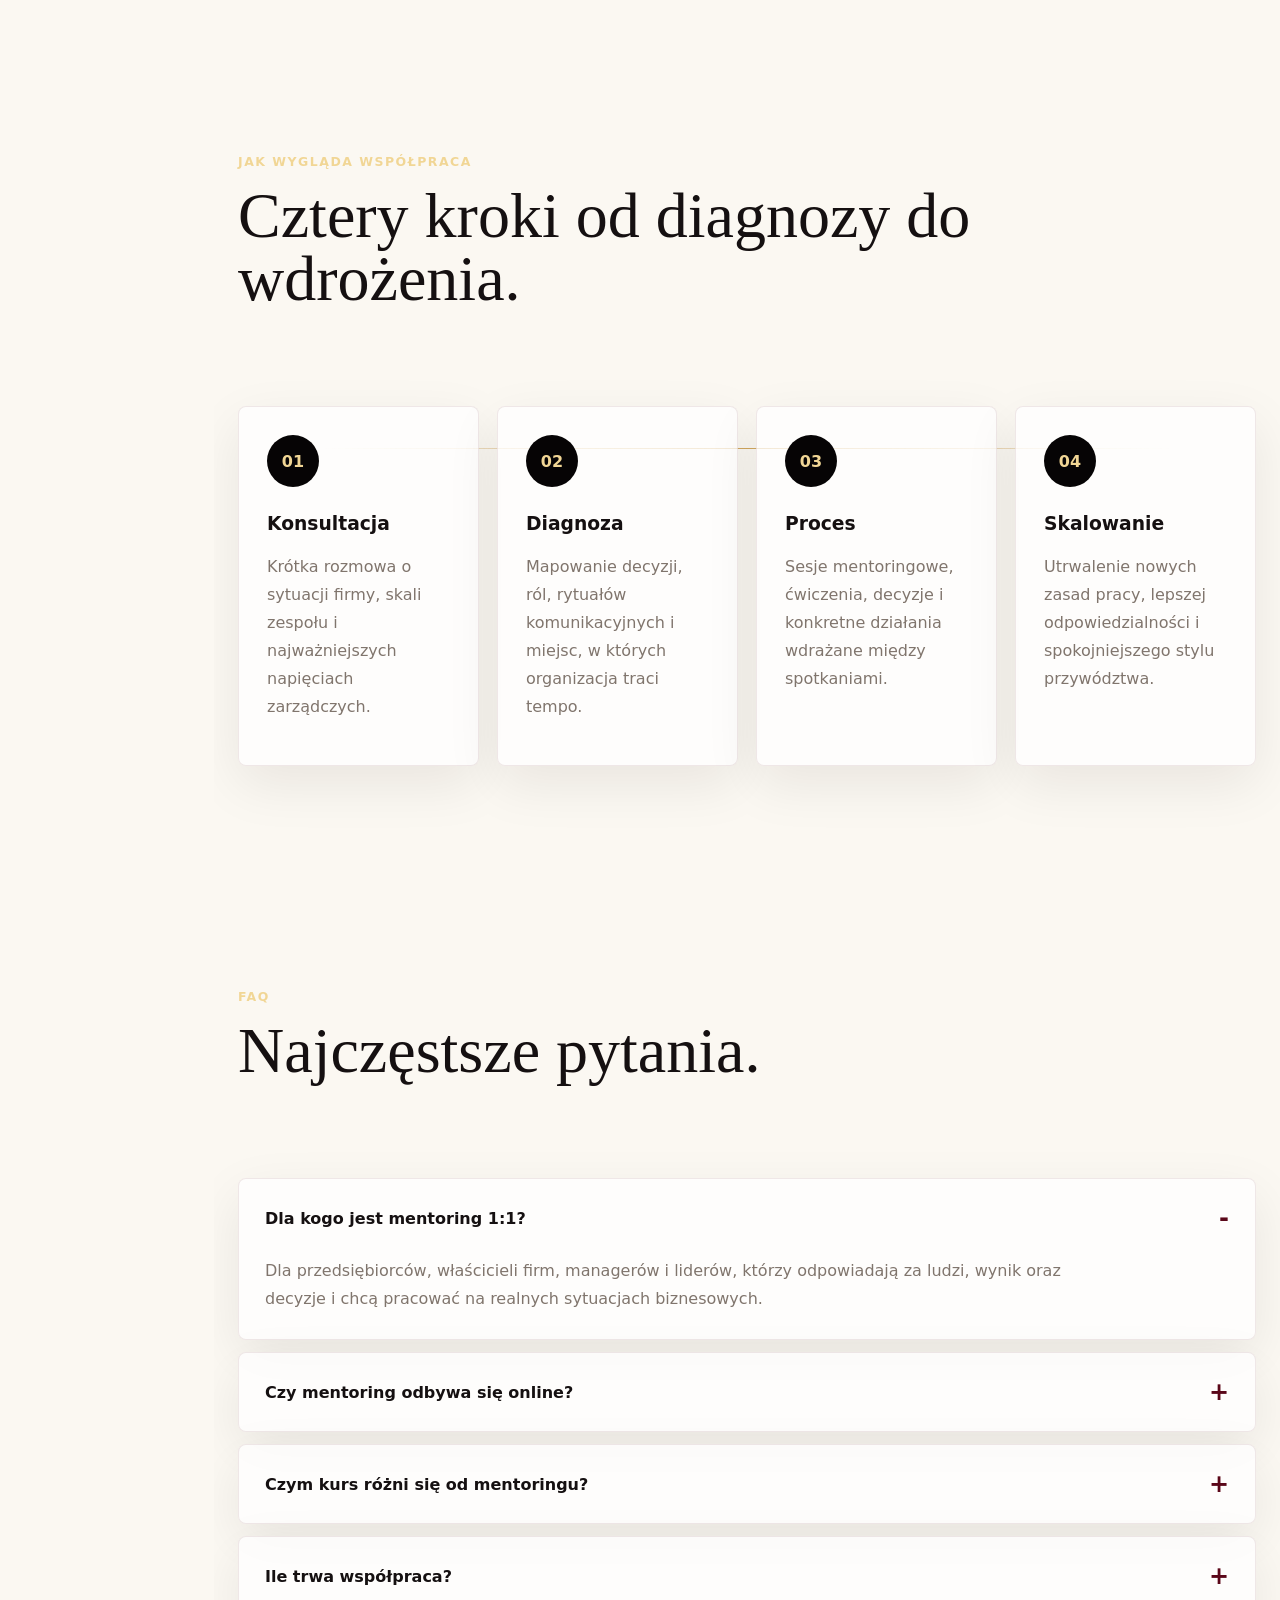
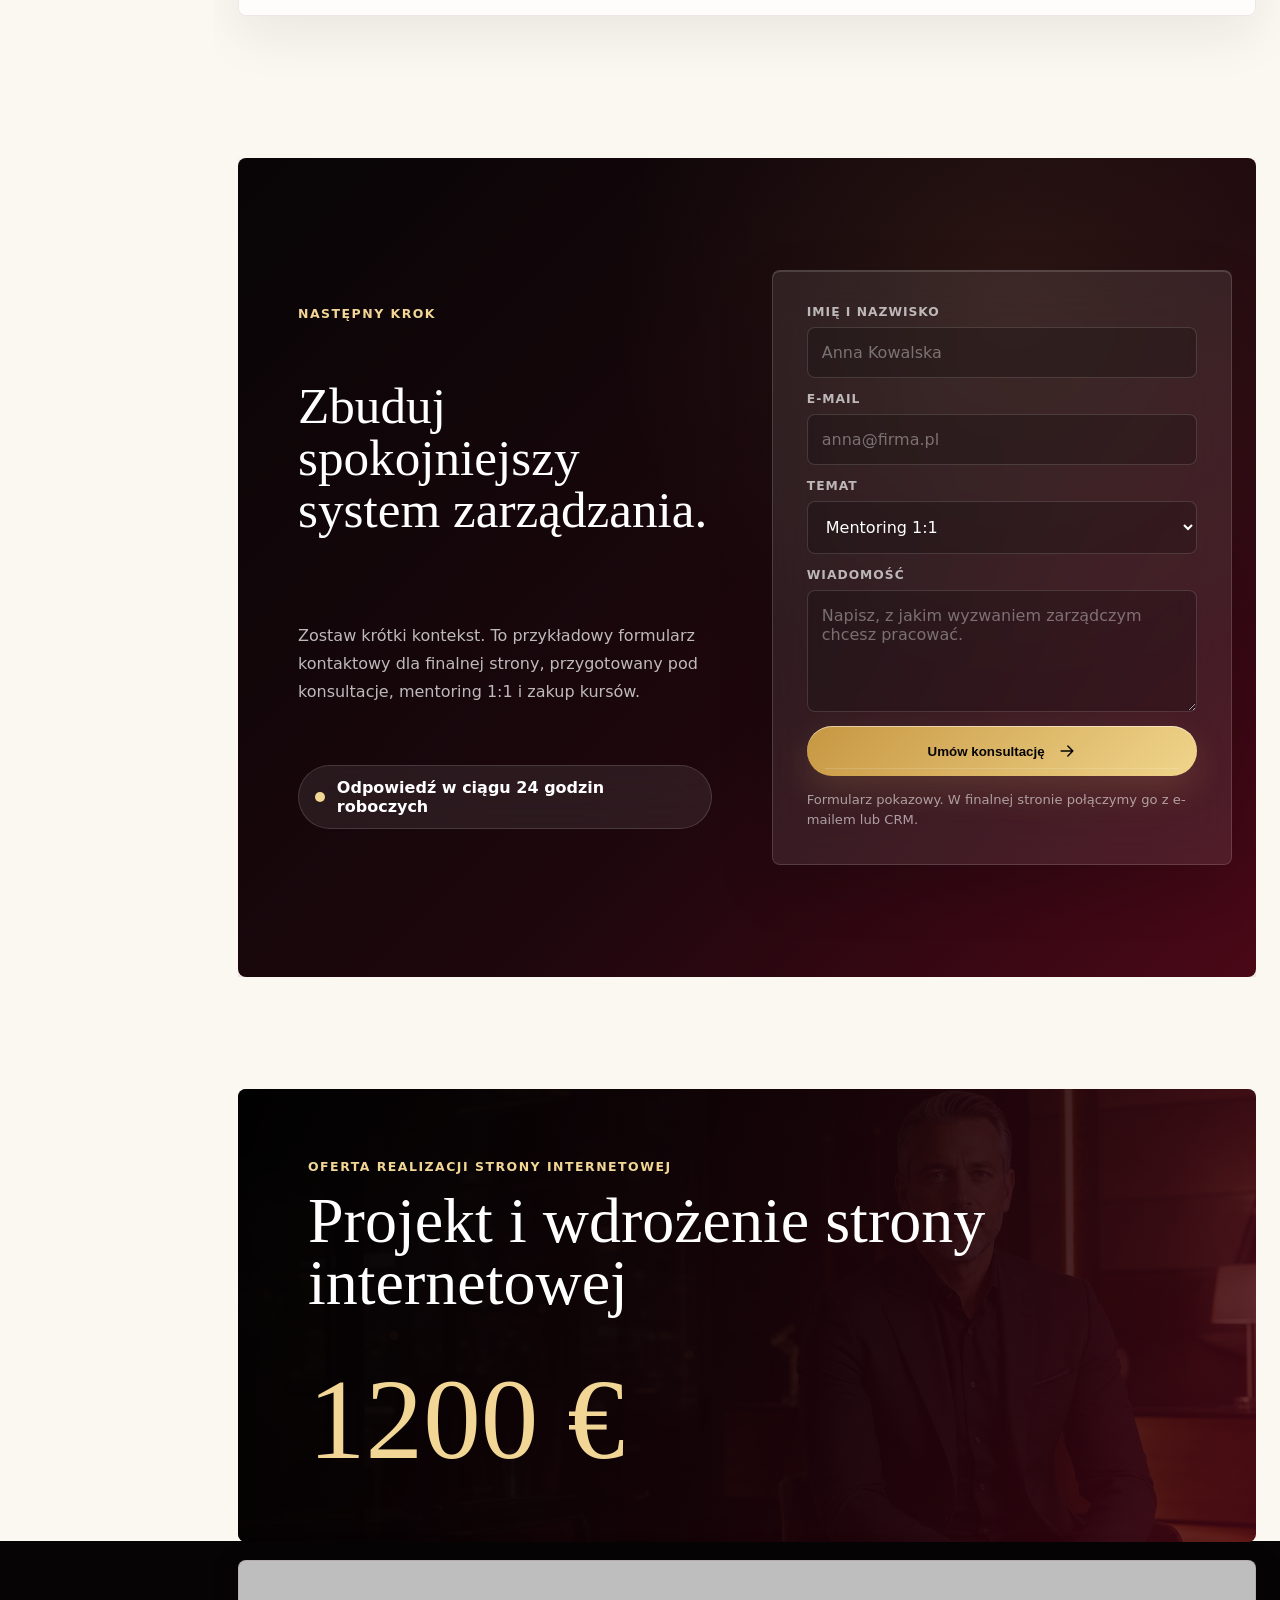
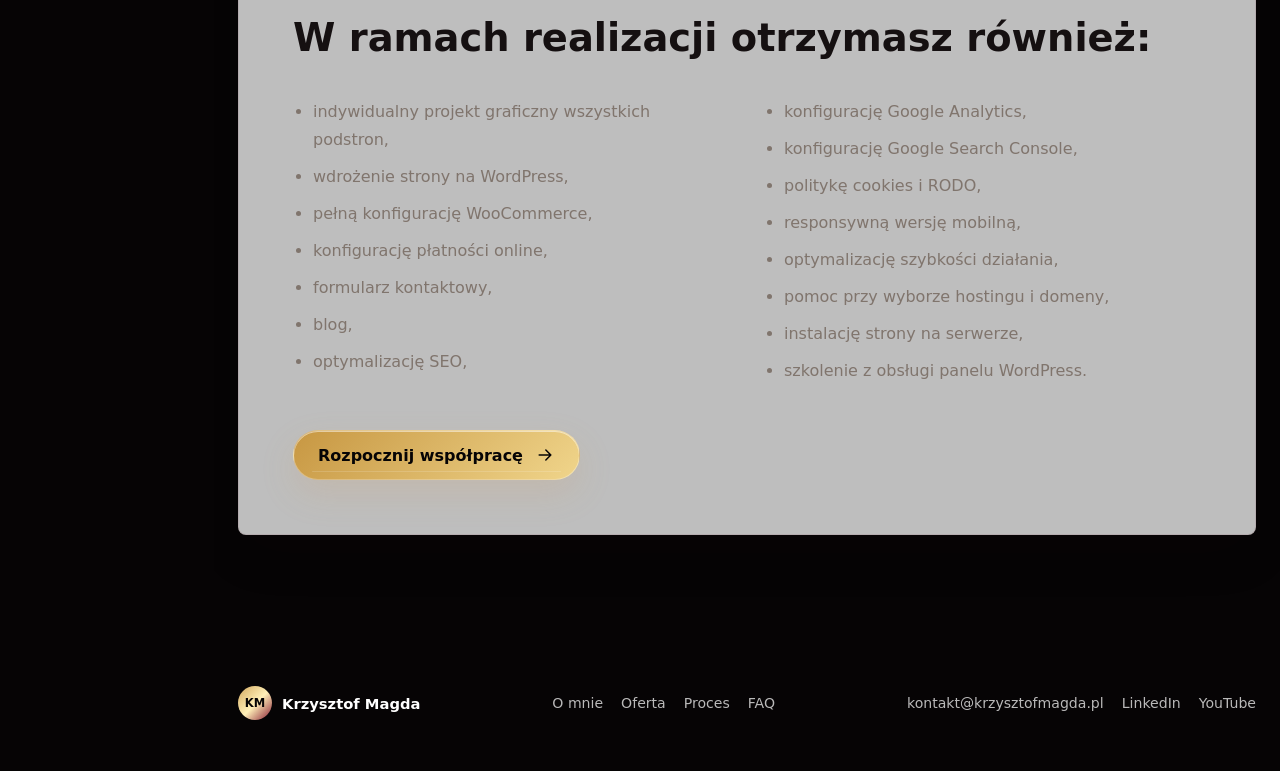
==== commit bee600e9: "Update hero copy and Elementor snippet" ====
--- a/outputs/index.html
+++ b/outputs/index.html
@@ -38,8 +38,8 @@
             <p class="eyebrow">Mentoring biznesowy i zarządzanie</p>
             <h1>Krzysztof Magda</h1>
             <p class="hero-lead">
-              25 lat doświadczenia w prowadzeniu ludzi, decyzji i struktur. Mentoring 1:1 oraz autorski kurs dla liderów,
-              którzy chcą zarządzać spokojniej, odważniej i skuteczniej.
+              Zarządzanie i mentoring to nie moja praca, a pasja. 25 lat doświadczenia w prowadzeniu ludzi, budowaniu
+              struktur i procesów, które pozwalają na rozwój firmy.
             </p>
             <div class="hero-actions" aria-label="Główne akcje">
               <a class="button button-primary" href="#kontakt">
@@ -64,7 +64,7 @@
             </div>
             <div>
               <span class="strip-label">Rynek</span>
-              <strong>Wielka Brytania</strong>
+              <strong>Wielka Brytania i Polska</strong>
             </div>
           </div>
         </section>
